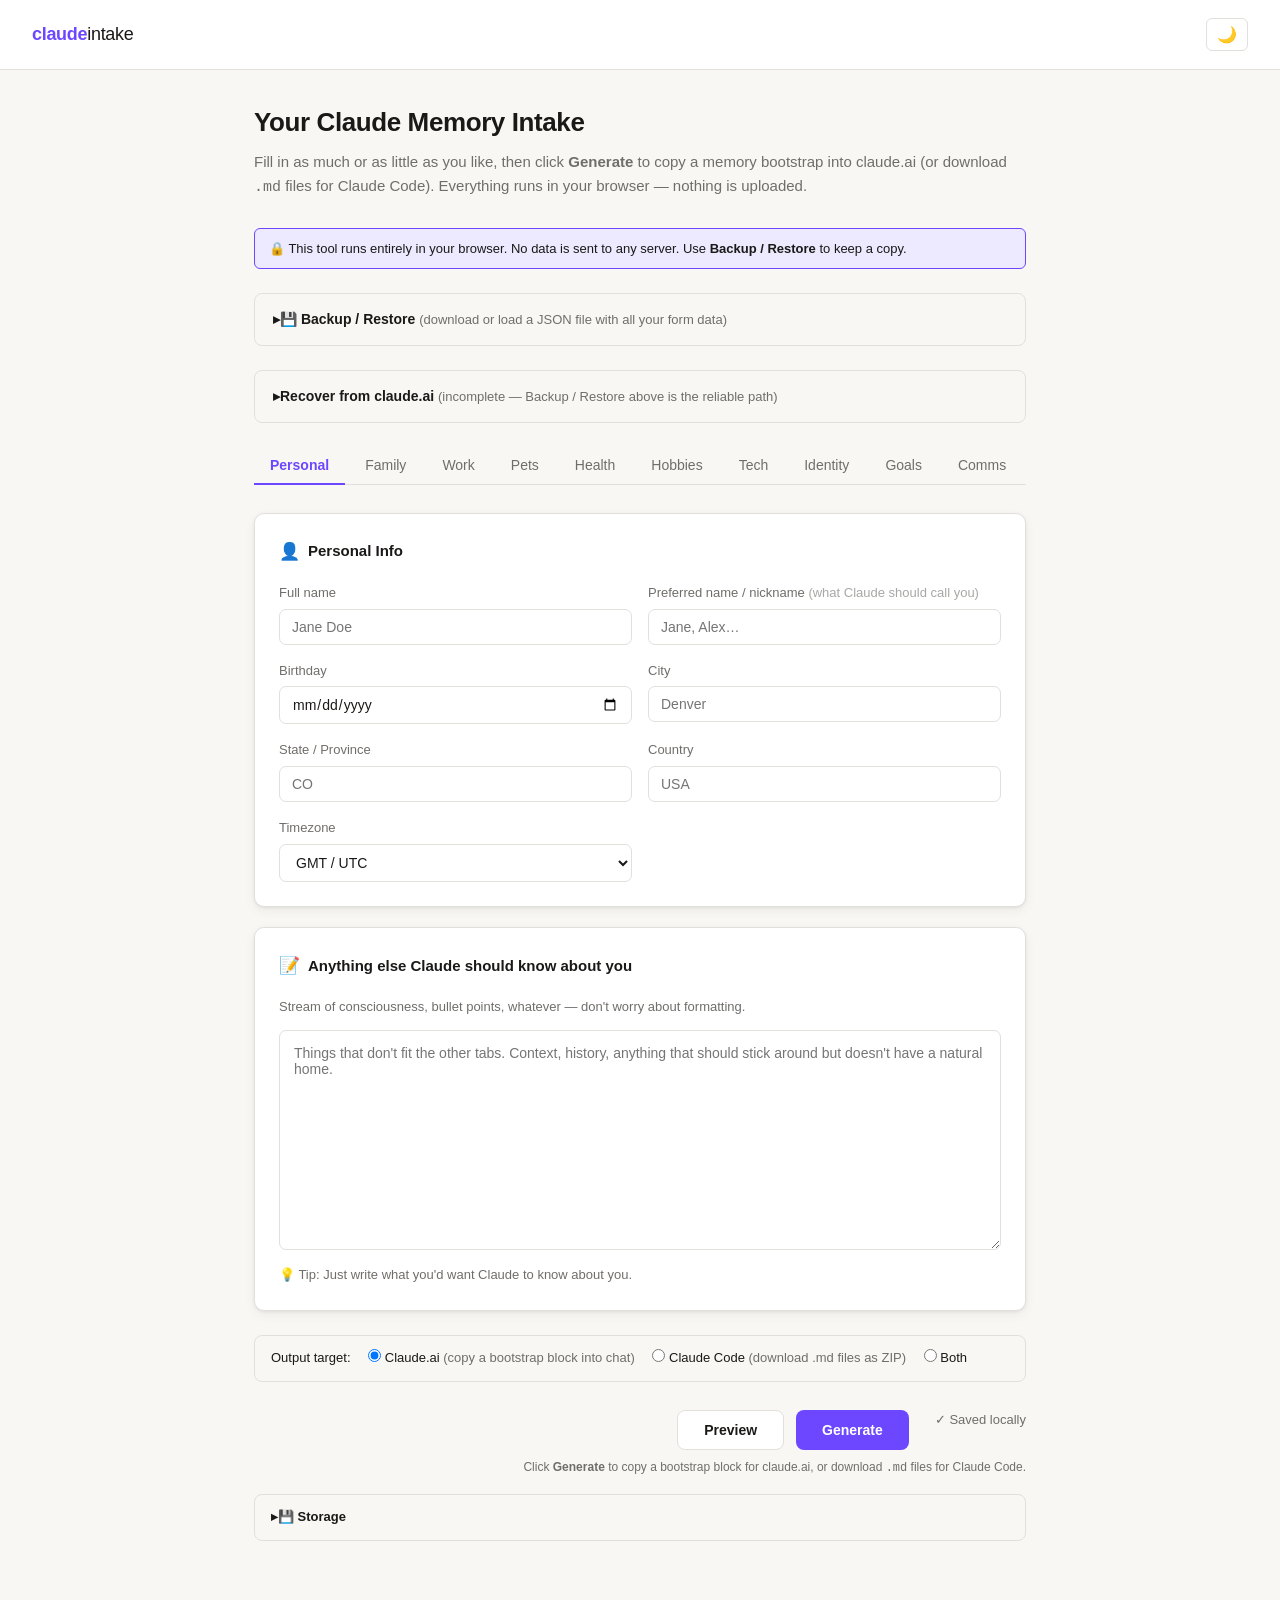
==== standalone.html @ 475a0efe "feat: timezone autodetect (Intl API) + IANA→option mapping Two behaviors in one commit, both address" ====
<!DOCTYPE html>
<html lang="en">
<head>
  <meta charset="UTF-8" />
  <meta name="viewport" content="width=device-width, initial-scale=1.0" />
  <title>Claude Intake — Standalone</title>
  <style>
:root {
  --bg: #f8f7f4;
  --surface: #ffffff;
  --border: #e2e0db;
  --accent: #6c47ff;
  --accent-light: #ede9ff;
  --text: #1a1917;
  --muted: #706e6a;
  --success: #1a8a4a;
  --success-bg: #e6f7ee;
  --radius: 10px;
  --shadow: 0 1px 3px rgba(0,0,0,0.07), 0 4px 12px rgba(0,0,0,0.05);
}

html[data-theme="dark"] {
  --bg: #0f0f11;
  --surface: #1a1a1f;
  --border: #2c2c35;
  --accent: #8b6fff;
  --accent-light: #1e1833;
  --text: #edecf0;
  --muted: #8a8899;
  --success: #4ade80;
  --success-bg: #0d2318;
  --shadow: 0 1px 3px rgba(0,0,0,0.3), 0 4px 12px rgba(0,0,0,0.2);
}

* { box-sizing: border-box; margin: 0; padding: 0; }

body {
  font-family: -apple-system, BlinkMacSystemFont, "Segoe UI", Roboto, sans-serif;
  background: var(--bg);
  color: var(--text);
  min-height: 100vh;
  font-size: 15px;
  line-height: 1.6;
}

header {
  background: var(--surface);
  border-bottom: 1px solid var(--border);
  padding: 18px 32px;
  display: flex;
  align-items: center;
  justify-content: space-between;
}

.logo { font-size: 18px; font-weight: 700; color: var(--accent); letter-spacing: -0.3px; }
.logo span { color: var(--text); font-weight: 400; }

.header-actions { display: flex; gap: 8px; align-items: center; }

.settings-toggle, .theme-toggle {
  background: none;
  border: 1px solid var(--border);
  border-radius: 6px;
  padding: 6px 14px;
  cursor: pointer;
  font-size: 13px;
  color: var(--muted);
  transition: all 0.15s;
}
.settings-toggle:hover, .theme-toggle:hover { border-color: var(--accent); color: var(--accent); }
.theme-toggle { padding: 6px 10px; font-size: 16px; }

.settings-panel {
  background: #faf9ff;
  border-bottom: 1px solid var(--border);
  padding: 0 32px;
  max-height: 0;
  overflow: hidden;
  transition: max-height 0.25s ease, padding 0.25s ease;
}
.settings-panel.open { max-height: 120px; padding: 18px 32px; }
.settings-panel label { font-size: 13px; color: var(--muted); display: block; margin-bottom: 6px; }
.settings-row { display: flex; gap: 10px; align-items: center; }
.settings-row input {
  flex: 1;
  border: 1px solid var(--border);
  border-radius: 6px;
  padding: 7px 12px;
  font-size: 13px;
  font-family: monospace;
  background: var(--surface);
}
.settings-row input:focus { outline: none; border-color: var(--accent); }
.btn-sm {
  padding: 7px 16px;
  background: var(--accent);
  color: #fff;
  border: none;
  border-radius: 6px;
  font-size: 13px;
  cursor: pointer;
  white-space: nowrap;
}
.btn-sm:hover { background: #5538e0; }

.container {
  max-width: 820px;
  margin: 0 auto;
  padding: 32px 24px 80px;
}

h1 { font-size: 26px; font-weight: 700; letter-spacing: -0.4px; margin-bottom: 6px; }
.subtitle { color: var(--muted); margin-bottom: 28px; }

/* Privacy reassurance shown at the top of the standalone build only.
   Injected by tools/build_standalone.py; not used in the Flask build. */
.privacy-banner {
  background: var(--accent-light);
  border: 1px solid var(--accent);
  border-radius: 6px;
  padding: 10px 14px;
  margin: 0 0 24px;
  font-size: 13px;
  color: var(--text);
  line-height: 1.5;
}

/* Import-decision log: shown after Recover-from-claude.ai populates the form */
.import-log-panel {
  background: var(--bg);
  border: 1px solid var(--border);
  border-radius: 8px;
  padding: 12px 16px;
  margin-bottom: 20px;
}
.import-log-panel summary {
  cursor: pointer;
  font-weight: 600;
  font-size: 14px;
  list-style: none;
  user-select: none;
}
.import-log-panel summary::-webkit-details-marker { display: none; }
.import-log-panel summary::before {
  content: '▸ ';
  display: inline-block;
  transition: transform 120ms ease;
}
.import-log-panel[open] summary::before { transform: rotate(90deg); }
.import-log-table {
  width: 100%;
  border-collapse: collapse;
  font-family: ui-monospace, SFMono-Regular, Menlo, monospace;
  font-size: 12px;
}
.import-log-table th,
.import-log-table td {
  padding: 4px 8px;
  border-bottom: 1px solid var(--border);
  text-align: left;
  vertical-align: top;
  word-break: break-word;
}
.import-log-table th {
  background: var(--bg);
  font-weight: 600;
  position: sticky;
  top: 0;
}
.import-log-table tbody tr:hover { background: var(--accent-light); }
.import-log-match-exact-text,
.import-log-match-exact-value,
.import-log-match-set,
.import-log-match-date-padded,
.import-log-match-number-extracted { color: #047857; }
.import-log-match-normalized,
.import-log-match-slash-segment,
.import-log-match-first-chunk\/exact-value,
.import-log-match-first-chunk\/exact-text,
.import-log-match-first-chunk\/normalized { color: #b45309; }
.import-log-match-unmatched,
.import-log-match-custom-chip,
.import-log-match-no-element { color: #b91c1c; font-weight: 600; }

/* Coverage banner shown after a recovery-from-claude.ai import */
.coverage-banner {
  position: relative;
  background: var(--accent-light);
  border: 1px solid var(--accent);
  border-radius: 8px;
  padding: 12px 36px 12px 16px;
  margin-bottom: 20px;
  font-size: 13px;
  color: var(--text);
  line-height: 1.55;
}
.coverage-banner .coverage-summary-headline {
  font-weight: 600;
  margin-bottom: 6px;
}
.coverage-banner ul {
  margin: 6px 0 0;
  padding-left: 20px;
}
.coverage-banner li { margin: 2px 0; }
.coverage-dismiss {
  position: absolute;
  top: 6px;
  right: 8px;
  background: none;
  border: none;
  font-size: 20px;
  cursor: pointer;
  color: var(--muted);
  padding: 0 6px;
  line-height: 1;
}
.coverage-dismiss:hover { color: var(--text); }

/* "Saved locally" indicator next to the action buttons */
.saved-indicator {
  display: inline-block;
  margin-left: 14px;
  font-size: 13px;
  color: var(--muted);
  opacity: 0;
  transition: opacity 200ms ease;
  vertical-align: middle;
}
.saved-indicator.visible { opacity: 1; }

/* Collapsible Storage panel under the Actions row */
.storage-panel {
  margin-top: 16px;
  background: var(--bg);
  border: 1px solid var(--border);
  border-radius: 8px;
  padding: 12px 16px;
}
.storage-panel summary {
  cursor: pointer;
  font-weight: 600;
  font-size: 13px;
  list-style: none;
  user-select: none;
}
.storage-panel summary::-webkit-details-marker { display: none; }
.storage-panel summary::before {
  content: '▸ ';
  display: inline-block;
  transition: transform 120ms ease;
}
.storage-panel[open] summary::before { transform: rotate(90deg); }
.storage-info {
  font-size: 12px;
  color: var(--muted);
  margin: 10px 0;
  line-height: 1.55;
}

/* Import panel (collapsible) */
.import-panel {
  background: var(--bg);
  border: 1px solid var(--border);
  border-radius: 8px;
  padding: 14px 18px;
  margin-bottom: 24px;
}
.import-panel summary {
  cursor: pointer;
  font-weight: 600;
  font-size: 14px;
  list-style: none;
  user-select: none;
}
.import-panel summary::-webkit-details-marker { display: none; }
.import-panel summary::before {
  content: '▸ ';
  display: inline-block;
  transition: transform 120ms ease;
}
.import-panel[open] summary::before { transform: rotate(90deg); }

/* Tabs */
.tabs {
  display: flex;
  gap: 4px;
  border-bottom: 1px solid var(--border);
  margin-bottom: 28px;
  flex-wrap: wrap;
}

.tab-btn {
  background: none;
  border: none;
  padding: 10px 16px;
  font-size: 14px;
  color: var(--muted);
  cursor: pointer;
  border-bottom: 2px solid transparent;
  margin-bottom: -1px;
  transition: all 0.15s;
  border-radius: 6px 6px 0 0;
}
.tab-btn:hover { color: var(--text); background: var(--accent-light); }
.tab-btn.active { color: var(--accent); border-bottom-color: var(--accent); font-weight: 600; }

.tab-panel { display: none; }
.tab-panel.active { display: block; }

/* Cards */
.card {
  background: var(--surface);
  border: 1px solid var(--border);
  border-radius: var(--radius);
  padding: 24px;
  margin-bottom: 20px;
  box-shadow: var(--shadow);
}

.card h2 {
  font-size: 15px;
  font-weight: 600;
  margin-bottom: 18px;
  color: var(--text);
  display: flex;
  align-items: center;
  gap: 8px;
}
.card h2 .icon { font-size: 17px; }

.grid-2 { display: grid; grid-template-columns: 1fr 1fr; gap: 16px; }
.grid-3 { display: grid; grid-template-columns: 1fr 1fr 1fr; gap: 16px; }

@media (max-width: 600px) {
  .grid-2, .grid-3 { grid-template-columns: 1fr; }
}

.field { display: flex; flex-direction: column; gap: 5px; }
.field label { font-size: 13px; font-weight: 500; color: var(--muted); }
.field input, .field select, .field textarea {
  border: 1px solid var(--border);
  border-radius: 7px;
  padding: 9px 12px;
  font-size: 14px;
  font-family: inherit;
  background: var(--surface);
  color: var(--text);
  transition: border-color 0.15s;
}
.field input:focus, .field select:focus, .field textarea:focus {
  outline: none;
  border-color: var(--accent);
  box-shadow: 0 0 0 3px rgba(108, 71, 255, 0.08);
}
.field textarea { resize: vertical; min-height: 90px; }

/* Pet / child repeatable rows */
.repeat-group { display: flex; flex-direction: column; gap: 12px; }
.repeat-row {
  display: flex;
  gap: 10px;
  align-items: flex-start;
  background: var(--bg);
  border: 1px solid var(--border);
  border-radius: 8px;
  padding: 12px;
}
.repeat-row .fields { flex: 1; display: grid; grid-template-columns: repeat(auto-fill, minmax(155px, 1fr)); gap: 12px; }
.repeat-row .fields .field { min-width: 0; }
.remove-btn {
  background: none;
  border: 1px solid var(--border);
  border-radius: 6px;
  padding: 6px 10px;
  cursor: pointer;
  color: var(--muted);
  font-size: 16px;
  line-height: 1;
  margin-top: 20px;
  transition: all 0.15s;
}
.remove-btn:hover { border-color: #e74c3c; color: #e74c3c; }
.add-btn {
  background: none;
  border: 1px dashed var(--border);
  border-radius: 7px;
  padding: 9px 16px;
  width: 100%;
  cursor: pointer;
  color: var(--muted);
  font-size: 13px;
  margin-top: 4px;
  transition: all 0.15s;
}
.add-btn:hover { border-color: var(--accent); color: var(--accent); background: var(--accent-light); }

/* Chips */
.chip-search {
  width: 100%;
  margin-top: 10px;
  margin-bottom: 6px;
  border: 1px solid var(--border);
  border-radius: 7px;
  padding: 8px 12px;
  font-size: 13px;
  font-family: inherit;
  background: var(--surface);
  color: var(--text);
}
.chip-search:focus { outline: none; border-color: var(--accent); box-shadow: 0 0 0 3px rgba(108,71,255,0.08); }

.chip-grid {
  display: flex;
  flex-wrap: wrap;
  gap: 8px;
  padding: 14px;
  background: var(--bg);
  border: 1px solid var(--border);
  border-radius: 8px;
  max-height: 360px;
  overflow-y: auto;
}
.chip-group-label {
  width: 100%;
  font-size: 11px;
  font-weight: 600;
  text-transform: uppercase;
  letter-spacing: 0.06em;
  color: var(--muted);
  margin-bottom: -2px;
}
.chip {
  padding: 5px 13px;
  border: 1px solid var(--border);
  border-radius: 20px;
  font-size: 13px;
  cursor: pointer;
  background: var(--surface);
  color: var(--text);
  user-select: none;
  transition: all 0.15s;
}
.chip:hover { border-color: var(--accent); color: var(--accent); }
.chip.selected {
  background: var(--accent);
  border-color: var(--accent);
  color: #fff;
}
.chip-add-row {
  display: flex;
  gap: 8px;
  margin-top: 10px;
}
.chip-add-row input {
  flex: 1;
  border: 1px solid var(--border);
  border-radius: 7px;
  padding: 7px 12px;
  font-size: 13px;
  font-family: inherit;
  background: var(--surface);
  color: var(--text);
}
.chip-add-row input:focus { outline: none; border-color: var(--accent); }

/* Freeform */
.freeform-area {
  width: 100%;
  min-height: 220px;
  border: 1px solid var(--border);
  border-radius: 7px;
  padding: 14px;
  font-size: 14px;
  font-family: inherit;
  resize: vertical;
  background: var(--surface);
  transition: border-color 0.15s;
}
.freeform-area:focus { outline: none; border-color: var(--accent); box-shadow: 0 0 0 3px rgba(108,71,255,0.08); }
.freeform-hint { font-size: 13px; color: var(--muted); margin-top: 8px; }

/* Actions */
.actions {
  display: flex;
  gap: 12px;
  margin-top: 28px;
  justify-content: flex-end;
}
.btn {
  padding: 11px 26px;
  border-radius: 8px;
  font-size: 14px;
  font-weight: 600;
  cursor: pointer;
  border: none;
  transition: all 0.15s;
}
.btn-outline {
  background: var(--surface);
  border: 1px solid var(--border);
  color: var(--text);
}
.btn-outline:hover { border-color: var(--accent); color: var(--accent); }
.btn-primary {
  background: var(--accent);
  color: #fff;
}
.btn-primary:hover { background: #5538e0; }
.btn:disabled { opacity: 0.5; cursor: not-allowed; }

/* Preview */
#preview-section {
  margin-top: 32px;
  display: none;
}
#preview-section.visible { display: block; }
.preview-header {
  font-size: 15px;
  font-weight: 600;
  margin-bottom: 14px;
  display: flex;
  align-items: center;
  gap: 8px;
}
.preview-item {
  background: var(--surface);
  border: 1px solid var(--border);
  border-radius: var(--radius);
  margin-bottom: 12px;
  overflow: hidden;
}
.preview-item-header {
  background: var(--accent-light);
  padding: 10px 16px;
  font-size: 13px;
  font-weight: 600;
  color: var(--accent);
  display: flex;
  justify-content: space-between;
}
.preview-item-body {
  padding: 14px 16px;
  font-family: "SF Mono", "Fira Code", monospace;
  font-size: 12.5px;
  white-space: pre-wrap;
  color: var(--text);
  line-height: 1.7;
}

/* Toast */
#toast {
  position: fixed;
  bottom: 28px;
  right: 28px;
  background: var(--success-bg);
  color: var(--success);
  border: 1px solid #a8e6c2;
  border-radius: 10px;
  padding: 14px 20px;
  font-size: 14px;
  font-weight: 500;
  box-shadow: var(--shadow);
  transform: translateY(80px);
  opacity: 0;
  transition: all 0.3s ease;
  z-index: 100;
  max-width: 360px;
}
#toast.show { transform: translateY(0); opacity: 1; }

.path-display {
  font-size: 12px;
  font-family: monospace;
  color: var(--muted);
  background: var(--bg);
  border: 1px solid var(--border);
  border-radius: 5px;
  padding: 4px 8px;
  display: inline-block;
  margin-top: 6px;
}

</style>
</head>
<body>

<header>
  <div class="logo">claude<span>intake</span></div>
  <div class="header-actions">
    <button class="theme-toggle" id="theme-toggle" onclick="toggleTheme()" title="Toggle dark mode">🌙</button>
    </div>
</header>

<div class="container">
  <h1>Your Claude Memory Intake</h1>
  <p class="subtitle">Fill in as much or as little as you like, then click <strong>Generate</strong> to copy a memory bootstrap into claude.ai (or download <code>.md</code> files for Claude Code). Everything runs in your browser — nothing is uploaded.</p>
  <div class="privacy-banner">
    🔒 This tool runs entirely in your browser. No data is sent to any server. Use <strong>Backup / Restore</strong> to keep a copy.
  </div>

  <!-- Backup / Restore -->
  <details class="import-panel">
    <summary>💾 Backup / Restore <span style="font-weight:400;color:var(--muted);font-size:13px">(download or load a JSON file with all your form data)</span></summary>
    <p style="font-size:13px;color:var(--text);margin:12px 0">
      The local-storage save in your browser is convenient but tied to this one browser on this one device. A downloaded backup is the durable copy — keep it in your usual place (Dropbox / iCloud Drive / Google Drive / wherever).
    </p>
    <div style="display:flex;gap:10px;align-items:center;flex-wrap:wrap">
      <button type="button" class="btn-sm" onclick="downloadBackup()">⬇ Download backup (JSON)</button>
      <label class="btn-sm" style="display:inline-block;cursor:pointer">
        ⬆ Restore from backup…
        <input type="file" accept="application/json,.json" onchange="restoreBackup(event)" style="display:none" />
      </label>
      <span id="backup-status" style="font-size:13px;color:var(--muted)"></span>
    </div>
    <p style="font-size:12px;color:var(--muted);margin-top:10px;line-height:1.5">
      The backup file is plain JSON you can read and edit. It includes a <code>schemaVersion</code> so future versions of this tool can migrate older backups forward.
    </p>
  </details>

  <!-- Recover from claude.ai (recovery path, not the primary maintenance loop) -->
  <details class="import-panel">
    <summary>Recover from claude.ai <span style="font-weight:400;color:var(--muted);font-size:13px">(incomplete — Backup / Restore above is the reliable path)</span></summary>

    <p style="font-size:13px;color:var(--text);margin:12px 0">
      If you don't have a backup file, you can ask claude.ai to dump what it remembers. <strong>This path is incomplete by design</strong>: claude.ai stores some details as prose that don't always map cleanly to form fields, and Claude's wording varies between sessions. Prefer the <strong>Backup / Restore</strong> panel above when you have a saved file.
    </p>

    <p style="font-size:13px;color:var(--text);margin:12px 0 6px;font-weight:600">
      To attempt recovery from your current claude.ai memory:
    </p>
    <ol style="font-size:13px;color:var(--text);margin:0 0 12px;padding-left:22px;line-height:1.7">
      <li>Click <strong>📋 Copy prompt to clipboard</strong> below.</li>
      <li>Open a <a href="https://claude.ai" target="_blank" rel="noopener" style="color:var(--accent)">claude.ai</a> chat and paste it. Send.</li>
      <li>Claude will reply with a fenced <code>claude-intake-export</code> block. Copy its entire reply.</li>
      <li>Paste that into the box below and click <strong>Load</strong>.</li>
    </ol>
    <p style="font-size:13px;color:var(--muted);margin:0 0 10px">
      Already have a <code>claude-ai-bootstrap.md</code> file from a previous intake? Skip steps 1–3 and paste its contents directly.
    </p>

    <details style="margin:0 0 12px;font-size:12px">
      <summary style="cursor:pointer;color:var(--muted);user-select:none">See the exact prompt that gets copied</summary>
      <pre id="export-prompt-preview" style="margin:8px 0 0;padding:10px;background:var(--bg);border:1px solid var(--border);border-radius:6px;font-family:ui-monospace,SFMono-Regular,Menlo,monospace;font-size:11.5px;white-space:pre-wrap;color:var(--text);max-height:240px;overflow:auto"></pre>
    </details>

    <textarea id="import-textarea" placeholder="Paste Claude's reply (or your saved bootstrap) here…" style="width:100%;min-height:120px;padding:10px;font-family:ui-monospace,SFMono-Regular,Menlo,monospace;font-size:12px;border:1px solid var(--border);border-radius:6px;background:var(--bg);color:var(--text);resize:vertical"></textarea>
    <div style="display:flex;gap:10px;margin-top:10px;align-items:center;flex-wrap:wrap">
      <button type="button" class="btn-sm" onclick="copyExportRequestPrompt()">📋 Copy prompt to clipboard</button>
      <button type="button" class="btn-sm" onclick="importBootstrap()">Load</button>
      <span id="import-status" style="font-size:13px;color:var(--muted)"></span>
    </div>
    <p style="font-size:12px;color:var(--muted);margin-top:10px;line-height:1.5">
      <strong>Notes:</strong> Pets aren't yet auto-restored — re-fill manually if your bootstrap has them. Family children and prior employers also stay manual; their flat fields (relationship status, job title, etc.) do hydrate. Chip values are matched tolerantly (case, parentheticals, hyphens) so close variations land on the right chip instead of becoming custom.
    </p>
  </details>

  <!-- Coverage banner: shown after Recover-from-claude.ai import to flag
       which expected fields didn't come through. Prevents silent loss
       on the next re-export. -->
  <div id="coverage-banner" class="coverage-banner" hidden>
    <button type="button" class="coverage-dismiss" onclick="dismissCoverage()" aria-label="Dismiss">×</button>
    <div id="coverage-summary"></div>
  </div>

  <!-- Import log: per-field decision trace for the most recent import.
       Hidden until an import populates it. Useful for debugging which
       match path each value took (exact, normalized, slash-segment,
       first-chunk, unmatched, custom-chip). -->
  <details id="import-log-panel" class="import-log-panel" hidden>
    <summary>🔍 Import log <span style="font-weight:400;color:var(--muted);font-size:13px">(per-field decision trace from the last import)</span></summary>
    <div style="display:flex;gap:10px;margin:10px 0;align-items:center;flex-wrap:wrap">
      <button type="button" class="btn-sm" onclick="downloadImportLog()">⬇ Download log (JSON)</button>
      <button type="button" class="btn-sm" onclick="copyImportLog()">📋 Copy log to clipboard</button>
      <span id="import-log-count" style="font-size:13px;color:var(--muted)"></span>
    </div>
    <div id="import-log-body"></div>
  </details>

  <!-- Tabs -->
  <div class="tabs">
    <button class="tab-btn active" onclick="showTab('personal', this)">Personal</button>
    <button class="tab-btn" onclick="showTab('family', this)">Family</button>
    <button class="tab-btn" onclick="showTab('work', this)">Work</button>
    <button class="tab-btn" onclick="showTab('pets', this)">Pets</button>
    <button class="tab-btn" onclick="showTab('health', this)">Health</button>
    <button class="tab-btn" onclick="showTab('hobbies', this)">Hobbies</button>
    <button class="tab-btn" onclick="showTab('tech', this)">Tech</button>
    <button class="tab-btn" onclick="showTab('identity', this)">Identity</button>
    <button class="tab-btn" onclick="showTab('goals', this)">Goals</button>
    <button class="tab-btn" onclick="showTab('comms', this)">Comms</button>

  </div>

  <form id="intake-form">

    <!-- PERSONAL -->
    <div class="tab-panel active" id="tab-personal">
      <div class="card">
        <h2><span class="icon">👤</span> Personal Info</h2>
        <div class="grid-2">
          <div class="field"><label>Full name</label><input type="text" name="personal.name" placeholder="Jane Doe" /></div>
          <div class="field"><label>Preferred name / nickname <span style="font-weight:400;opacity:0.6">(what Claude should call you)</span></label><input type="text" name="personal.preferred_name" placeholder="Jane, Alex…" /></div>
          <div class="field"><label>Birthday</label><input type="date" name="personal.birthday" /></div>
          <div class="field"><label>City</label><input type="text" name="personal.city" placeholder="Denver" /></div>
          <div class="field"><label>State / Province</label><input type="text" name="personal.state" placeholder="CO" /></div>
          <div class="field"><label>Country</label><input type="text" name="personal.country" placeholder="USA" /></div>
          <div class="field"><label>Timezone</label>
            <select name="personal.timezone">
              <option value="">Select…</option>
              <option>AEST (Australia East)</option>
              <option>Alaska (AKT)</option>
              <option>CET (Central European)</option>
              <option>Central (CT)</option>
              <option>Eastern (ET)</option>
              <option>GMT / UTC</option>
              <option>Hawaii (HST)</option>
              <option>IST (India)</option>
              <option>JST (Japan)</option>
              <option>Mountain (MT)</option>
              <option>Pacific (PT)</option>
              <option>Other</option>
            </select>
          </div>
        </div>
      </div>
      <div class="card">
        <h2><span class="icon">📝</span> Anything else Claude should know about you</h2>
        <p style="font-size:13px;color:var(--muted);margin-bottom:12px">Stream of consciousness, bullet points, whatever — don't worry about formatting.</p>
        <textarea class="freeform-area" name="freeform" placeholder="Things that don't fit the other tabs. Context, history, anything that should stick around but doesn't have a natural home."></textarea>
        <div class="freeform-hint">💡 Tip: Just write what you'd want Claude to know about you.</div>
      </div>
    </div>

    <!-- FAMILY -->
    <div class="tab-panel" id="tab-family">
      <div class="card">
        <h2><span class="icon">🏠</span> Relationship & Partner</h2>
        <div class="grid-2">
          <div class="field"><label>Relationship status</label>
            <select name="family.relationship_status">
              <option value="">Select…</option>
              <option>Divorced</option>
              <option>Domestic partnership</option>
              <option>Engaged</option>
              <option>In a relationship</option>
              <option>It's complicated</option>
              <option>Married</option>
              <option>Separated</option>
              <option>Single</option>
              <option>Widowed</option>
            </select>
          </div>
          <div class="field"><label>Partner's name</label><input type="text" name="family.partner_name" placeholder="Alex" /></div>
          <div class="field"><label>Partner's birthday</label><input type="date" name="family.partner_birthday" /></div>
        </div>
        <div class="field" style="margin-top:14px"><label>Former partner / co-parent <span style="font-weight:400;opacity:0.6">(optional — e.g., ex-spouse, co-parent of your kids)</span></label><input type="text" name="family.former_partner" placeholder="Sam (co-parent of our kids)" /></div>
      </div>

      <div class="card">
        <h2><span class="icon">👶</span> Children</h2>
        <div class="repeat-group" id="children-group"></div>
        <button type="button" class="add-btn" onclick="addChild()">+ Add a child</button>
      </div>

      <div class="card">
        <h2><span class="icon">👨‍👩‍👧</span> Extended Family</h2>
        <div class="grid-2">
          <div class="field"><label>Siblings (names / ages)</label><input type="text" name="family.siblings" placeholder="Brother Tom (34), Sister Ava (29)" /></div>
          <div class="field"><label>Parents (names / location)</label><input type="text" name="family.parents" placeholder="Mom in Dallas, Dad in Austin" /></div>
        </div>
        <div class="field" style="margin-top:14px"><label>Other family notes</label><textarea name="family.other" placeholder="Anything else worth remembering about your family…"></textarea></div>
      </div>
    </div>

    <!-- WORK -->
    <div class="tab-panel" id="tab-work">
      <div class="card">
        <h2><span class="icon">💼</span> Professional Background</h2>
        <div class="grid-2">
          <div class="field"><label>Job title</label><input type="text" name="work.title" placeholder="Senior Product Manager" /></div>
          <div class="field"><label>Company</label><input type="text" name="work.company" placeholder="Acme Inc." /></div>
          <div class="field"><label>Industry</label><input type="text" name="work.industry" list="industry-suggestions" placeholder="Start typing or pick a suggestion…" />
            <datalist id="industry-suggestions">
              <option value="Accounting / Finance">
              <option value="Aerospace / Defense">
              <option value="Agriculture">
              <option value="Architecture / Design">
              <option value="Automotive">
              <option value="Banking">
              <option value="Construction">
              <option value="Consulting">
              <option value="Cybersecurity">
              <option value="E-commerce">
              <option value="Education">
              <option value="Energy / Utilities">
              <option value="Fintech">
              <option value="Gaming">
              <option value="Government">
              <option value="Healthcare">
              <option value="Higher education">
              <option value="Hospitality">
              <option value="IT / Software">
              <option value="Insurance">
              <option value="Legal">
              <option value="Logistics / Transportation">
              <option value="Manufacturing">
              <option value="Marketing / Advertising">
              <option value="Media / Entertainment">
              <option value="Nonprofit">
              <option value="Oil & Gas">
              <option value="Pharmaceutical / Biotech">
              <option value="Real estate">
              <option value="Research / Academia">
              <option value="Retail">
              <option value="SaaS">
              <option value="Telecommunications">
            </datalist>
          </div>
          <div class="field"><label>Years of experience</label><input type="number" name="work.years_exp" min="0" max="60" placeholder="8" /></div>
          <div class="field"><label>Work style</label>
            <select name="work.work_style">
              <option value="">Select…</option>
              <option>Freelance / Self-employed</option>
              <option>Hybrid</option>
              <option>In-office</option>
              <option>Remote</option>
              <option>Retired</option>
              <option>Student</option>
            </select>
          </div>
        </div>
        <div class="field" style="margin-top:14px"><label>Work notes (projects, side gigs, anything relevant)</label><textarea name="work.notes" placeholder="Currently building a side project, transitioning to…"></textarea></div>
      </div>

      <div class="card">
        <h2><span class="icon">🗂️</span> Prior Employers <span style="font-size:13px;font-weight:400;color:var(--muted)">(optional)</span></h2>
        <div class="repeat-group" id="prior-employers-group"></div>
        <button type="button" class="add-btn" onclick="addPriorEmployer()">+ Add a prior employer</button>
      </div>

      <div class="card">
        <h2><span class="icon">🎖️</span> Military Service <span style="font-size:13px;font-weight:400;color:var(--muted)">(optional)</span></h2>
        <div class="grid-2">
          <div class="field"><label>Branch</label><input type="text" name="work.military_branch" placeholder="Army, Navy, Royal Marines, IDF…" /></div>
          <div class="field"><label>Country</label><input type="text" name="work.military_country" placeholder="USA, Canada, UK…" /></div>
          <div class="field"><label>Years served</label><input type="text" name="work.military_years" placeholder="2003–2008 or 5 years" /></div>
          <div class="field"><label>Field / specialty</label><input type="text" name="work.military_field" placeholder="Infantry, Engineer, Signal, Aviation, Medical…" /></div>
          <div class="field"><label>Rank <span style="font-weight:400;opacity:0.6">(at separation)</span></label><input type="text" name="work.military_rank" placeholder="E-5, Captain, Sergeant…" /></div>
        </div>
        <div class="field" style="margin-top:14px"><label>Highlights <span style="font-weight:400;opacity:0.6">(deployments, awards, anything worth remembering)</span></label><textarea name="work.military_highlights" placeholder="Two deployments to…, awarded…"></textarea></div>
      </div>
    </div>

    <!-- PETS -->
    <div class="tab-panel" id="tab-pets">
      <div class="card">
        <h2><span class="icon">🐾</span> Pets</h2>
        <div class="repeat-group" id="pets-group"></div>
        <button type="button" class="add-btn" onclick="addPet()">+ Add a pet</button>
      </div>
    </div>

    <!-- HEALTH -->
    <div class="tab-panel" id="tab-health">
      <div class="card">
        <h2><span class="icon">🥗</span> Diet & Allergies</h2>
        <div class="grid-2">
          <div class="field"><label>Dietary restrictions / preferences</label><input type="text" name="health.dietary" placeholder="Vegetarian, gluten-free, no dairy…" /></div>
          <div class="field"><label>Allergies</label><input type="text" name="health.allergies" placeholder="Peanuts, shellfish…" /></div>
        </div>
      </div>
      <div class="card">
        <h2><span class="icon">💪</span> Wellness</h2>

        <div class="field" style="margin-bottom:18px">
          <label>Health conditions <span style="font-weight:400;opacity:0.6">(select all that apply)</span></label>
          <input type="text" id="chip-search" class="chip-search" placeholder="Filter conditions…" oninput="filterChips()" />
          <div style="background:var(--bg);border:1px solid var(--border);border-radius:8px;padding:10px 14px;margin-bottom:12px;font-size:13px;color:var(--muted)">
            Only select conditions you've been formally diagnosed with. These are saved to a memory file Claude reads every session.
          </div>
          <div class="chip-grid" id="conditions-grid">

            <span class="chip-group-label" data-group="mental">Mental Health</span>
            <div class="chip" onclick="toggleChip(this)">ADHD</div>
            <div class="chip" onclick="toggleChip(this)">Anxiety (general)</div>
            <div class="chip" onclick="toggleChip(this)">Bipolar I</div>
            <div class="chip" onclick="toggleChip(this)">Bipolar II</div>
            <div class="chip" onclick="toggleChip(this)">Cyclothymia</div>
            <div class="chip" onclick="toggleChip(this)">Depression</div>
            <div class="chip" onclick="toggleChip(this)">Dysthymia</div>
            <div class="chip" onclick="toggleChip(this)">Seasonal affective disorder (SAD)</div>
            <div class="chip" onclick="toggleChip(this)">OCD</div>
            <div class="chip" onclick="toggleChip(this)">PTSD</div>
            <div class="chip" onclick="toggleChip(this)">Complex PTSD (C-PTSD)</div>
            <div class="chip" onclick="toggleChip(this)">Autism / ASD</div>
            <div class="chip" onclick="toggleChip(this)">BPD</div>
            <div class="chip" onclick="toggleChip(this)">Schizophrenia</div>
            <div class="chip" onclick="toggleChip(this)">Schizoaffective disorder</div>
            <div class="chip" onclick="toggleChip(this)">Panic disorder</div>
            <div class="chip" onclick="toggleChip(this)">Social anxiety disorder</div>
            <div class="chip" onclick="toggleChip(this)">Agoraphobia</div>
            <div class="chip" onclick="toggleChip(this)">Specific phobia</div>
            <div class="chip" onclick="toggleChip(this)">Health anxiety</div>
            <div class="chip" onclick="toggleChip(this)">Eating disorder (anorexia)</div>
            <div class="chip" onclick="toggleChip(this)">Eating disorder (bulimia)</div>
            <div class="chip" onclick="toggleChip(this)">Eating disorder (binge/BED)</div>
            <div class="chip" onclick="toggleChip(this)">Body dysmorphic disorder (BDD)</div>
            <div class="chip" onclick="toggleChip(this)">Dissociative identity disorder (DID)</div>
            <div class="chip" onclick="toggleChip(this)">Depersonalization disorder</div>
            <div class="chip" onclick="toggleChip(this)">Tourette syndrome</div>
            <div class="chip" onclick="toggleChip(this)">Trichotillomania</div>
            <div class="chip" onclick="toggleChip(this)">Hoarding disorder</div>
            <div class="chip" onclick="toggleChip(this)">Adjustment disorder</div>
            <div class="chip" onclick="toggleChip(this)">Reactive attachment disorder</div>
            <div class="chip" onclick="toggleChip(this)">Somatic symptom disorder</div>
            <div class="chip" onclick="toggleChip(this)">Premenstrual dysphoric disorder (PMDD)</div>
            <div class="chip" onclick="toggleChip(this)">Narcissistic personality disorder</div>
            <div class="chip" onclick="toggleChip(this)">Antisocial personality disorder</div>
            <div class="chip" onclick="toggleChip(this)">Avoidant personality disorder</div>
            <div class="chip" onclick="toggleChip(this)">Paranoid personality disorder</div>
            <div class="chip" onclick="toggleChip(this)">Intermittent explosive disorder</div>

            <span class="chip-group-label" data-group="substance">Substance Use & Behavioral</span>
            <div class="chip" onclick="toggleChip(this)">Alcohol use disorder</div>
            <div class="chip" onclick="toggleChip(this)">Substance use disorder</div>
            <div class="chip" onclick="toggleChip(this)">Opioid use disorder</div>
            <div class="chip" onclick="toggleChip(this)">Nicotine dependence</div>
            <div class="chip" onclick="toggleChip(this)">Gambling disorder</div>
            <div class="chip" onclick="toggleChip(this)">Gaming / internet addiction</div>

            <span class="chip-group-label" data-group="neuro">Neurological</span>
            <div class="chip" onclick="toggleChip(this)">Epilepsy</div>
            <div class="chip" onclick="toggleChip(this)">Migraine</div>
            <div class="chip" onclick="toggleChip(this)">Parkinson's disease</div>
            <div class="chip" onclick="toggleChip(this)">Alzheimer's disease</div>
            <div class="chip" onclick="toggleChip(this)">Dementia (other)</div>
            <div class="chip" onclick="toggleChip(this)">Traumatic brain injury (TBI)</div>
            <div class="chip" onclick="toggleChip(this)">Stroke (history of)</div>
            <div class="chip" onclick="toggleChip(this)">Transient ischemic attack (TIA)</div>
            <div class="chip" onclick="toggleChip(this)">Peripheral neuropathy</div>
            <div class="chip" onclick="toggleChip(this)">Multiple sclerosis</div>
            <div class="chip" onclick="toggleChip(this)">ALS (Lou Gehrig's disease)</div>
            <div class="chip" onclick="toggleChip(this)">Huntington's disease</div>
            <div class="chip" onclick="toggleChip(this)">Myasthenia gravis</div>
            <div class="chip" onclick="toggleChip(this)">Guillain-Barré syndrome</div>
            <div class="chip" onclick="toggleChip(this)">Cerebral palsy</div>
            <div class="chip" onclick="toggleChip(this)">Dystonia</div>
            <div class="chip" onclick="toggleChip(this)">Essential tremor</div>
            <div class="chip" onclick="toggleChip(this)">Narcolepsy</div>
            <div class="chip" onclick="toggleChip(this)">Restless leg syndrome (RLS)</div>
            <div class="chip" onclick="toggleChip(this)">Vertigo / Ménière's disease</div>
            <div class="chip" onclick="toggleChip(this)">Tinnitus</div>
            <div class="chip" onclick="toggleChip(this)">Trigeminal neuralgia</div>
            <div class="chip" onclick="toggleChip(this)">Bell's palsy</div>
            <div class="chip" onclick="toggleChip(this)">Chiari malformation</div>
            <div class="chip" onclick="toggleChip(this)">Hydrocephalus</div>

            <span class="chip-group-label" data-group="cardio">Cardiovascular</span>
            <div class="chip" onclick="toggleChip(this)">Hypertension</div>
            <div class="chip" onclick="toggleChip(this)">High cholesterol / Hyperlipidemia</div>
            <div class="chip" onclick="toggleChip(this)">Coronary artery disease</div>
            <div class="chip" onclick="toggleChip(this)">Heart failure</div>
            <div class="chip" onclick="toggleChip(this)">Atrial fibrillation (AFib)</div>
            <div class="chip" onclick="toggleChip(this)">Cardiomyopathy</div>
            <div class="chip" onclick="toggleChip(this)">Heart valve disease</div>
            <div class="chip" onclick="toggleChip(this)">Aortic aneurysm</div>
            <div class="chip" onclick="toggleChip(this)">Peripheral artery disease</div>
            <div class="chip" onclick="toggleChip(this)">Deep vein thrombosis (DVT)</div>
            <div class="chip" onclick="toggleChip(this)">Pulmonary embolism</div>
            <div class="chip" onclick="toggleChip(this)">POTS</div>
            <div class="chip" onclick="toggleChip(this)">Dysautonomia</div>
            <div class="chip" onclick="toggleChip(this)">Raynaud's disease</div>
            <div class="chip" onclick="toggleChip(this)">Vasculitis</div>
            <div class="chip" onclick="toggleChip(this)">Marfan syndrome</div>

            <span class="chip-group-label" data-group="respiratory">Respiratory</span>
            <div class="chip" onclick="toggleChip(this)">Asthma</div>
            <div class="chip" onclick="toggleChip(this)">COPD</div>
            <div class="chip" onclick="toggleChip(this)">Sleep apnea</div>
            <div class="chip" onclick="toggleChip(this)">Pulmonary fibrosis</div>
            <div class="chip" onclick="toggleChip(this)">Pulmonary hypertension</div>
            <div class="chip" onclick="toggleChip(this)">Chronic bronchitis</div>
            <div class="chip" onclick="toggleChip(this)">Cystic fibrosis</div>
            <div class="chip" onclick="toggleChip(this)">Bronchiectasis</div>
            <div class="chip" onclick="toggleChip(this)">Sarcoidosis</div>
            <div class="chip" onclick="toggleChip(this)">Alpha-1 antitrypsin deficiency</div>

            <span class="chip-group-label" data-group="gi">Gastrointestinal</span>
            <div class="chip" onclick="toggleChip(this)">GERD / Acid reflux</div>
            <div class="chip" onclick="toggleChip(this)">IBS</div>
            <div class="chip" onclick="toggleChip(this)">Crohn's disease</div>
            <div class="chip" onclick="toggleChip(this)">Ulcerative colitis</div>
            <div class="chip" onclick="toggleChip(this)">Celiac disease</div>
            <div class="chip" onclick="toggleChip(this)">Diverticulitis</div>
            <div class="chip" onclick="toggleChip(this)">Fatty liver / NAFLD</div>
            <div class="chip" onclick="toggleChip(this)">Gallbladder disease</div>
            <div class="chip" onclick="toggleChip(this)">Hepatitis B</div>
            <div class="chip" onclick="toggleChip(this)">Hepatitis C</div>
            <div class="chip" onclick="toggleChip(this)">Cirrhosis</div>
            <div class="chip" onclick="toggleChip(this)">Pancreatitis</div>
            <div class="chip" onclick="toggleChip(this)">Gastroparesis</div>
            <div class="chip" onclick="toggleChip(this)">Eosinophilic esophagitis</div>
            <div class="chip" onclick="toggleChip(this)">Peptic ulcer disease</div>
            <div class="chip" onclick="toggleChip(this)">Barrett's esophagus</div>

            <span class="chip-group-label" data-group="endo">Endocrine & Metabolic</span>
            <div class="chip" onclick="toggleChip(this)">Diabetes (Type 1)</div>
            <div class="chip" onclick="toggleChip(this)">Diabetes (Type 2)</div>
            <div class="chip" onclick="toggleChip(this)">Prediabetes</div>
            <div class="chip" onclick="toggleChip(this)">Metabolic syndrome</div>
            <div class="chip" onclick="toggleChip(this)">Hypothyroidism</div>
            <div class="chip" onclick="toggleChip(this)">Hyperthyroidism</div>
            <div class="chip" onclick="toggleChip(this)">Hashimoto's thyroiditis</div>
            <div class="chip" onclick="toggleChip(this)">Graves' disease</div>
            <div class="chip" onclick="toggleChip(this)">Addison's disease</div>
            <div class="chip" onclick="toggleChip(this)">Cushing's syndrome</div>
            <div class="chip" onclick="toggleChip(this)">Hypoglycemia</div>
            <div class="chip" onclick="toggleChip(this)">Hyperparathyroidism</div>
            <div class="chip" onclick="toggleChip(this)">Insulin resistance</div>
            <div class="chip" onclick="toggleChip(this)">Testosterone deficiency</div>
            <div class="chip" onclick="toggleChip(this)">Estrogen deficiency</div>
            <div class="chip" onclick="toggleChip(this)">Growth hormone deficiency</div>

            <span class="chip-group-label" data-group="msk">Musculoskeletal</span>
            <div class="chip" onclick="toggleChip(this)">Osteoarthritis</div>
            <div class="chip" onclick="toggleChip(this)">Rheumatoid arthritis</div>
            <div class="chip" onclick="toggleChip(this)">Psoriatic arthritis</div>
            <div class="chip" onclick="toggleChip(this)">Ankylosing spondylitis</div>
            <div class="chip" onclick="toggleChip(this)">Gout</div>
            <div class="chip" onclick="toggleChip(this)">Fibromyalgia</div>
            <div class="chip" onclick="toggleChip(this)">Osteoporosis</div>
            <div class="chip" onclick="toggleChip(this)">Osteopenia</div>
            <div class="chip" onclick="toggleChip(this)">Scoliosis</div>
            <div class="chip" onclick="toggleChip(this)">Herniated disc</div>
            <div class="chip" onclick="toggleChip(this)">Spinal stenosis</div>
            <div class="chip" onclick="toggleChip(this)">Ehlers-Danlos syndrome (EDS)</div>
            <div class="chip" onclick="toggleChip(this)">Bursitis</div>
            <div class="chip" onclick="toggleChip(this)">Tendinitis</div>
            <div class="chip" onclick="toggleChip(this)">Carpal tunnel syndrome</div>
            <div class="chip" onclick="toggleChip(this)">Plantar fasciitis</div>
            <div class="chip" onclick="toggleChip(this)">TMJ disorder</div>
            <div class="chip" onclick="toggleChip(this)">Muscular dystrophy</div>
            <div class="chip" onclick="toggleChip(this)">Polymyalgia rheumatica</div>
            <div class="chip" onclick="toggleChip(this)">Myositis</div>

            <span class="chip-group-label" data-group="autoimmune">Autoimmune & Inflammatory</span>
            <div class="chip" onclick="toggleChip(this)">Lupus</div>
            <div class="chip" onclick="toggleChip(this)">Sjögren's syndrome</div>
            <div class="chip" onclick="toggleChip(this)">Antiphospholipid syndrome</div>
            <div class="chip" onclick="toggleChip(this)">Behçet's disease</div>
            <div class="chip" onclick="toggleChip(this)">Giant cell arteritis</div>
            <div class="chip" onclick="toggleChip(this)">Mixed connective tissue disease</div>
            <div class="chip" onclick="toggleChip(this)">Scleroderma / Systemic sclerosis</div>
            <div class="chip" onclick="toggleChip(this)">Polymyositis / Dermatomyositis</div>

            <span class="chip-group-label" data-group="derm">Dermatological</span>
            <div class="chip" onclick="toggleChip(this)">Psoriasis</div>
            <div class="chip" onclick="toggleChip(this)">Eczema / Atopic dermatitis</div>
            <div class="chip" onclick="toggleChip(this)">Rosacea</div>
            <div class="chip" onclick="toggleChip(this)">Vitiligo</div>
            <div class="chip" onclick="toggleChip(this)">Alopecia areata</div>
            <div class="chip" onclick="toggleChip(this)">Hidradenitis suppurativa</div>
            <div class="chip" onclick="toggleChip(this)">Chronic urticaria (hives)</div>
            <div class="chip" onclick="toggleChip(this)">Pemphigus / Pemphigoid</div>
            <div class="chip" onclick="toggleChip(this)">Acne (severe / chronic)</div>

            <span class="chip-group-label" data-group="repro">Reproductive & Hormonal</span>
            <div class="chip" onclick="toggleChip(this)">PCOS</div>
            <div class="chip" onclick="toggleChip(this)">Endometriosis</div>
            <div class="chip" onclick="toggleChip(this)">Uterine fibroids</div>
            <div class="chip" onclick="toggleChip(this)">Premature ovarian insufficiency</div>
            <div class="chip" onclick="toggleChip(this)">Pelvic floor dysfunction</div>
            <div class="chip" onclick="toggleChip(this)">Infertility</div>

            <span class="chip-group-label" data-group="renal">Renal & Urological</span>
            <div class="chip" onclick="toggleChip(this)">Chronic kidney disease (CKD)</div>
            <div class="chip" onclick="toggleChip(this)">Kidney stones (recurrent)</div>
            <div class="chip" onclick="toggleChip(this)">Polycystic kidney disease</div>
            <div class="chip" onclick="toggleChip(this)">Overactive bladder</div>
            <div class="chip" onclick="toggleChip(this)">Interstitial cystitis</div>
            <div class="chip" onclick="toggleChip(this)">Urinary incontinence</div>
            <div class="chip" onclick="toggleChip(this)">Benign prostatic hyperplasia (BPH)</div>

            <span class="chip-group-label" data-group="blood">Blood & Hematological</span>
            <div class="chip" onclick="toggleChip(this)">Anemia (iron deficiency)</div>
            <div class="chip" onclick="toggleChip(this)">Anemia (B12 / pernicious)</div>
            <div class="chip" onclick="toggleChip(this)">Sickle cell disease</div>
            <div class="chip" onclick="toggleChip(this)">Thalassemia</div>
            <div class="chip" onclick="toggleChip(this)">Hemophilia</div>
            <div class="chip" onclick="toggleChip(this)">Von Willebrand disease</div>
            <div class="chip" onclick="toggleChip(this)">Thrombocytopenia</div>
            <div class="chip" onclick="toggleChip(this)">Polycythemia vera</div>

            <span class="chip-group-label" data-group="cancer">Cancer (history or active)</span>
            <div class="chip" onclick="toggleChip(this)">Breast cancer</div>
            <div class="chip" onclick="toggleChip(this)">Prostate cancer</div>
            <div class="chip" onclick="toggleChip(this)">Colorectal cancer</div>
            <div class="chip" onclick="toggleChip(this)">Lung cancer</div>
            <div class="chip" onclick="toggleChip(this)">Skin cancer / Melanoma</div>
            <div class="chip" onclick="toggleChip(this)">Thyroid cancer</div>
            <div class="chip" onclick="toggleChip(this)">Cervical cancer</div>
            <div class="chip" onclick="toggleChip(this)">Ovarian cancer</div>
            <div class="chip" onclick="toggleChip(this)">Bladder cancer</div>
            <div class="chip" onclick="toggleChip(this)">Pancreatic cancer</div>
            <div class="chip" onclick="toggleChip(this)">Leukemia</div>
            <div class="chip" onclick="toggleChip(this)">Lymphoma</div>
            <div class="chip" onclick="toggleChip(this)">Multiple myeloma</div>
            <div class="chip" onclick="toggleChip(this)">Brain tumor</div>
            <div class="chip" onclick="toggleChip(this)">Kidney cancer</div>
            <div class="chip" onclick="toggleChip(this)">Uterine / Endometrial cancer</div>

            <span class="chip-group-label" data-group="sensory">Sensory</span>
            <div class="chip" onclick="toggleChip(this)">Hearing loss</div>
            <div class="chip" onclick="toggleChip(this)">Glaucoma</div>
            <div class="chip" onclick="toggleChip(this)">Macular degeneration</div>
            <div class="chip" onclick="toggleChip(this)">Cataracts</div>
            <div class="chip" onclick="toggleChip(this)">Retinitis pigmentosa</div>
            <div class="chip" onclick="toggleChip(this)">Legal blindness / Low vision</div>
            <div class="chip" onclick="toggleChip(this)">Color blindness</div>

            <span class="chip-group-label" data-group="infectious">Infectious & Immune</span>
            <div class="chip" onclick="toggleChip(this)">HIV / AIDS</div>
            <div class="chip" onclick="toggleChip(this)">Long COVID</div>
            <div class="chip" onclick="toggleChip(this)">Chronic Lyme disease</div>
            <div class="chip" onclick="toggleChip(this)">Chronic EBV / Mono</div>
            <div class="chip" onclick="toggleChip(this)">Primary immunodeficiency</div>

            <span class="chip-group-label" data-group="other">Other / Systemic</span>
            <div class="chip" onclick="toggleChip(this)">Chronic fatigue syndrome (ME/CFS)</div>
            <div class="chip" onclick="toggleChip(this)">Mast cell activation syndrome (MCAS)</div>
            <div class="chip" onclick="toggleChip(this)">Chronic pain</div>
            <div class="chip" onclick="toggleChip(this)">Hypermobility syndrome</div>
            <div class="chip" onclick="toggleChip(this)">Obesity / Metabolic obesity</div>
            <div class="chip" onclick="toggleChip(this)">Lymphedema</div>
            <div class="chip" onclick="toggleChip(this)">Amyloidosis</div>
            <div class="chip" onclick="toggleChip(this)">Rare / undiagnosed condition</div>

          </div>
          <div class="chip-add-row">
            <input type="text" id="custom-condition-input" placeholder="Add a condition not listed…" onkeydown="if(event.key==='Enter'){event.preventDefault();addCustomChip()}" />
            <button type="button" class="btn-sm" onclick="addCustomChip()">Add</button>
          </div>
          <input type="hidden" name="health.conditions" id="conditions-value" />
        </div>

        <div class="field">
          <label>Exercise habits</label>
          <input type="text" name="health.exercise" placeholder="Run 3x/week, yoga…" />
        </div>
        <div class="field" style="margin-top:14px"><label>Health notes</label><textarea name="health.notes" placeholder="Anything else Claude should know about your health…"></textarea></div>
      </div>
    </div>

    <!-- HOBBIES -->
    <div class="tab-panel" id="tab-hobbies">
      <div class="card">
        <h2><span class="icon">🎯</span> Interests & Hobbies <span style="font-size:13px;font-weight:400;color:var(--muted)">(select all that apply)</span></h2>
        <input type="text" id="hobbies-search" class="chip-search" placeholder="Filter hobbies…" oninput="filterChipGrid('hobbies-grid','hobbies-search')" />
        <div class="chip-grid" id="hobbies-grid">

          <span class="chip-group-label">Sports & Fitness</span>
          <div class="chip" onclick="toggleHobby(this)">Running</div>
          <div class="chip" onclick="toggleHobby(this)">Cycling</div>
          <div class="chip" onclick="toggleHobby(this)">Swimming</div>
          <div class="chip" onclick="toggleHobby(this)">Yoga</div>
          <div class="chip" onclick="toggleHobby(this)">Weightlifting</div>
          <div class="chip" onclick="toggleHobby(this)">CrossFit</div>
          <div class="chip" onclick="toggleHobby(this)">Hiking</div>
          <div class="chip" onclick="toggleHobby(this)">Rock climbing</div>
          <div class="chip" onclick="toggleHobby(this)">Tennis</div>
          <div class="chip" onclick="toggleHobby(this)">Pickleball</div>
          <div class="chip" onclick="toggleHobby(this)">Golf</div>
          <div class="chip" onclick="toggleHobby(this)">Basketball</div>
          <div class="chip" onclick="toggleHobby(this)">Soccer</div>
          <div class="chip" onclick="toggleHobby(this)">Baseball / Softball</div>
          <div class="chip" onclick="toggleHobby(this)">Football</div>
          <div class="chip" onclick="toggleHobby(this)">Volleyball</div>
          <div class="chip" onclick="toggleHobby(this)">Martial arts</div>
          <div class="chip" onclick="toggleHobby(this)">Boxing / Kickboxing</div>
          <div class="chip" onclick="toggleHobby(this)">Dance</div>
          <div class="chip" onclick="toggleHobby(this)">Pilates</div>
          <div class="chip" onclick="toggleHobby(this)">Skiing / Snowboarding</div>
          <div class="chip" onclick="toggleHobby(this)">Surfing</div>
          <div class="chip" onclick="toggleHobby(this)">Skateboarding</div>
          <div class="chip" onclick="toggleHobby(this)">Kayaking / Canoeing</div>
          <div class="chip" onclick="toggleHobby(this)">Rowing</div>
          <div class="chip" onclick="toggleHobby(this)">Triathlon</div>
          <div class="chip" onclick="toggleHobby(this)">Ice skating / Hockey</div>
          <div class="chip" onclick="toggleHobby(this)">Archery</div>
          <div class="chip" onclick="toggleHobby(this)">Bowling</div>
          <div class="chip" onclick="toggleHobby(this)">Gymnastics</div>
          <div class="chip" onclick="toggleHobby(this)">Racquetball / Squash</div>
          <div class="chip" onclick="toggleHobby(this)">Parkour</div>
          <div class="chip" onclick="toggleHobby(this)">Mountain biking</div>
          <div class="chip" onclick="toggleHobby(this)">Horseback riding</div>
          <div class="chip" onclick="toggleHobby(this)">Shooting / Range</div>
          <div class="chip" onclick="toggleHobby(this)">Fencing</div>
          <div class="chip" onclick="toggleHobby(this)">Wrestling / BJJ</div>

          <span class="chip-group-label">Outdoors & Nature</span>
          <div class="chip" onclick="toggleHobby(this)">Camping</div>
          <div class="chip" onclick="toggleHobby(this)">Backpacking</div>
          <div class="chip" onclick="toggleHobby(this)">Fishing</div>
          <div class="chip" onclick="toggleHobby(this)">Hunting</div>
          <div class="chip" onclick="toggleHobby(this)">Birdwatching</div>
          <div class="chip" onclick="toggleHobby(this)">Gardening</div>
          <div class="chip" onclick="toggleHobby(this)">Stargazing / Astronomy</div>
          <div class="chip" onclick="toggleHobby(this)">Mushroom foraging</div>
          <div class="chip" onclick="toggleHobby(this)">Rock / mineral collecting</div>
          <div class="chip" onclick="toggleHobby(this)">Wildlife photography</div>
          <div class="chip" onclick="toggleHobby(this)">Beekeeping</div>
          <div class="chip" onclick="toggleHobby(this)">Off-roading / 4x4</div>
          <div class="chip" onclick="toggleHobby(this)">National park visits</div>
          <div class="chip" onclick="toggleHobby(this)">Scuba diving / Snorkeling</div>

          <span class="chip-group-label">Creative Arts</span>
          <div class="chip" onclick="toggleHobby(this)">Painting</div>
          <div class="chip" onclick="toggleHobby(this)">Drawing / Sketching</div>
          <div class="chip" onclick="toggleHobby(this)">Sculpture / Ceramics</div>
          <div class="chip" onclick="toggleHobby(this)">Photography</div>
          <div class="chip" onclick="toggleHobby(this)">Videography / Filmmaking</div>
          <div class="chip" onclick="toggleHobby(this)">Graphic design</div>
          <div class="chip" onclick="toggleHobby(this)">Illustration</div>
          <div class="chip" onclick="toggleHobby(this)">Woodworking</div>
          <div class="chip" onclick="toggleHobby(this)">Metalworking / Welding</div>
          <div class="chip" onclick="toggleHobby(this)">Jewelry making</div>
          <div class="chip" onclick="toggleHobby(this)">Knitting / Crocheting</div>
          <div class="chip" onclick="toggleHobby(this)">Sewing / Quilting</div>
          <div class="chip" onclick="toggleHobby(this)">Calligraphy / Lettering</div>
          <div class="chip" onclick="toggleHobby(this)">Origami</div>
          <div class="chip" onclick="toggleHobby(this)">Scrapbooking</div>
          <div class="chip" onclick="toggleHobby(this)">DIY / Home projects</div>
          <div class="chip" onclick="toggleHobby(this)">Candle / Soap making</div>
          <div class="chip" onclick="toggleHobby(this)">3D modeling / Rendering</div>
          <div class="chip" onclick="toggleHobby(this)">Cosplay</div>
          <div class="chip" onclick="toggleHobby(this)">Animation</div>
          <div class="chip" onclick="toggleHobby(this)">Interior design</div>

          <span class="chip-group-label">Music</span>
          <div class="chip" onclick="toggleHobby(this)">Guitar</div>
          <div class="chip" onclick="toggleHobby(this)">Piano / Keyboard</div>
          <div class="chip" onclick="toggleHobby(this)">Drums / Percussion</div>
          <div class="chip" onclick="toggleHobby(this)">Bass guitar</div>
          <div class="chip" onclick="toggleHobby(this)">Violin / Strings</div>
          <div class="chip" onclick="toggleHobby(this)">Cello</div>
          <div class="chip" onclick="toggleHobby(this)">Trumpet / Brass</div>
          <div class="chip" onclick="toggleHobby(this)">Saxophone / Woodwinds</div>
          <div class="chip" onclick="toggleHobby(this)">Flute</div>
          <div class="chip" onclick="toggleHobby(this)">Ukulele</div>
          <div class="chip" onclick="toggleHobby(this)">Banjo / Mandolin</div>
          <div class="chip" onclick="toggleHobby(this)">Singing / Vocals</div>
          <div class="chip" onclick="toggleHobby(this)">Choir / Chorus</div>
          <div class="chip" onclick="toggleHobby(this)">DJing</div>
          <div class="chip" onclick="toggleHobby(this)">Music production / Beatmaking</div>
          <div class="chip" onclick="toggleHobby(this)">Songwriting</div>
          <div class="chip" onclick="toggleHobby(this)">Concert / Live music going</div>
          <div class="chip" onclick="toggleHobby(this)">Vinyl record collecting</div>

          <span class="chip-group-label">Games & Tinkering</span>
          <div class="chip" onclick="toggleHobby(this)">Tabletop / Board games</div>
          <div class="chip" onclick="toggleHobby(this)">Dungeons & Dragons / TTRPGs</div>
          <div class="chip" onclick="toggleHobby(this)">Chess</div>
          <div class="chip" onclick="toggleHobby(this)">Puzzles</div>
          <div class="chip" onclick="toggleHobby(this)">Programming / Coding</div>
          <div class="chip" onclick="toggleHobby(this)">Home lab / Self-hosting</div>
          <div class="chip" onclick="toggleHobby(this)">Home automation / Smart home</div>
          <div class="chip" onclick="toggleHobby(this)">3D printing</div>
          <div class="chip" onclick="toggleHobby(this)">Electronics / Arduino</div>
          <div class="chip" onclick="toggleHobby(this)">Robotics</div>
          <div class="chip" onclick="toggleHobby(this)">Amateur radio (Ham)</div>
          <div class="chip" onclick="toggleHobby(this)">Streaming / Content creation</div>
          <div class="chip" onclick="toggleHobby(this)">Podcasting</div>
          <div class="chip" onclick="toggleHobby(this)">Drone flying / FPV</div>

          <span class="chip-group-label">Food & Drink</span>
          <div class="chip" onclick="toggleHobby(this)">Cooking</div>
          <div class="chip" onclick="toggleHobby(this)">Baking</div>
          <div class="chip" onclick="toggleHobby(this)">Grilling / BBQ / Smoking</div>
          <div class="chip" onclick="toggleHobby(this)">Wine tasting</div>
          <div class="chip" onclick="toggleHobby(this)">Craft beer / Brewing</div>
          <div class="chip" onclick="toggleHobby(this)">Cocktails / Mixology</div>
          <div class="chip" onclick="toggleHobby(this)">Coffee / Espresso</div>
          <div class="chip" onclick="toggleHobby(this)">Tea</div>
          <div class="chip" onclick="toggleHobby(this)">Sourdough / Bread baking</div>
          <div class="chip" onclick="toggleHobby(this)">Fermentation / Kombucha</div>
          <div class="chip" onclick="toggleHobby(this)">Restaurant / Food exploring</div>
          <div class="chip" onclick="toggleHobby(this)">Food photography</div>
          <div class="chip" onclick="toggleHobby(this)">Meal prepping</div>
          <div class="chip" onclick="toggleHobby(this)">Foraging</div>
          <div class="chip" onclick="toggleHobby(this)">Cheesemaking</div>

          <span class="chip-group-label">Reading & Learning</span>
          <div class="chip" onclick="toggleHobby(this)">Fiction reading</div>
          <div class="chip" onclick="toggleHobby(this)">Non-fiction reading</div>
          <div class="chip" onclick="toggleHobby(this)">Audiobooks</div>
          <div class="chip" onclick="toggleHobby(this)">History</div>
          <div class="chip" onclick="toggleHobby(this)">Philosophy</div>
          <div class="chip" onclick="toggleHobby(this)">Science</div>
          <div class="chip" onclick="toggleHobby(this)">True crime</div>
          <div class="chip" onclick="toggleHobby(this)">Biographies / Memoirs</div>
          <div class="chip" onclick="toggleHobby(this)">Comic books / Manga</div>
          <div class="chip" onclick="toggleHobby(this)">Language learning</div>
          <div class="chip" onclick="toggleHobby(this)">Online courses / MOOCs</div>
          <div class="chip" onclick="toggleHobby(this)">Writing / Journaling</div>
          <div class="chip" onclick="toggleHobby(this)">Poetry</div>
          <div class="chip" onclick="toggleHobby(this)">Screenwriting</div>

          <span class="chip-group-label">Travel & Culture</span>
          <div class="chip" onclick="toggleHobby(this)">Travel</div>
          <div class="chip" onclick="toggleHobby(this)">Road trips</div>
          <div class="chip" onclick="toggleHobby(this)">Backpacking travel</div>
          <div class="chip" onclick="toggleHobby(this)">Museum visits</div>
          <div class="chip" onclick="toggleHobby(this)">Theater / Opera</div>
          <div class="chip" onclick="toggleHobby(this)">Film / Cinema</div>
          <div class="chip" onclick="toggleHobby(this)">Antiquing</div>
          <div class="chip" onclick="toggleHobby(this)">Cultural events / Festivals</div>

          <span class="chip-group-label">Collecting</span>
          <div class="chip" onclick="toggleHobby(this)">Vinyl records</div>
          <div class="chip" onclick="toggleHobby(this)">Books</div>
          <div class="chip" onclick="toggleHobby(this)">Comics / Graphic novels</div>
          <div class="chip" onclick="toggleHobby(this)">Trading cards</div>
          <div class="chip" onclick="toggleHobby(this)">Coins / Stamps</div>
          <div class="chip" onclick="toggleHobby(this)">Sports memorabilia</div>
          <div class="chip" onclick="toggleHobby(this)">Sneakers</div>
          <div class="chip" onclick="toggleHobby(this)">Watches</div>
          <div class="chip" onclick="toggleHobby(this)">Art</div>
          <div class="chip" onclick="toggleHobby(this)">Antiques / Vintage</div>
          <div class="chip" onclick="toggleHobby(this)">Action figures / Funko</div>
          <div class="chip" onclick="toggleHobby(this)">Wine</div>
          <div class="chip" onclick="toggleHobby(this)">Whiskey / Spirits</div>

          <span class="chip-group-label">Social & Community</span>
          <div class="chip" onclick="toggleHobby(this)">Volunteering</div>
          <div class="chip" onclick="toggleHobby(this)">Mentoring</div>
          <div class="chip" onclick="toggleHobby(this)">Community organizing</div>
          <div class="chip" onclick="toggleHobby(this)">Religious / Spiritual practice</div>
          <div class="chip" onclick="toggleHobby(this)">Book clubs</div>
          <div class="chip" onclick="toggleHobby(this)">Game nights</div>
          <div class="chip" onclick="toggleHobby(this)">Trivia nights</div>
          <div class="chip" onclick="toggleHobby(this)">Hosting / Entertaining</div>
          <div class="chip" onclick="toggleHobby(this)">Improv / Stand-up comedy</div>
          <div class="chip" onclick="toggleHobby(this)">Meditation / Mindfulness</div>

        </div>
        <div class="chip-add-row">
          <input type="text" id="custom-hobby-input" placeholder="Add a hobby not listed…" onkeydown="if(event.key==='Enter'){event.preventDefault();addCustomHobby()}" />
          <button type="button" class="btn-sm" onclick="addCustomHobby()">Add</button>
        </div>
        <input type="hidden" name="hobbies.interests" id="hobbies-value" />
        <div class="field" style="margin-top:16px">
          <label>Anything else <span style="font-weight:400;opacity:0.6">(passions, niche interests, context)</span></label>
          <textarea name="hobbies.other" placeholder="I'm really into competitive BBQ, I've been restoring a '68 Mustang for 3 years…"></textarea>
        </div>
      </div>
    </div>

    <!-- TECH -->
    <div class="tab-panel" id="tab-tech">
      <div class="card">
        <h2><span class="icon">💻</span> Computer <span style="font-size:13px;font-weight:400;color:var(--muted)">(select all that apply)</span></h2>
        <div class="chip-grid" id="tech-os-grid">
          <div class="chip" onclick="toggleChipInGrid(this)">macOS</div>
          <div class="chip" onclick="toggleChipInGrid(this)">Windows</div>
          <div class="chip" onclick="toggleChipInGrid(this)">Linux</div>
          <div class="chip" onclick="toggleChipInGrid(this)">ChromeOS</div>
          <div class="chip" onclick="toggleChipInGrid(this)">BSD</div>
          <div class="chip" onclick="toggleChipInGrid(this)">Other</div>
        </div>
        <input type="hidden" name="tech.os" id="tech-os-value" />
        <div class="field" style="margin-top:14px">
          <label>Distro / version / details <span style="font-weight:400;opacity:0.6">(Arch, Ubuntu 24.04, FreeBSD 14, NixOS…)</span></label>
          <input type="text" name="tech.os_details" placeholder="Arch btw" />
        </div>
      </div>

      <div class="card">
        <h2><span class="icon">⌨️</span> Shell & Editor <span style="font-size:13px;font-weight:400;color:var(--muted)">(select all that apply)</span></h2>
        <label style="display:block;margin-bottom:8px;font-size:13px;font-weight:500">Shell <span style="font-weight:400;opacity:0.6">what Claude should target for command suggestions</span></label>
        <div class="chip-grid" id="tech-shell-grid">
          <div class="chip" onclick="toggleChipInGrid(this)">zsh</div>
          <div class="chip" onclick="toggleChipInGrid(this)">bash</div>
          <div class="chip" onclick="toggleChipInGrid(this)">PowerShell</div>
          <div class="chip" onclick="toggleChipInGrid(this)">fish</div>
          <div class="chip" onclick="toggleChipInGrid(this)">Nushell</div>
          <div class="chip" onclick="toggleChipInGrid(this)">cmd</div>
        </div>
        <input type="hidden" name="tech.shell" id="tech-shell-value" />

        <label style="display:block;margin:18px 0 8px;font-size:13px;font-weight:500">Code editor / IDE</label>
        <div class="chip-grid" id="tech-editor-grid">
          <div class="chip" onclick="toggleChipInGrid(this)">VS Code</div>
          <div class="chip" onclick="toggleChipInGrid(this)">Cursor</div>
          <div class="chip" onclick="toggleChipInGrid(this)">Zed</div>
          <div class="chip" onclick="toggleChipInGrid(this)">Neovim</div>
          <div class="chip" onclick="toggleChipInGrid(this)">Vim</div>
          <div class="chip" onclick="toggleChipInGrid(this)">JetBrains (any)</div>
          <div class="chip" onclick="toggleChipInGrid(this)">Xcode</div>
          <div class="chip" onclick="toggleChipInGrid(this)">Sublime Text</div>
          <div class="chip" onclick="toggleChipInGrid(this)">Emacs</div>
          <div class="chip" onclick="toggleChipInGrid(this)">Notepad++</div>
        </div>
        <input type="hidden" name="tech.editor" id="tech-editor-value" />
      </div>

      <div class="card">
        <h2><span class="icon">📱</span> Phone</h2>
        <div class="chip-grid" id="tech-phone-grid">
          <div class="chip" onclick="toggleChipInGrid(this)">iOS</div>
          <div class="chip" onclick="toggleChipInGrid(this)">Android</div>
          <div class="chip" onclick="toggleChipInGrid(this)">Other</div>
        </div>
        <input type="hidden" name="tech.phone" id="tech-phone-value" />
      </div>

      <div class="card">
        <h2><span class="icon">🏠</span> Smart home ecosystem <span style="font-size:13px;font-weight:400;color:var(--muted)">(select all that apply)</span></h2>
        <div class="chip-grid" id="tech-smart-home-grid">
          <div class="chip" onclick="toggleChipInGrid(this)">HomeKit / Apple Home</div>
          <div class="chip" onclick="toggleChipInGrid(this)">Alexa / Echo</div>
          <div class="chip" onclick="toggleChipInGrid(this)">Google Home</div>
          <div class="chip" onclick="toggleChipInGrid(this)">SmartThings</div>
          <div class="chip" onclick="toggleChipInGrid(this)">Home Assistant</div>
          <div class="chip" onclick="toggleChipInGrid(this)">Hubitat</div>
          <div class="chip" onclick="toggleChipInGrid(this)">None</div>
        </div>
        <input type="hidden" name="tech.smart_home" id="tech-smart-home-value" />
      </div>

      <div class="card">
        <h2><span class="icon">🎮</span> Gaming platforms <span style="font-size:13px;font-weight:400;color:var(--muted)">(select all that apply)</span></h2>
        <div class="chip-grid" id="tech-gaming-grid">
          <div class="chip" onclick="toggleChipInGrid(this)">PC gaming</div>
          <div class="chip" onclick="toggleChipInGrid(this)">PlayStation</div>
          <div class="chip" onclick="toggleChipInGrid(this)">Xbox</div>
          <div class="chip" onclick="toggleChipInGrid(this)">Nintendo Switch</div>
          <div class="chip" onclick="toggleChipInGrid(this)">Steam Deck / Handheld</div>
          <div class="chip" onclick="toggleChipInGrid(this)">VR / Headset gaming</div>
          <div class="chip" onclick="toggleChipInGrid(this)">Mobile gaming</div>
          <div class="chip" onclick="toggleChipInGrid(this)">Retro gaming</div>
          <div class="chip" onclick="toggleChipInGrid(this)">Sim racing</div>
          <div class="chip" onclick="toggleChipInGrid(this)">Cloud gaming</div>
        </div>
        <input type="hidden" name="tech.gaming" id="tech-gaming-value" />
      </div>

      <div class="card">
        <h2><span class="icon">📝</span> Other tech notes</h2>
        <div class="field">
          <label>Anything else about your setup <span style="font-weight:400;opacity:0.6">(window manager, dotfiles, work-issued machine quirks, hardware…)</span></label>
          <textarea name="tech.notes" placeholder="Daily-driver MBP for work, custom-built Linux box at home with an RX 7900 XTX. dotfiles on GitHub."></textarea>
        </div>
      </div>
    </div>

    <!-- IDENTITY -->
    <div class="tab-panel" id="tab-identity">
      <div style="background:var(--accent-light);border:1px solid var(--accent);border-radius:8px;padding:12px 16px;margin-bottom:20px;font-size:13px;color:var(--accent)">
        🔒 <strong>Privacy note:</strong> This tab collects sensitive personal information. It's saved only to your local machine and never transmitted anywhere. Be mindful about sharing your <code>user-identity.md</code> memory file.
      </div>
      <div class="card">
        <h2><span class="icon">🗳️</span> Politics <span style="font-size:13px;font-weight:400;color:var(--muted)">(select all that apply)</span></h2>
        <label style="display:block;margin-bottom:8px;font-size:13px;font-weight:500">Political Identity <span style="font-weight:400;opacity:0.6">how you identify yourself</span></label>
        <div class="chip-grid" id="ideology-grid">
          <div class="chip" onclick="toggleChipInGrid(this)">Anarchist</div>
          <div class="chip" onclick="toggleChipInGrid(this)">Apolitical</div>
          <div class="chip" onclick="toggleChipInGrid(this)">Centrist</div>
          <div class="chip" onclick="toggleChipInGrid(this)">Classical Liberal</div>
          <div class="chip" onclick="toggleChipInGrid(this)">Conservative</div>
          <div class="chip" onclick="toggleChipInGrid(this)">Democratic Socialist</div>
          <div class="chip" onclick="toggleChipInGrid(this)">Fiscal Conservative</div>
          <div class="chip" onclick="toggleChipInGrid(this)">Liberal</div>
          <div class="chip" onclick="toggleChipInGrid(this)">Libertarian</div>
          <div class="chip" onclick="toggleChipInGrid(this)">Nationalist</div>
          <div class="chip" onclick="toggleChipInGrid(this)">Neoconservative</div>
          <div class="chip" onclick="toggleChipInGrid(this)">Neoliberal</div>
          <div class="chip" onclick="toggleChipInGrid(this)">Populist</div>
          <div class="chip" onclick="toggleChipInGrid(this)">Progressive</div>
          <div class="chip" onclick="toggleChipInGrid(this)">Social Democrat</div>
          <div class="chip" onclick="toggleChipInGrid(this)">Socialist</div>
          <div class="chip" onclick="toggleChipInGrid(this)">Socially Liberal</div>
          <div class="chip" onclick="toggleChipInGrid(this)">Prefer not to say</div>
        </div>
        <input type="hidden" name="identity.ideology" id="ideology-value" />
        <label style="display:block;margin:16px 0 8px;font-size:13px;font-weight:500">Party / Affiliation</label>
        <div class="chip-grid" id="political-grid">
          <div class="chip" onclick="toggleChipInGrid(this)">Constitution Party</div>
          <div class="chip" onclick="toggleChipInGrid(this)">Democrat</div>
          <div class="chip" onclick="toggleChipInGrid(this)">Green Party</div>
          <div class="chip" onclick="toggleChipInGrid(this)">Independent</div>
          <div class="chip" onclick="toggleChipInGrid(this)">Libertarian Party</div>
          <div class="chip" onclick="toggleChipInGrid(this)">Non-partisan</div>
          <div class="chip" onclick="toggleChipInGrid(this)">Reform Party</div>
          <div class="chip" onclick="toggleChipInGrid(this)">Republican</div>
          <div class="chip" onclick="toggleChipInGrid(this)">Working Families Party</div>
          <div class="chip" onclick="toggleChipInGrid(this)">Prefer not to say</div>
        </div>
        <input type="hidden" name="identity.political" id="political-value" />
        <label style="display:block;margin:16px 0 8px;font-size:13px;font-weight:500">Leaning <span style="font-weight:400;opacity:0.6">(select one)</span></label>
        <div class="chip-grid" id="leaning-grid" data-single-select="true">
          <div class="chip" onclick="toggleChipInGrid(this)">Far left</div>
          <div class="chip" onclick="toggleChipInGrid(this)">Left</div>
          <div class="chip" onclick="toggleChipInGrid(this)">Center-left</div>
          <div class="chip" onclick="toggleChipInGrid(this)">Centrist</div>
          <div class="chip" onclick="toggleChipInGrid(this)">Center-right</div>
          <div class="chip" onclick="toggleChipInGrid(this)">Right</div>
          <div class="chip" onclick="toggleChipInGrid(this)">Far right</div>
        </div>
        <input type="hidden" name="identity.leaning" id="leaning-value" />
      </div>

      <div class="card">
        <h2><span class="icon">🏳️‍🌈</span> Sexuality &amp; Orientation <span style="font-size:13px;font-weight:400;color:var(--muted)">(select all that apply)</span></h2>
        <div class="chip-grid" id="sexuality-grid">
          <div class="chip" onclick="toggleChipInGrid(this)">Aromantic</div>
          <div class="chip" onclick="toggleChipInGrid(this)">Asexual</div>
          <div class="chip" onclick="toggleChipInGrid(this)">Bisexual</div>
          <div class="chip" onclick="toggleChipInGrid(this)">Demisexual</div>
          <div class="chip" onclick="toggleChipInGrid(this)">Fluid</div>
          <div class="chip" onclick="toggleChipInGrid(this)">Gay</div>
          <div class="chip" onclick="toggleChipInGrid(this)">Lesbian</div>
          <div class="chip" onclick="toggleChipInGrid(this)">Pansexual</div>
          <div class="chip" onclick="toggleChipInGrid(this)">Queer</div>
          <div class="chip" onclick="toggleChipInGrid(this)">Questioning</div>
          <div class="chip" onclick="toggleChipInGrid(this)">Straight / Heterosexual</div>
          <div class="chip" onclick="toggleChipInGrid(this)">Prefer not to say</div>
        </div>
        <input type="hidden" name="identity.sexuality" id="sexuality-value" />
      </div>

      <div class="card">
        <h2><span class="icon">⚧️</span> Gender Identity <span style="font-size:13px;font-weight:400;color:var(--muted)">(select all that apply)</span></h2>
        <div class="chip-grid" id="gender-grid">
          <div class="chip" onclick="toggleChipInGrid(this)">Agender</div>
          <div class="chip" onclick="toggleChipInGrid(this)">Bigender</div>
          <div class="chip" onclick="toggleChipInGrid(this)">Cisgender</div>
          <div class="chip" onclick="toggleChipInGrid(this)">Genderfluid</div>
          <div class="chip" onclick="toggleChipInGrid(this)">Genderqueer</div>
          <div class="chip" onclick="toggleChipInGrid(this)">Intersex</div>
          <div class="chip" onclick="toggleChipInGrid(this)">Man</div>
          <div class="chip" onclick="toggleChipInGrid(this)">Non-binary</div>
          <div class="chip" onclick="toggleChipInGrid(this)">Transgender</div>
          <div class="chip" onclick="toggleChipInGrid(this)">Two-spirit</div>
          <div class="chip" onclick="toggleChipInGrid(this)">Woman</div>
          <div class="chip" onclick="toggleChipInGrid(this)">Prefer not to say</div>
        </div>
        <input type="hidden" name="identity.gender" id="gender-value" />
      </div>

      <div class="card">
        <h2><span class="icon">🕊️</span> Religion &amp; Spirituality <span style="font-size:13px;font-weight:400;color:var(--muted)">(select all that apply)</span></h2>
        <div class="chip-grid" id="religion-grid">
          <span class="chip-group-label">Christian</span>
          <div class="chip" onclick="toggleChipInGrid(this)">Baptist</div>
          <div class="chip" onclick="toggleChipInGrid(this)">Catholic</div>
          <div class="chip" onclick="toggleChipInGrid(this)">Christian (general)</div>
          <div class="chip" onclick="toggleChipInGrid(this)">Eastern Orthodox</div>
          <div class="chip" onclick="toggleChipInGrid(this)">Episcopal / Anglican</div>
          <div class="chip" onclick="toggleChipInGrid(this)">Evangelical / Born-again</div>
          <div class="chip" onclick="toggleChipInGrid(this)">Jehovah's Witness</div>
          <div class="chip" onclick="toggleChipInGrid(this)">Latter-day Saint (LDS)</div>
          <div class="chip" onclick="toggleChipInGrid(this)">Lutheran</div>
          <div class="chip" onclick="toggleChipInGrid(this)">Methodist</div>
          <div class="chip" onclick="toggleChipInGrid(this)">Non-denominational Christian</div>
          <div class="chip" onclick="toggleChipInGrid(this)">Pentecostal</div>
          <div class="chip" onclick="toggleChipInGrid(this)">Protestant</div>

          <span class="chip-group-label">Jewish</span>
          <div class="chip" onclick="toggleChipInGrid(this)">Jewish (Conservative)</div>
          <div class="chip" onclick="toggleChipInGrid(this)">Jewish (Orthodox)</div>
          <div class="chip" onclick="toggleChipInGrid(this)">Jewish (Reconstructionist)</div>
          <div class="chip" onclick="toggleChipInGrid(this)">Jewish (Reform)</div>

          <span class="chip-group-label">Muslim</span>
          <div class="chip" onclick="toggleChipInGrid(this)">Muslim (Shia)</div>
          <div class="chip" onclick="toggleChipInGrid(this)">Muslim (Sufi)</div>
          <div class="chip" onclick="toggleChipInGrid(this)">Muslim (Sunni)</div>

          <span class="chip-group-label">Eastern</span>
          <div class="chip" onclick="toggleChipInGrid(this)">Baha'i</div>
          <div class="chip" onclick="toggleChipInGrid(this)">Buddhist (Mahayana)</div>
          <div class="chip" onclick="toggleChipInGrid(this)">Buddhist (Theravada)</div>
          <div class="chip" onclick="toggleChipInGrid(this)">Buddhist (Zen)</div>
          <div class="chip" onclick="toggleChipInGrid(this)">Hindu</div>
          <div class="chip" onclick="toggleChipInGrid(this)">Jain</div>
          <div class="chip" onclick="toggleChipInGrid(this)">Shinto</div>
          <div class="chip" onclick="toggleChipInGrid(this)">Sikh</div>
          <div class="chip" onclick="toggleChipInGrid(this)">Taoist</div>
          <div class="chip" onclick="toggleChipInGrid(this)">Zoroastrian</div>

          <span class="chip-group-label">Pagan &amp; Alternative</span>
          <div class="chip" onclick="toggleChipInGrid(this)">Druid</div>
          <div class="chip" onclick="toggleChipInGrid(this)">New Age / Spiritual</div>
          <div class="chip" onclick="toggleChipInGrid(this)">Norse / Heathen</div>
          <div class="chip" onclick="toggleChipInGrid(this)">Pagan</div>
          <div class="chip" onclick="toggleChipInGrid(this)">Wiccan</div>

          <span class="chip-group-label">Non-religious</span>
          <div class="chip" onclick="toggleChipInGrid(this)">Agnostic</div>
          <div class="chip" onclick="toggleChipInGrid(this)">Atheist</div>
          <div class="chip" onclick="toggleChipInGrid(this)">Non-religious</div>
          <div class="chip" onclick="toggleChipInGrid(this)">Secular Humanist</div>
          <div class="chip" onclick="toggleChipInGrid(this)">Spiritual but not religious</div>
          <div class="chip" onclick="toggleChipInGrid(this)">Prefer not to say</div>
        </div>
        <input type="hidden" name="identity.religion" id="religion-value" />
      </div>

      <div class="card">
        <h2><span class="icon">✊</span> Causes &amp; Issues <span style="font-size:13px;font-weight:400;color:var(--muted)">(select all that apply)</span></h2>
        <input type="text" id="causes-search" class="chip-search" placeholder="Filter causes…" oninput="filterChipGrid('causes-grid','causes-search')" />
        <div class="chip-grid" id="causes-grid">

          <span class="chip-group-label">Social Justice</span>
          <div class="chip" onclick="toggleChipInGrid(this)">Affordable housing</div>
          <div class="chip" onclick="toggleChipInGrid(this)">Anti-racism</div>
          <div class="chip" onclick="toggleChipInGrid(this)">Criminal justice reform</div>
          <div class="chip" onclick="toggleChipInGrid(this)">Disability rights</div>
          <div class="chip" onclick="toggleChipInGrid(this)">Gender equality</div>
          <div class="chip" onclick="toggleChipInGrid(this)">Immigration reform</div>
          <div class="chip" onclick="toggleChipInGrid(this)">Indigenous rights</div>
          <div class="chip" onclick="toggleChipInGrid(this)">LGBTQ+ rights</div>
          <div class="chip" onclick="toggleChipInGrid(this)">Police reform</div>
          <div class="chip" onclick="toggleChipInGrid(this)">Racial justice</div>
          <div class="chip" onclick="toggleChipInGrid(this)">Voting rights</div>

          <span class="chip-group-label">Environment &amp; Animals</span>
          <div class="chip" onclick="toggleChipInGrid(this)">Animal rights</div>
          <div class="chip" onclick="toggleChipInGrid(this)">Animal welfare</div>
          <div class="chip" onclick="toggleChipInGrid(this)">Anti-factory farming</div>
          <div class="chip" onclick="toggleChipInGrid(this)">Climate change action</div>
          <div class="chip" onclick="toggleChipInGrid(this)">Environmental conservation</div>
          <div class="chip" onclick="toggleChipInGrid(this)">Ocean conservation</div>
          <div class="chip" onclick="toggleChipInGrid(this)">Plastic pollution reduction</div>
          <div class="chip" onclick="toggleChipInGrid(this)">Renewable energy</div>
          <div class="chip" onclick="toggleChipInGrid(this)">Veganism / plant-based living</div>
          <div class="chip" onclick="toggleChipInGrid(this)">Wildlife protection</div>

          <span class="chip-group-label">Health &amp; Social Welfare</span>
          <div class="chip" onclick="toggleChipInGrid(this)">Abortion access</div>
          <div class="chip" onclick="toggleChipInGrid(this)">Affordable healthcare</div>
          <div class="chip" onclick="toggleChipInGrid(this)">Children's welfare</div>
          <div class="chip" onclick="toggleChipInGrid(this)">Drug policy reform</div>
          <div class="chip" onclick="toggleChipInGrid(this)">Elder care</div>
          <div class="chip" onclick="toggleChipInGrid(this)">End homelessness</div>
          <div class="chip" onclick="toggleChipInGrid(this)">Food security / Hunger</div>
          <div class="chip" onclick="toggleChipInGrid(this)">Harm reduction</div>
          <div class="chip" onclick="toggleChipInGrid(this)">Maternal &amp; child health</div>
          <div class="chip" onclick="toggleChipInGrid(this)">Mental health advocacy</div>
          <div class="chip" onclick="toggleChipInGrid(this)">Reproductive rights</div>
          <div class="chip" onclick="toggleChipInGrid(this)">Universal healthcare</div>

          <span class="chip-group-label">Economic</span>
          <div class="chip" onclick="toggleChipInGrid(this)">Affordable education</div>
          <div class="chip" onclick="toggleChipInGrid(this)">Anti-corporate power</div>
          <div class="chip" onclick="toggleChipInGrid(this)">Free market / Deregulation</div>
          <div class="chip" onclick="toggleChipInGrid(this)">Labor rights / Unions</div>
          <div class="chip" onclick="toggleChipInGrid(this)">Living wage</div>
          <div class="chip" onclick="toggleChipInGrid(this)">Small business support</div>
          <div class="chip" onclick="toggleChipInGrid(this)">Student debt relief</div>
          <div class="chip" onclick="toggleChipInGrid(this)">Tax reform</div>
          <div class="chip" onclick="toggleChipInGrid(this)">Universal basic income</div>
          <div class="chip" onclick="toggleChipInGrid(this)">Wealth inequality</div>

          <span class="chip-group-label">Civil Liberties &amp; Governance</span>
          <div class="chip" onclick="toggleChipInGrid(this)">Anti-corruption</div>
          <div class="chip" onclick="toggleChipInGrid(this)">Campaign finance reform</div>
          <div class="chip" onclick="toggleChipInGrid(this)">Civil liberties</div>
          <div class="chip" onclick="toggleChipInGrid(this)">Free speech</div>
          <div class="chip" onclick="toggleChipInGrid(this)">Government transparency</div>
          <div class="chip" onclick="toggleChipInGrid(this)">Gun control</div>
          <div class="chip" onclick="toggleChipInGrid(this)">Gun rights / 2nd Amendment</div>
          <div class="chip" onclick="toggleChipInGrid(this)">Privacy / Anti-surveillance</div>
          <div class="chip" onclick="toggleChipInGrid(this)">Term limits</div>

          <span class="chip-group-label">Global &amp; Humanitarian</span>
          <div class="chip" onclick="toggleChipInGrid(this)">Foreign aid</div>
          <div class="chip" onclick="toggleChipInGrid(this)">Global health</div>
          <div class="chip" onclick="toggleChipInGrid(this)">Human rights</div>
          <div class="chip" onclick="toggleChipInGrid(this)">International development</div>
          <div class="chip" onclick="toggleChipInGrid(this)">Nuclear disarmament</div>
          <div class="chip" onclick="toggleChipInGrid(this)">Peace / Anti-war</div>
          <div class="chip" onclick="toggleChipInGrid(this)">Refugee &amp; asylum support</div>

          <span class="chip-group-label">Technology &amp; Future</span>
          <div class="chip" onclick="toggleChipInGrid(this)">AI ethics / Safety</div>
          <div class="chip" onclick="toggleChipInGrid(this)">Digital privacy</div>
          <div class="chip" onclick="toggleChipInGrid(this)">Net neutrality</div>
          <div class="chip" onclick="toggleChipInGrid(this)">Open source / Open internet</div>
          <div class="chip" onclick="toggleChipInGrid(this)">Tech regulation</div>

        </div>
        <div class="chip-add-row">
          <input type="text" id="custom-cause-input" placeholder="Add a cause not listed…" onkeydown="if(event.key==='Enter'){event.preventDefault();addCustomChipToGrid('custom-cause-input','causes-grid','causes-value')}" />
          <button type="button" class="btn-sm" onclick="addCustomChipToGrid('custom-cause-input','causes-grid','causes-value')">Add</button>
        </div>
        <input type="hidden" name="identity.causes" id="causes-value" />
      </div>

      <div class="card">
        <h2><span class="icon">📝</span> Identity Notes</h2>
        <div class="field">
          <label>Anything else about your identity, values, or worldview</label>
          <textarea name="identity.notes" placeholder="My faith is very important to me but I keep it private. I'm politically active but moderate on most issues…"></textarea>
        </div>
      </div>
    </div>

    <!-- GOALS -->
    <div class="tab-panel" id="tab-goals">
      <div class="card">
        <h2><span class="icon">🚀</span> Goals & Projects</h2>
        <div class="field"><label>Current projects</label><textarea name="goals.current_projects" placeholder="What are you actively working on right now?"></textarea></div>
        <div class="grid-2" style="margin-top:14px">
          <div class="field"><label>Short-term goals (next 3–6 months)</label><textarea name="goals.short_term" placeholder="Launch MVP, get promoted, learn Spanish…"></textarea></div>
          <div class="field"><label>Long-term goals (1–5 years)</label><textarea name="goals.long_term" placeholder="Start a company, buy a house, travel to Japan…"></textarea></div>
        </div>
        <div class="field" style="margin-top:14px"><label>Currently learning</label><input type="text" name="goals.learning" placeholder="Python, piano, woodworking…" /></div>
      </div>
    </div>

    <!-- COMMUNICATION PREFERENCES -->
    <div class="tab-panel" id="tab-comms">
      <div class="card">
        <h2><span class="icon">💬</span> Response Style</h2>
        <div class="grid-2">
          <div class="field"><label>Tone preference</label>
            <select name="comms.tone">
              <option value="">Select…</option>
              <option>Direct and blunt</option>
              <option>Direct but warm</option>
              <option>Conversational and casual</option>
              <option>Formal and professional</option>
              <option>Adapt to context</option>
            </select>
          </div>
          <div class="field"><label>Response length</label>
            <select name="comms.length">
              <option value="">Select…</option>
              <option>As concise as possible</option>
              <option>Short unless depth is needed</option>
              <option>Thorough by default</option>
              <option>Match the complexity of the question</option>
            </select>
          </div>
          <div class="field"><label>Formatting preference</label>
            <select name="comms.formatting">
              <option value="">Select…</option>
              <option>Bullet points and headers</option>
              <option>Minimal formatting, plain text</option>
              <option>No strong preference</option>
              <option>Prose over bullet points</option>
            </select>
          </div>
          <div class="field"><label>Feedback style</label>
            <select name="comms.feedback">
              <option value="">Select…</option>
              <option>Diplomatic but honest</option>
              <option>Just give me the facts</option>
              <option>Tell me when I'm wrong, directly</option>
              <option>Validate first, then critique</option>
            </select>
          </div>
        </div>
      </div>

      <div class="card">
        <h2><span class="icon">😏</span> Humor & Personality <span style="font-size:13px;font-weight:400;color:var(--muted)">(select all that apply)</span></h2>
        <label style="display:block;margin-bottom:8px;font-size:13px;font-weight:500">Humor style <span style="font-weight:400;opacity:0.6">how Claude should joke around (or not)</span></label>
        <div class="chip-grid" id="humor-grid">
          <div class="chip" onclick="toggleChipInGrid(this)">Absurdist</div>
          <div class="chip" onclick="toggleChipInGrid(this)">Dry / deadpan</div>
          <div class="chip" onclick="toggleChipInGrid(this)">Keep it serious</div>
          <div class="chip" onclick="toggleChipInGrid(this)">Observational</div>
          <div class="chip" onclick="toggleChipInGrid(this)">Playful</div>
          <div class="chip" onclick="toggleChipInGrid(this)">Sarcastic</div>
          <div class="chip" onclick="toggleChipInGrid(this)">Self-deprecating</div>
          <div class="chip" onclick="toggleChipInGrid(this)">Witty / wordplay</div>
        </div>
        <input type="hidden" name="comms.humor" id="humor-value" />

        <label style="display:block;margin:18px 0 8px;font-size:13px;font-weight:500">Personality vibes <span style="font-weight:400;opacity:0.6">adjectives that describe how Claude should feel</span></label>
        <div class="chip-grid" id="vibes-grid">
          <div class="chip" onclick="toggleChipInGrid(this)">Confident</div>
          <div class="chip" onclick="toggleChipInGrid(this)">Curious</div>
          <div class="chip" onclick="toggleChipInGrid(this)">Hedged / nuanced</div>
          <div class="chip" onclick="toggleChipInGrid(this)">Nerdy</div>
          <div class="chip" onclick="toggleChipInGrid(this)">Opinionated</div>
          <div class="chip" onclick="toggleChipInGrid(this)">Patient explainer</div>
          <div class="chip" onclick="toggleChipInGrid(this)">Plainspoken</div>
          <div class="chip" onclick="toggleChipInGrid(this)">Pushback-friendly</div>
          <div class="chip" onclick="toggleChipInGrid(this)">Skeptical</div>
          <div class="chip" onclick="toggleChipInGrid(this)">Storyteller</div>
        </div>
        <input type="hidden" name="comms.personality_vibes" id="vibes-value" />
      </div>

      <div class="card">
        <h2><span class="icon">🚫</span> Things Claude Should Never Do</h2>
        <div class="field">
          <label>Behaviors you dislike (e.g. "don't placate me", "skip the preamble", "no excessive caveats")</label>
          <textarea name="comms.never_do" placeholder="Don't start responses with 'Great question!', don't add unnecessary disclaimers, don't repeat what I just said back to me…"></textarea>
        </div>
      </div>

      <div class="card">
        <h2><span class="icon">✅</span> Things Claude Should Always Do</h2>
        <div class="field">
          <label>Behaviors you want consistently (e.g. "always give me options", "push back if you disagree", "ask before assuming")</label>
          <textarea name="comms.always_do" placeholder="Always tell me if you think I'm approaching something the wrong way. Always ask clarifying questions before diving in on big tasks…"></textarea>
        </div>
      </div>

      <div class="card">
        <h2><span class="icon">🧠</span> How You Think & Work</h2>
        <div class="grid-2">
          <div class="field"><label>Your working style</label>
            <select name="comms.working_style">
              <option value="">Select…</option>
              <option>I come in with a clear plan</option>
              <option>I like to explore before deciding</option>
              <option>I prefer async / written over verbal</option>
              <option>I think out loud — help me structure</option>
              <option>I work in short focused bursts</option>
            </select>
          </div>
          <div class="field"><label>When you're stuck, you want Claude to…</label>
            <select name="comms.when_stuck">
              <option value="">Select…</option>
              <option>Ask what I've already tried</option>
              <option>Give me options and let me choose</option>
              <option>Just solve it</option>
              <option>Walk me through it step by step</option>
            </select>
          </div>
        </div>
        <div class="field" style="margin-top:14px">
          <label>Anything else about how you like to collaborate</label>
          <textarea name="comms.other" placeholder="I get frustrated when… I work best when… The thing that helps me most is…"></textarea>
        </div>
      </div>
    </div>


  </form><!-- /form -->

  <!-- Output target -->
  <div class="target-toggle" style="margin-top:24px;padding:12px 16px;background:var(--bg);border:1px solid var(--border);border-radius:8px;font-size:13px">
    <label style="font-weight:500;margin-right:14px">Output target:</label>
    <label style="margin-right:14px;font-weight:400"><input type="radio" name="target" value="claude-ai" checked /> Claude.ai <span style="color:var(--muted)">(copy a bootstrap block into chat)</span></label>
    <label style="margin-right:14px;font-weight:400"><input type="radio" name="target" value="claude-code" /> Claude Code <span style="color:var(--muted)">(download .md files as ZIP)</span></label>
    <label style="font-weight:400"><input type="radio" name="target" value="both" /> Both</label>
  </div>

  <!-- Actions -->
  <div class="actions">
    <button class="btn btn-outline" onclick="previewMemories()">Preview</button>
    <button class="btn btn-primary" onclick="submitForm()">Generate</button>
    <span id="saved-indicator" class="saved-indicator" aria-live="polite"></span>
  </div>
  <p style="text-align:right;font-size:12px;color:var(--muted);margin-top:8px">
    Click <strong>Generate</strong> to copy a bootstrap block for claude.ai, or download <code>.md</code> files for Claude Code.
  </p>

  <details class="storage-panel">
    <summary>💾 Storage</summary>
    <p class="storage-info">
      Form data is auto-saved to your browser's local storage (this device only — nothing is transmitted). The next time you open the standalone in this browser, your form will be pre-filled with what you had.
    </p>
    <button type="button" class="btn-sm" onclick="clearLocalStorage()">Clear local data</button>
  </details>

  <!-- Preview section -->
  <div id="preview-section">
    <div class="preview-header">📋 Preview — what will be saved</div>
    <div id="preview-list"></div>
    <div id="memory-path-display"></div>
  </div>

</div><!-- /container -->

<script id="initial-data" type="application/json">{}</script>

<div id="toast"></div>

<script>
// ── Dark mode ───────────────────────────────────────────────────
(function () {
  const saved = localStorage.getItem('theme') || 'light';
  document.documentElement.setAttribute('data-theme', saved);
  document.addEventListener('DOMContentLoaded', () => syncThemeIcon(saved));
})();

function toggleTheme() {
  const current = document.documentElement.getAttribute('data-theme');
  const next = current === 'dark' ? 'light' : 'dark';
  document.documentElement.setAttribute('data-theme', next);
  localStorage.setItem('theme', next);
  syncThemeIcon(next);
}

function syncThemeIcon(theme) {
  const btn = document.getElementById('theme-toggle');
  if (btn) btn.textContent = theme === 'dark' ? '☀️' : '🌙';
}

// ── Tab navigation ──────────────────────────────────────────────
function showTab(name, btn) {
  document.querySelectorAll('.tab-panel').forEach(p => p.classList.remove('active'));
  document.querySelectorAll('.tab-btn').forEach(b => b.classList.remove('active'));
  document.getElementById('tab-' + name).classList.add('active');
  btn.classList.add('active');
}

// ── Settings ────────────────────────────────────────────────────
function toggleSettings() {
  document.getElementById('settings-panel').classList.toggle('open');
}

async function saveConfig() {
  const path = document.getElementById('memory-path-input').value.trim();
  const res = await fetch('/save-config', {
    method: 'POST',
    headers: { 'Content-Type': 'application/json' },
    body: JSON.stringify({ memory_path: path }),
  });
  const data = await res.json();
  if (data.success) showToast('Memory path saved!');
}

// ── Repeatable rows ─────────────────────────────────────────────
function addPriorEmployer() {
  const group = document.getElementById('prior-employers-group');
  const idx = group.children.length;
  const row = document.createElement('div');
  row.className = 'repeat-row';
  row.innerHTML = `
    <div class="fields">
      <div class="field"><label>Company</label><input type="text" name="work.prior_employers[${idx}].company" placeholder="Acme Inc." /></div>
      <div class="field"><label>Title / role</label><input type="text" name="work.prior_employers[${idx}].title" placeholder="Senior Engineer" /></div>
      <div class="field"><label>Years</label><input type="text" name="work.prior_employers[${idx}].years" placeholder="2015–2020 or 5 years" /></div>
      <div class="field"><label>Notes <span style="font-weight:400;opacity:0.6">(optional)</span></label><input type="text" name="work.prior_employers[${idx}].notes" placeholder="What you built, why you left…" /></div>
    </div>
    <button type="button" class="remove-btn" onclick="removeRepeatRow(this)">✕</button>`;
  group.appendChild(row);
  scheduleSave();
}

function addChild() {
  const group = document.getElementById('children-group');
  const idx = group.children.length;
  const row = document.createElement('div');
  row.className = 'repeat-row';
  row.innerHTML = `
    <div class="fields">
      <div class="field"><label>Name</label><input type="text" name="family.children[${idx}].name" placeholder="Emma" /></div>
      <div class="field"><label>Birthday (month/year)</label><input type="month" name="family.children[${idx}].birthday" min="1900-01" max="2099-12" /></div>
      <div class="field"><label>Status</label>
        <select name="family.children[${idx}].status" onchange="togglePassedDate(this,'child-passed-${idx}')">
          <option value="">Select…</option>
          <option value="Living">Living</option>
          <option value="Passed away">Passed away</option>
        </select>
      </div>
      <div class="field" id="child-passed-${idx}" style="display:none"><label>Date passed (month/year)</label><input type="month" name="family.children[${idx}].date_passed" min="1900-01" max="2099-12" /></div>
    </div>
    <button type="button" class="remove-btn" onclick="removeRepeatRow(this)">✕</button>`;
  group.appendChild(row);
  scheduleSave();
}

function addPet() {
  const group = document.getElementById('pets-group');
  const idx = group.children.length;
  const row = document.createElement('div');
  row.className = 'repeat-row';
  row.innerHTML = `
    <div class="fields">
      <div class="field"><label>Name</label><input type="text" name="pets[${idx}].name" placeholder="Toby" /></div>
      <div class="field"><label>Species</label>
        <select name="pets[${idx}].species" onchange="updateBreedHints(this,${idx})">
          <option value="">Select…</option>
          <optgroup label="Common">
            <option>Bird</option><option>Cat</option><option>Dog</option><option>Fish</option>
            <option>Gerbil</option><option>Guinea pig</option><option>Hamster</option>
            <option>Mouse</option><option>Rabbit</option><option>Rat</option>
          </optgroup>
          <optgroup label="Reptiles & Amphibians">
            <option>Axolotl</option><option>Bearded dragon</option><option>Chameleon</option>
            <option>Frog / Toad</option><option>Gecko</option><option>Lizard</option>
            <option>Snake</option><option>Turtle / Tortoise</option>
          </optgroup>
          <optgroup label="Birds (specific)">
            <option>Canary</option><option>Cockatiel</option><option>Cockatoo</option>
            <option>Conure</option><option>Finch</option><option>Macaw</option>
            <option>Parakeet / Budgie</option><option>Parrot</option>
          </optgroup>
          <optgroup label="Larger Animals">
            <option>Alpaca / Llama</option><option>Chicken</option><option>Donkey</option>
            <option>Duck</option><option>Goat</option><option>Horse</option>
            <option>Pig / Potbelly pig</option><option>Pony</option><option>Sheep</option>
          </optgroup>
          <optgroup label="Other">
            <option>Chinchilla</option><option>Degu</option><option>Ferret</option>
            <option>Hedgehog</option><option>Sugar glider</option><option>Other</option>
          </optgroup>
        </select>
      </div>
      <div class="field"><label>Breed <span style="font-size:11px;opacity:0.6" id="breed-hint-${idx}"></span></label><input type="text" name="pets[${idx}].breed" placeholder="Breed" id="breed-input-${idx}" list="breed-list-${idx}" autocomplete="off" /><datalist id="breed-list-${idx}"></datalist></div>
      <div class="field"><label>Birthday (month/year)</label><input type="month" name="pets[${idx}].birthday" min="1900-01" max="2099-12" /></div>
      <div class="field"><label>Status</label>
        <select name="pets[${idx}].status" onchange="togglePassedDate(this,'pet-passed-${idx}')">
          <option value="">Select…</option>
          <option value="Still with us">Still with us</option>
          <option value="Passed away">Passed away</option>
        </select>
      </div>
      <div class="field" id="pet-passed-${idx}" style="display:none"><label>Date passed (month/year)</label><input type="month" name="pets[${idx}].date_passed" min="1900-01" max="2099-12" /></div>
    </div>
    <button type="button" class="remove-btn" onclick="removeRepeatRow(this)">✕</button>`;
  group.appendChild(row);
  scheduleSave();
}

const BREED_OPTIONS = {
  'Dog': ['Akita','Alaskan Malamute','Australian Shepherd','Basset Hound','Beagle','Bernese Mountain Dog','Bichon Frise','Bloodhound','Border Collie','Boston Terrier','Boxer','Bull Terrier','Bulldog','Cardigan Welsh Corgi','Cavalier King Charles Spaniel','Chihuahua','Chow Chow','Cocker Spaniel','Dachshund','Dalmatian','Doberman Pinscher','English Springer Spaniel','French Bulldog','German Shepherd','Golden Retriever','Great Dane','Greyhound','Irish Setter','Jack Russell Terrier','Labrador Retriever','Maltese','Miniature Schnauzer','Pembroke Welsh Corgi','Pit Bull','Pomeranian','Poodle','Rottweiler','Samoyed','Scottish Terrier','Shetland Sheepdog','Shih Tzu','Siberian Husky','Staffordshire Bull Terrier','Vizsla','Weimaraner','West Highland White Terrier','Whippet','Yorkshire Terrier','Mixed / Mutt'],
  'Cat': ['Abyssinian','American Shorthair','Bengal','Birman','British Shorthair','Burmese','Cornish Rex','Devon Rex','Domestic Longhair','Domestic Shorthair','Exotic Shorthair','Himalayan','Maine Coon','Manx','Munchkin','Norwegian Forest Cat','Oriental Shorthair','Persian','Ragdoll','Russian Blue','Savannah','Scottish Fold','Siamese','Sphynx','Tabby','Tonkinese','Turkish Angora','Mixed'],
  'Rabbit': ['American','Californian','Dutch','English Angora','Flemish Giant','Himalayan','Holland Lop','Lionhead','Mini Lop','Mini Rex','Netherland Dwarf','New Zealand','Polish','Rex','Mixed'],
  'Guinea pig': ['Abyssinian','American','Baldwin','Crested','Peruvian','Rex','Silkie / Sheltie','Skinny pig','Teddy','Texel','Mixed'],
  'Hamster': ['Chinese','Dwarf Campbell','Dwarf Winter White','Roborovski','Syrian','Mixed'],
  'Rat': ['Dumbo','Hairless','Rex','Standard','Mixed'],
  'Gerbil': ['Fat-tailed','Mongolian','Mixed'],
  'Horse': ['Andalusian','Appaloosa','Arabian','Clydesdale','Friesian','Lipizzaner','Morgan','Mustang','Paint Horse','Percheron','Quarter Horse','Shetland Pony','Tennessee Walking Horse','Thoroughbred','Warmblood','Mixed'],
  'Pony': ['Connemara','Dartmoor','Haflinger','New Forest','Shetland','Welsh','Mixed'],
  'Bird': ['Budgie / Parakeet','Canary','Cockatiel','Finch','Lovebird','Mixed'],
  'Parakeet / Budgie': ['American Budgie','English Budgie'],
  'Parrot': ['African Grey','Amazon (Blue-fronted)','Amazon (Yellow-naped)','Caique','Eclectus','Green Cheek Conure','Jenday Conure','Lorikeet','Nanday Conure','Pionus','Senegal','Sun Conure','Mixed'],
  'Cockatiel': ['Cinnamon','Lutino','Normal Grey','Pearl','Pied','Whiteface','Mixed'],
  'Macaw': ['Blue-and-Gold','Green-winged','Hyacinth','Military','Scarlet','Mixed'],
  'Cockatoo': ["Goffin's","Moluccan","Rose-breasted / Galah","Sulphur-crested","Umbrella","Mixed"],
  'Conure': ['Dusky','Green Cheek','Jenday','Nanday','Patagonian','Sun','Mixed'],
  'Snake': ['Ball Python','Blood Python','Boa Constrictor','Carpet Python','Corn Snake','Garter Snake','King Snake','Milk Snake','Western Hognose Snake','Mixed'],
  'Lizard': ['Bearded Dragon','Blue-tongued Skink','Crested Gecko','Green Iguana','Leopard Gecko','Monitor Lizard','Tegu','Uromastyx','Mixed'],
  'Gecko': ['Crested Gecko','Day Gecko','Fat-tailed Gecko','Gargoyle Gecko','Leopard Gecko','Tokay Gecko','Mixed'],
  'Bearded dragon': ['Citrus','German Giant','Inland / Central','Leatherback','Silkback','Mixed'],
  'Chameleon': ["Jackson's",'Panther','Veiled','Mixed'],
  'Turtle / Tortoise': ['Aquatic Turtle','Box Turtle','Greek Tortoise',"Hermann's Tortoise",'Map Turtle','Painted Turtle','Red-eared Slider','Russian Tortoise','Sulcata / African Spurred','Mixed'],
  'Fish': ['Angelfish','Betta','Cichlid','Clownfish','Corydora','Discus','Goldfish','Guppy','Koi','Molly','Platy','Pleco','Swordtail','Tang','Tetra','Mixed'],
};
const BREED_HINTS = {
  'Dog': 'e.g. Labrador, Poodle, Schnauzer…',
  'Cat': 'e.g. Tabby, Siamese, Maine Coon…',
  'Bird': 'e.g. Budgie, Cockatiel…',
  'Parrot': 'e.g. African Grey, Amazon…',
  'Rabbit': 'e.g. Holland Lop, Rex…',
  'Horse': 'e.g. Quarter Horse, Thoroughbred…',
  'Snake': 'e.g. Ball Python, Corn Snake…',
  'Lizard': 'e.g. Bearded Dragon, Leopard Gecko…',
};
function updateBreedHints(select, idx) {
  const hint = document.getElementById(`breed-hint-${idx}`);
  const input = document.getElementById(`breed-input-${idx}`);
  const datalist = document.getElementById(`breed-list-${idx}`);
  const breeds = BREED_OPTIONS[select.value] || [];
  const h = BREED_HINTS[select.value] || '';
  if (hint) hint.textContent = h ? `(${h})` : '';
  if (input) input.placeholder = breeds.length ? 'Type or choose a breed…' : 'Breed';
  if (datalist) datalist.innerHTML = breeds.map(b => `<option value="${b}"></option>`).join('');
}

function togglePassedDate(select, fieldId) {
  const el = document.getElementById(fieldId);
  if (el) el.style.display = select.value === 'Passed away' ? 'flex' : 'none';
}

// ── Chip filter (generic) ───────────────────────────────────────
function filterChipGrid(gridId, searchId) {
  const q = document.getElementById(searchId).value.toLowerCase();
  const grid = document.getElementById(gridId);
  grid.querySelectorAll('.chip').forEach(chip => {
    chip.style.display = (!q || chip.textContent.toLowerCase().includes(q)) ? '' : 'none';
  });
  grid.querySelectorAll('.chip-group-label').forEach(label => {
    let next = label.nextElementSibling;
    let visible = false;
    while (next && !next.classList.contains('chip-group-label')) {
      if (next.classList.contains('chip') && next.style.display !== 'none') visible = true;
      next = next.nextElementSibling;
    }
    label.style.display = visible ? '' : 'none';
  });
}
// Legacy alias for health conditions grid
function filterChips() { filterChipGrid('conditions-grid', 'chip-search'); }

// ── Health condition chips ──────────────────────────────────────
function toggleChip(chip) {
  chip.classList.toggle('selected');
  syncConditionsValue();
}

function addCustomChip() {
  const input = document.getElementById('custom-condition-input');
  const val = input.value.trim();
  if (!val) return;
  const grid = document.getElementById('conditions-grid');
  const chip = document.createElement('div');
  chip.className = 'chip selected';
  chip.textContent = val;
  chip.onclick = () => { toggleChip(chip); };
  grid.appendChild(chip);
  input.value = '';
  syncConditionsValue();
}

function syncConditionsValue() {
  const selected = [...document.querySelectorAll('#conditions-grid .chip.selected')]
    .map(c => c.textContent.trim());
  document.getElementById('conditions-value').value = selected.join(', ');
  scheduleSave();
}

// ── Hobby chips ─────────────────────────────────────────────────
function toggleHobby(chip) {
  chip.classList.toggle('selected');
  syncHobbiesValue();
}

function addCustomHobby() {
  const input = document.getElementById('custom-hobby-input');
  const val = input.value.trim();
  if (!val) return;
  const grid = document.getElementById('hobbies-grid');
  const chip = document.createElement('div');
  chip.className = 'chip selected';
  chip.textContent = val;
  chip.onclick = () => { toggleHobby(chip); };
  grid.appendChild(chip);
  input.value = '';
  syncHobbiesValue();
}

function syncHobbiesValue() {
  const selected = [...document.querySelectorAll('#hobbies-grid .chip.selected')]
    .map(c => c.textContent.trim());
  document.getElementById('hobbies-value').value = selected.join(', ');
  scheduleSave();
}

// ── Collect form data ───────────────────────────────────────────
function collectData() {
  const form = document.getElementById('intake-form');
  const elements = form.querySelectorAll('input, select, textarea');
  const data = { personal: {}, family: { children: [] }, work: { prior_employers: [] }, pets: [], health: {}, hobbies: {}, tech: {}, identity: {}, goals: {}, comms: {}, freeform: '' };

  elements.forEach(el => {
    const name = el.name;
    const value = el.value.trim();
    if (!name || !value) return;

    if (name === 'freeform') { data.freeform = value; return; }

    // pets[0].name
    const petMatch = name.match(/^pets\[(\d+)\]\.(\w+)$/);
    if (petMatch) {
      const [, i, key] = petMatch;
      if (!data.pets[+i]) data.pets[+i] = {};
      data.pets[+i][key] = value;
      return;
    }

    // section.subarray[0].key  — e.g., family.children[0].name, work.prior_employers[0].company
    const nestedArrMatch = name.match(/^(\w+)\.(\w+)\[(\d+)\]\.(\w+)$/);
    if (nestedArrMatch) {
      const [, section, arr, i, key] = nestedArrMatch;
      if (!data[section]) data[section] = {};
      if (!data[section][arr]) data[section][arr] = [];
      if (!data[section][arr][+i]) data[section][arr][+i] = {};
      data[section][arr][+i][key] = value;
      return;
    }

    // section.key
    const dotMatch = name.match(/^(\w+)\.(\w+)$/);
    if (dotMatch) {
      const [, section, key] = dotMatch;
      if (data[section] !== undefined) data[section][key] = value;
    }
  });

  // Clean up sparse arrays
  data.pets = data.pets.filter(Boolean);
  data.family.children = data.family.children.filter(Boolean);
  data.work.prior_employers = (data.work.prior_employers || []).filter(Boolean);

  const targetEl = document.querySelector('input[name="target"]:checked');
  data.target = targetEl ? targetEl.value : 'claude-code';
  return data;
}

// ── Preview ─────────────────────────────────────────────────────
async function previewMemories() {
  const data = collectData();
  const res = await fetch('/preview', {
    method: 'POST',
    headers: { 'Content-Type': 'application/json' },
    body: JSON.stringify(data),
  });
  const result = await res.json();
  renderPreview(result.memories, result.bootstrap, result.target || 'claude-code');
}

function renderPreview(memories, bootstrap, target) {
  const section = document.getElementById('preview-section');
  const list = document.getElementById('preview-list');
  const pathEl = document.getElementById('memory-path-display');

  const cards = [];

  if (target === 'claude-code' || target === 'both') {
    if (memories.length) {
      cards.push(...memories.map(m => `
        <div class="preview-item">
          <div class="preview-item-header">
            <span>${m.slug}.md</span>
            <span style="display:flex;gap:10px;align-items:center;font-weight:400;opacity:0.7">${m.description}<button type="button" class="btn-sm" onclick="copyCardBody(this)">📋 Copy</button></span>
          </div>
          <div class="preview-item-body">${escapeHtml(m.content)}</div>
        </div>`));
    }
  }

  if ((target === 'claude-ai' || target === 'both') && bootstrap) {
    cards.push(`
      <div class="preview-item">
        <div class="preview-item-header">
          <span>claude-ai-bootstrap.md</span>
          <span style="display:flex;gap:10px;align-items:center;font-weight:400;opacity:0.7">Paste into a claude.ai conversation<button type="button" class="btn-sm" onclick="copyCardBody(this)">📋 Copy all</button></span>
        </div>
        <div class="preview-item-body">${escapeHtml(bootstrap)}</div>
      </div>`);
  }

  if (!cards.length) {
    list.innerHTML = '<p style="color:var(--muted);font-size:14px">Nothing to preview yet — fill in some fields first.</p>';
  } else {
    list.innerHTML = cards.join('');
  }

  const memPath = document.getElementById('memory-path-input').value;
  pathEl.innerHTML = `<div style="margin-top:12px;font-size:13px;color:var(--muted)">Files will be saved to: <span class="path-display">${escapeHtml(memPath)}</span></div>`;
  section.classList.add('visible');
  section.scrollIntoView({ behavior: 'smooth', block: 'start' });
}

// ── Submit ──────────────────────────────────────────────────────
async function submitForm() {
  const data = collectData();
  const res = await fetch('/submit', {
    method: 'POST',
    headers: { 'Content-Type': 'application/json' },
    body: JSON.stringify(data),
  });
  const result = await res.json();
  if (result.success) {
    showToast(`✓ Saved ${result.saved.length} memory file${result.saved.length !== 1 ? 's' : ''}!`);
    // Also update the preview
    previewMemories();
  }
}

// ── Toast ────────────────────────────────────────────────────────
function showToast(msg) {
  const toast = document.getElementById('toast');
  toast.textContent = msg;
  toast.classList.add('show');
  setTimeout(() => toast.classList.remove('show'), 3500);
}

async function copyCardBody(btn) {
  const card = btn.closest('.preview-item');
  if (!card) return;
  const body = card.querySelector('.preview-item-body');
  if (!body) return;
  try {
    await navigator.clipboard.writeText(body.textContent);
    showToast('✓ Copied to clipboard');
  } catch (err) {
    showToast('Copy failed — select and copy manually');
  }
}

function escapeHtml(str) {
  return str.replace(/&/g,'&amp;').replace(/</g,'&lt;').replace(/>/g,'&gt;');
}

// ── Identity / generic chip grid ────────────────────────────────
function toggleChipInGrid(chip) {
  const grid = chip.closest('.chip-grid');
  const singleSelect = grid.dataset.singleSelect === 'true';
  if (singleSelect) {
    if (chip.classList.contains('selected')) {
      chip.classList.remove('selected');
    } else {
      grid.querySelectorAll('.chip').forEach(c => c.classList.remove('selected'));
      chip.classList.add('selected');
    }
  } else {
    chip.classList.toggle('selected');
  }
  const valueId = grid.id.replace('-grid', '-value');
  const hiddenEl = document.getElementById(valueId);
  if (hiddenEl) {
    hiddenEl.value = [...grid.querySelectorAll('.chip.selected')].map(c => c.textContent.trim()).join(', ');
  }
  scheduleSave();
}

// ── Bootstrap import (JS mirror of app.py parsers) ──────────────
// Lets users paste a claude-ai-bootstrap.md and pre-fill the form.
// Source of truth: _parse_kv_lines + _parse_bootstrap_file in app.py.

const BOOTSTRAP_TOPIC_TAGS = {
  'user-personal': 'Personal',
  'user-family': 'Family',
  'user-work': 'Work',
  'user-pets': 'Pets',
  'user-health': 'Health',
  'user-hobbies': 'Hobbies',
  'user-tech': 'Tech',
  'user-identity': 'Identity',
  'user-goals': 'Goals',
  'user-communication': 'Communication',
};

const SLUG_TO_SECTION = {
  'user-personal': 'personal', 'user-family': 'family', 'user-work': 'work',
  'user-pets': 'pets', 'user-health': 'health', 'user-hobbies': 'hobbies',
  'user-tech': 'tech', 'user-identity': 'identity', 'user-goals': 'goals',
  'user-communication': 'comms',
};

// Flat-key labels per slug. user-family and user-work also have row-format
// sub-sections (Child N:, Prior employer N:, Military service:) that we strip
// before parseKvLines — see stripRowFormatLines / SLUGS_NEEDING_ROW_STRIP.
// user-pets is entirely row-format with no flat-kv fields, so it stays in
// IMPORT_SKIPPED_SLUGS.
const LABEL_TO_KEY = {
  'user-personal': {
    'Name': 'name', 'Preferred name': 'preferred_name', 'Birthday': 'birthday',
    'City': 'city', 'State/Province': 'state', 'Country': 'country', 'Timezone': 'timezone',
  },
  'user-family': {
    'Relationship status': 'relationship_status',
    'Partner name': 'partner_name', 'Partner birthday': 'partner_birthday',
    'Former partner / co-parent': 'former_partner',
    'Siblings': 'siblings', 'Parents': 'parents',
    'Other family notes': 'other',
  },
  'user-work': {
    'Job title': 'title', 'Company': 'company', 'Industry': 'industry',
    'Years of experience': 'years_exp', 'Work style': 'work_style',
    'Work notes': 'notes', 'Military highlights': 'military_highlights',
  },
  'user-health': {
    'Dietary restrictions': 'dietary', 'Allergies': 'allergies',
    'Health conditions': 'conditions', 'Exercise habits': 'exercise',
    'Health notes': 'notes',
  },
  'user-hobbies': {
    'Interests & hobbies': 'interests', 'Additional notes': 'other',
  },
  'user-tech': {
    'Computer OS': 'os', 'Distro / other OS details': 'os_details',
    'Shell': 'shell', 'Code editor / IDE': 'editor',
    'Phone OS': 'phone', 'Smart home ecosystem': 'smart_home',
    'Gaming platforms': 'gaming', 'Tech notes': 'notes',
  },
  'user-identity': {
    'Political identity': 'ideology', 'Party / affiliation': 'political',
    'Political leaning': 'leaning', 'Sexuality / orientation': 'sexuality',
    'Gender identity': 'gender', 'Religion / spirituality': 'religion',
    'Causes & issues': 'causes', 'Identity notes': 'notes',
  },
  'user-goals': {
    'Current projects': 'current_projects', 'Short-term goals': 'short_term',
    'Long-term goals': 'long_term', 'Currently learning': 'learning',
  },
  'user-communication': {
    'Tone preference': 'tone', 'Response length': 'length',
    'Formatting preference': 'formatting', 'Feedback style': 'feedback',
    'Humor style': 'humor', 'Personality vibes': 'personality_vibes',
    'Working style': 'working_style', 'When stuck, wants Claude to': 'when_stuck',
    'Never do': 'never_do', 'Always do': 'always_do',
    'Collaboration notes': 'other',
  },
};

const IMPORT_SKIPPED_SLUGS = new Set(['user-pets']);
const SLUGS_NEEDING_ROW_STRIP = new Set(['user-family', 'user-work']);

// Lines matching these patterns are sub-section rows the JS port doesn't yet
// parse. Stripping them before parseKvLines prevents the loose-line continuation
// behavior from contaminating the previous label's value with row content.
const ROW_LINE_PATTERNS = [
  /^Child \d+:/,
  /^Pet \d+:/,
  /^Prior employer \d+:/,
  /^Military service:/,
];

function stripRowFormatLines(body) {
  return body.split('\n')
    .filter(line => !ROW_LINE_PATTERNS.some(re => re.test(line.trim())))
    .join('\n');
}

// Pre-Tech-tab bootstraps stored gaming platforms in hobbies.interests. After
// the Tech tab landed, these belong in tech.gaming. Move them at import time
// so old bootstraps migrate cleanly. Case-insensitive match on the source
// value; the mapped value is the canonical current chip label (one rename:
// "VR gaming" → "VR / Headset gaming"). "Console gaming" has no single-chip
// equivalent in the new grid, so it lands in tech.gaming as a custom chip
// where the user is likeliest to update it.
const TECH_GAMING_MIGRATIONS_MAP = {
  'pc gaming': 'PC gaming',
  'console gaming': 'Console gaming',
  'mobile gaming': 'Mobile gaming',
  'retro gaming': 'Retro gaming',
  'vr gaming': 'VR / Headset gaming',
  'sim racing': 'Sim racing',
};

function applyTechMigrationShim(data) {
  const raw = (data.hobbies && data.hobbies.interests) || '';
  if (!raw) return;
  const items = splitCsvRespectingParens(raw);
  const stays = [], moves = [];
  for (const item of items) {
    const mapped = TECH_GAMING_MIGRATIONS_MAP[item.toLowerCase()];
    if (mapped) moves.push(mapped); else stays.push(item);
  }
  if (!moves.length) return;
  data.hobbies.interests = stays.join(', ');
  if (!data.tech) data.tech = {};
  const existing = splitCsvRespectingParens(data.tech.gaming || '');
  // De-dupe while preserving order: existing first, then new moves.
  const seen = new Set();
  const merged = [];
  for (const v of [...existing, ...moves]) {
    if (!seen.has(v)) { seen.add(v); merged.push(v); }
  }
  data.tech.gaming = merged.join(', ');
}

// Normalize a chip label for tolerant matching: lowercases, strips
// parentheticals, normalizes hyphens-to-spaces and runs of whitespace.
// "Catholic (converted 2007)" → "catholic". "Far-left" → "far left".
// Conservative — does NOT stem or strip non-parenthetical content, so
// "PC gaming" and "PC games" still won't collide.
function normalizeChipLabel(s) {
  return s.toLowerCase()
    .replace(/\s*\([^)]*\)/g, '')
    .replace(/[-_]+/g, ' ')
    .replace(/\s+/g, ' ')
    .trim();
}

// Like csv.split(',') but respects balanced parens/brackets, so a chip
// value like "Catholic (converted 2007, formerly involved with Opus Dei)"
// stays as one entry instead of splitting on the inner comma.
function splitCsvRespectingParens(csv) {
  const result = [];
  let current = '';
  let depth = 0;
  for (const ch of String(csv)) {
    if (ch === '(' || ch === '[') depth++;
    else if (ch === ')' || ch === ']') depth = Math.max(0, depth - 1);
    if (ch === ',' && depth === 0) {
      const t = current.trim();
      if (t) result.push(t);
      current = '';
    } else {
      current += ch;
    }
  }
  const tail = current.trim();
  if (tail) result.push(tail);
  return result;
}

function escapeRegex(s) { return s.replace(/[.*+?^${}()|[\]\\]/g, '\\$&'); }

function parseKvLines(body, labelMap) {
  const result = {};
  let currentKey = null;
  let currentLines = [];
  const flush = () => {
    if (currentKey !== null) {
      result[currentKey] = currentLines.join('\n').trim();
    }
    currentKey = null;
    currentLines = [];
  };
  for (const rawLine of body.split('\n')) {
    const stripped = rawLine.replace(/\s+$/, '');
    if (!stripped.trim()) {
      if (currentKey !== null) currentLines.push('');
      continue;
    }
    let matched = false;
    for (const [label, key] of Object.entries(labelMap)) {
      const prefix = `${label}: `;
      const bare = `${label}:`;
      if (stripped.startsWith(prefix) || stripped === bare) {
        flush();
        currentKey = key;
        const value = stripped.slice(bare.length).replace(/^\s+/, '');
        currentLines = value ? [value] : [];
        matched = true;
        break;
      }
    }
    if (!matched && currentKey !== null) {
      currentLines.push(stripped.trim());
    }
  }
  flush();
  return result;
}

// Decoration lines stripped before parsing so the same payload arrives
// identical whether it's bare, sentinel-wrapped, or wrapped in a
// ```claude-intake-export ... ``` fence.
const SENTINEL_REGEX = /^\s*###\s+(?:beginning|end)\s+of\s+form\s+###\s*$/gim;
const FENCE_REGEX = /^\s*```(?:claude-intake-export)?\s*$/gm;

function parseBootstrapFile(text) {
  text = text.replace(SENTINEL_REGEX, '').replace(FENCE_REGEX, '');
  // "Notes" is a parse-side alias for the top-level freeform textarea.
  // build_bootstrap emits user-notes-{date} slugs as "Notes: ..." entries,
  // and claude.ai sometimes invents a "Notes" topic to hold overflow even
  // when the schema doesn't list it. Either way it ends up routed to the
  // synthetic user-freeform slug, which dataFromBootstrap lifts into
  // data.freeform.
  const topics = Object.values(BOOTSTRAP_TOPIC_TAGS).concat(['Notes']);
  const pattern = new RegExp(
    '\\b\\d+\\.\\s+(' + topics.map(escapeRegex).join('|') +
    ')(?:\\s*\\(\\d+/\\d+\\))?\\s*:\\s*',
    'g'
  );
  const matches = [];
  let m;
  while ((m = pattern.exec(text)) !== null) {
    matches.push({ topic: m[1], start: m.index, end: m.index + m[0].length });
  }
  if (!matches.length) return {};

  const byTopic = {};
  for (let i = 0; i < matches.length; i++) {
    const topic = matches[i].topic;
    const start = matches[i].end;
    const end = i + 1 < matches.length ? matches[i + 1].start : text.length;
    const content = text.slice(start, end).trim();
    if (content) {
      (byTopic[topic] = byTopic[topic] || []).push(content);
    }
  }

  const topicToSlug = {};
  for (const [slug, topic] of Object.entries(BOOTSTRAP_TOPIC_TAGS)) topicToSlug[topic] = slug;
  topicToSlug['Notes'] = 'user-freeform';

  const result = {};
  for (const [topic, chunks] of Object.entries(byTopic)) {
    const slug = topicToSlug[topic];
    if (!slug) continue;
    const joined = chunks.join('; ');
    const lines = joined.split('; ').map(s => s.trim()).filter(Boolean);
    result[slug] = lines.join('\n');
  }
  return result;
}

function emptyFormData() {
  return {
    personal: {}, family: { children: [] },
    work: { prior_employers: [] }, pets: [],
    health: {}, hobbies: {}, tech: {}, identity: {},
    goals: {}, comms: {}, freeform: '',
  };
}

// Section keys → display names, used by both the JSON and text parsers
// when reporting what got restored.
const _SECTION_DISPLAY = {
  personal: 'Personal', family: 'Family', work: 'Work',
  pets: 'Pets', health: 'Health', hobbies: 'Hobbies',
  tech: 'Tech', identity: 'Identity', goals: 'Goals',
  comms: 'Communication',
};

function dataFromBootstrap(text) {
  // Try JSON first — claude.ai produces this format when prompted, and
  // it's also the shape of the standalone's own backup file (so you can
  // paste a backup directly here). Strip sentinel + fence decoration
  // before attempting JSON.parse so a fenced ```claude-intake-export
  // {...} ``` block parses cleanly. On any failure, fall back to the
  // text parser path, which keeps older bootstraps working.
  const stripped = String(text || '').replace(SENTINEL_REGEX, '').replace(FENCE_REGEX, '').trim();
  if (stripped.startsWith('{')) {
    try {
      const parsed = JSON.parse(stripped);
      if (parsed && typeof parsed === 'object' && parsed.data && typeof parsed.data === 'object') {
        return dataFromJsonPayload(parsed.data);
      }
    } catch (e) { /* fall through */ }
  }

  // Text parser path
  const sections = parseBootstrapFile(text);
  const data = emptyFormData();
  const restored = [];
  const skipped = [];
  for (const [slug, body] of Object.entries(sections)) {
    if (slug === 'user-freeform') {
      // "Notes" topic → top-level freeform textarea.
      if (body) data.freeform = body;
      restored.push('Notes');
      continue;
    }
    if (IMPORT_SKIPPED_SLUGS.has(slug)) {
      skipped.push(BOOTSTRAP_TOPIC_TAGS[slug] || slug);
      continue;
    }
    const section = SLUG_TO_SECTION[slug];
    const labelMap = LABEL_TO_KEY[slug];
    if (!section || !labelMap || !body) continue;
    const cleanBody = SLUGS_NEEDING_ROW_STRIP.has(slug)
      ? stripRowFormatLines(body)
      : body;
    const parsed = parseKvLines(cleanBody, labelMap);
    // Preserve sub-arrays (children, prior_employers) that emptyFormData seeded.
    for (const [k, v] of Object.entries(parsed)) {
      data[section][k] = v;
    }
    restored.push(BOOTSTRAP_TOPIC_TAGS[slug] || slug);
  }
  applyTechMigrationShim(data);
  return { data, restored, skipped };
}

function dataFromJsonPayload(payload) {
  const data = emptyFormData();
  const restored = [];
  const skipped = [];

  for (const [section, sectionData] of Object.entries(payload)) {
    // Top-level freeform string lands in the textarea directly.
    if (section === 'freeform') {
      if (typeof sectionData === 'string' && sectionData.trim()) {
        data.freeform = sectionData;
        restored.push('Notes');
      }
      continue;
    }
    // Pets stays out of import (no flat fields). Surface presence via skipped.
    if (section === 'pets') {
      if (Array.isArray(sectionData) && sectionData.length) skipped.push('Pets');
      continue;
    }
    if (!Object.prototype.hasOwnProperty.call(data, section)) continue;
    if (sectionData === null || typeof sectionData !== 'object') continue;

    let populated = false;
    for (const [key, val] of Object.entries(sectionData)) {
      if (val === null || val === undefined) continue;
      // Sub-arrays of objects (family.children, work.prior_employers) need
      // the row-format handling that isn't ported to JS yet. Skip silently.
      if ((section === 'family' && key === 'children') ||
          (section === 'work' && key === 'prior_employers')) {
        continue;
      }
      let stringVal;
      if (Array.isArray(val)) {
        const parts = val.map(v => String(v).trim()).filter(Boolean);
        if (!parts.length) continue;
        stringVal = parts.join(', ');
      } else if (typeof val === 'object') {
        continue;
      } else {
        stringVal = String(val);
        if (!stringVal.trim()) continue;
      }
      data[section][key] = stringVal;
      populated = true;
    }
    if (populated) {
      restored.push(_SECTION_DISPLAY[section] || section);
    }
  }

  applyTechMigrationShim(data);
  return { data, restored, skipped };
}

function clearForm() {
  document.querySelectorAll(
    '#intake-form input[type="text"], #intake-form input[type="date"], ' +
    '#intake-form input[type="month"], #intake-form textarea'
  ).forEach(el => { el.value = ''; });
  document.querySelectorAll('#intake-form select').forEach(el => { el.selectedIndex = 0; });
  document.querySelectorAll('#intake-form .chip.selected')
    .forEach(c => c.classList.remove('selected'));
  document.querySelectorAll('#intake-form input[type="hidden"][id$="-value"]')
    .forEach(el => { el.value = ''; });
  ['children-group', 'pets-group', 'prior-employers-group'].forEach(id => {
    const g = document.getElementById(id);
    if (g) g.innerHTML = '';
  });
}

// Topic display names paired with the data-section keys, used by the
// coverage indicator to show familiar labels to users.
const SECTION_DISPLAY = {
  personal: 'Personal', family: 'Family', work: 'Work',
  health: 'Health', hobbies: 'Hobbies', tech: 'Tech',
  identity: 'Identity', goals: 'Goals', comms: 'Communication',
};

function computeImportCoverage(parsedData) {
  // Returns { totalFilled, tabsTouched, emptyBySection: {tabName: [labels]} }.
  // Only enumerates "empty" labels within sections that had at least one
  // populated field — if a whole section is absent, we assume the user just
  // doesn't have that data in claude.ai and don't dump the full schema at them.
  let totalFilled = 0;
  let tabsTouched = 0;
  const emptyBySection = {};
  for (const [slug, labelMap] of Object.entries(LABEL_TO_KEY)) {
    const section = SLUG_TO_SECTION[slug];
    if (!section || !parsedData[section]) continue;
    const sectionData = parsedData[section];
    const filledKeys = Object.keys(sectionData).filter(k => {
      const v = sectionData[k];
      return v !== undefined && v !== null && String(v).trim() !== '';
    });
    if (!filledKeys.length) continue;
    tabsTouched += 1;
    totalFilled += filledKeys.length;
    const expectedKeys = Object.values(labelMap);
    const emptyKeys = expectedKeys.filter(k => !filledKeys.includes(k));
    if (emptyKeys.length) {
      const keyToLabel = {};
      for (const [label, key] of Object.entries(labelMap)) keyToLabel[key] = label;
      emptyBySection[SECTION_DISPLAY[section] || section] = emptyKeys.map(k => keyToLabel[k]);
    }
  }
  return { totalFilled, tabsTouched, emptyBySection };
}

function renderCoverageBanner(parsedData, unmatchedSelects) {
  const banner = document.getElementById('coverage-banner');
  const body = document.getElementById('coverage-summary');
  if (!banner || !body) return;
  const cov = computeImportCoverage(parsedData);
  const unmatched = unmatchedSelects || [];
  if (!cov.tabsTouched && !unmatched.length) {
    banner.hidden = true;
    return;
  }
  const tabWord = cov.tabsTouched === 1 ? 'tab' : 'tabs';
  const fieldWord = cov.totalFilled === 1 ? 'field' : 'fields';
  let html = `<div class="coverage-summary-headline">Imported ${cov.totalFilled} ${fieldWord} across ${cov.tabsTouched} ${tabWord}.</div>`;
  const emptySections = Object.keys(cov.emptyBySection);
  if (emptySections.length) {
    html += `<div>These fields came in empty — fill them in before re-exporting or you'll lose them:</div>`;
    html += '<ul>';
    for (const tabName of emptySections) {
      const labels = cov.emptyBySection[tabName];
      html += `<li><strong>${tabName}:</strong> ${labels.join(', ')}</li>`;
    }
    html += '</ul>';
  } else if (cov.tabsTouched) {
    html += `<div>All expected fields in the touched tabs came through.</div>`;
  }
  if (unmatched.length) {
    html += '<div style="margin-top:8px">These dropdown values didn\'t match any option — pick one manually before re-exporting:</div>';
    html += '<ul>';
    for (const { field, value } of unmatched) {
      html += `<li><code>${escapeHtml(field)}</code> = ${escapeHtml(String(value))}</li>`;
    }
    html += '</ul>';
  }
  body.innerHTML = html;
  banner.hidden = false;
}

function dismissCoverage() {
  const banner = document.getElementById('coverage-banner');
  if (banner) banner.hidden = true;
}

function renderImportLog(log) {
  const panel = document.getElementById('import-log-panel');
  const body = document.getElementById('import-log-body');
  const count = document.getElementById('import-log-count');
  if (!panel || !body) return;
  if (!log || !log.length) {
    panel.hidden = true;
    return;
  }
  // Counts by match outcome — useful at-a-glance summary
  const tally = {};
  for (const e of log) tally[e.match] = (tally[e.match] || 0) + 1;
  const tallyParts = Object.entries(tally)
    .sort((a, b) => b[1] - a[1])
    .map(([k, n]) => `${k}: ${n}`);
  if (count) count.textContent = `${log.length} entries  •  ${tallyParts.join(', ')}`;

  let html = '<div style="max-height:420px;overflow:auto;border:1px solid var(--border);border-radius:6px">';
  html += '<table class="import-log-table"><thead><tr>';
  html += '<th>kind</th><th>target</th><th>input</th><th>output</th><th>match</th>';
  html += '</tr></thead><tbody>';
  for (const e of log) {
    const target = e.field || e.grid || '';
    const matchClass = 'import-log-match-' + String(e.match).replace(/[^a-z0-9-]/gi, '-');
    html += '<tr>';
    html += `<td>${escapeHtml(e.kind || '')}</td>`;
    html += `<td>${escapeHtml(target)}</td>`;
    html += `<td>${escapeHtml(String(e.input ?? ''))}</td>`;
    html += `<td>${escapeHtml(String(e.output ?? ''))}</td>`;
    html += `<td class="${matchClass}">${escapeHtml(String(e.match || ''))}</td>`;
    html += '</tr>';
  }
  html += '</tbody></table></div>';
  body.innerHTML = html;
  panel.hidden = false;
}

let _lastImportLog = [];

function _buildImportLogPayload() {
  return {
    schemaVersion: SCHEMA_VERSION,
    capturedAt: new Date().toISOString(),
    log: _lastImportLog,
  };
}

function downloadImportLog() {
  if (!_lastImportLog.length) return;
  const json = JSON.stringify(_buildImportLogPayload(), null, 2);
  const blob = new Blob([json], { type: 'application/json' });
  const url = URL.createObjectURL(blob);
  const a = document.createElement('a');
  a.href = url;
  const today = new Date().toISOString().slice(0, 10);
  a.download = `claude-intake-import-log-${today}.json`;
  document.body.appendChild(a);
  a.click();
  document.body.removeChild(a);
  setTimeout(() => URL.revokeObjectURL(url), 0);
}

async function copyImportLog() {
  const countEl = document.getElementById('import-log-count');
  if (!_lastImportLog.length) {
    if (countEl) countEl.textContent = 'No log to copy yet — run an import first.';
    return;
  }
  const json = JSON.stringify(_buildImportLogPayload(), null, 2);
  try {
    await navigator.clipboard.writeText(json);
    if (countEl) countEl.textContent = `✓ Log copied to clipboard (${_lastImportLog.length} entries, ${json.length.toLocaleString()} chars)`;
  } catch (e) {
    if (countEl) countEl.textContent = `Copy failed (${e.message}). Use Download instead.`;
  }
}

function importBootstrap() {
  const ta = document.getElementById('import-textarea');
  const status = document.getElementById('import-status');
  const text = (ta?.value || '').trim();
  if (!text) {
    if (status) status.textContent = 'Paste a bootstrap first.';
    return;
  }
  let parsed;
  try { parsed = dataFromBootstrap(text); }
  catch (e) {
    if (status) status.textContent = `Parse error: ${e.message}`;
    return;
  }
  if (!parsed.restored.length && !parsed.skipped.length) {
    if (status) status.textContent = 'No fields recovered from that paste. Check that the response includes a fenced `claude-intake-export` block (or numbered "Topic: Label: value" lines) and try again.';
    return;
  }

  // Stuff into #initial-data and re-run the existing hydration path.
  const dataEl = document.getElementById('initial-data');
  if (dataEl) dataEl.textContent = JSON.stringify(parsed.data);
  clearForm();
  if (typeof hydrateFormFromInitial === 'function') hydrateFormFromInitial();
  // Persist the imported state so the next load doesn't drop back to
  // whatever was in localStorage before.
  scheduleSave();
  // Surface coverage so the user can see what's missing before they
  // edit and re-export — guards against silent loss on the next round-trip.
  // _unmatchedSelects was just populated by hydrateFormFromInitial via
  // setVal; capture and clear so a later non-import hydration doesn't
  // leak stale entries. Same for _importLog: capture it, render the
  // per-field trace panel, also expose on window so headless drivers
  // and console-debugging users can inspect it.
  const unmatched = _unmatchedSelects.slice();
  _unmatchedSelects.length = 0;
  _lastImportLog = _importLog.slice();
  _importLog.length = 0;
  if (typeof window !== 'undefined') window._importLog = _lastImportLog;
  renderCoverageBanner(parsed.data, unmatched);
  renderImportLog(_lastImportLog);

  const parts = [];
  if (parsed.restored.length) parts.push(`Loaded: ${parsed.restored.join(', ')}.`);
  if (parsed.skipped.length) parts.push(`Skipped (not yet auto-restored): ${parsed.skipped.join(', ')}.`);
  if (status) status.textContent = '✓ ' + parts.join(' ');
}

const EXPORT_REQUEST_PROMPT = (
  "Look at your memories of me and translate them into the JSON schema\n" +
  "below. You are mapping freeform memory entries onto a fixed shape, not\n" +
  "reciting them verbatim — claude.ai's automatic memory generator stores\n" +
  "memories in prose, but this tool needs them grouped into structured fields.\n" +
  "\n" +
  "Schema (top-level keys are tabs in a form; sub-keys are field names):\n" +
  "\n" +
  "    {\n" +
  "      \"schemaVersion\": \"1\",\n" +
  "      \"data\": {\n" +
  "        \"personal\":  {\"name\": \"...\", \"preferred_name\": \"...\",\n" +
  "                      \"birthday\": \"YYYY-MM-DD or YYYY-MM\",\n" +
  "                      \"city\": \"...\", \"state\": \"...\", \"country\": \"...\",\n" +
  "                      \"timezone\": <ENUM, pick one verbatim>},\n" +
  "        \"family\":    {\"relationship_status\": <ENUM, pick one verbatim>,\n" +
  "                      \"partner_name\": \"...\", \"partner_birthday\": \"...\",\n" +
  "                      \"siblings\": \"...\", \"parents\": \"...\"},\n" +
  "        \"work\":      {\"title\": \"...\", \"company\": \"...\", \"industry\": \"...\",\n" +
  "                      \"years_exp\": \"...\",\n" +
  "                      \"work_style\": <ENUM, pick one verbatim>},\n" +
  "        \"health\":    {\"dietary\": \"...\", \"allergies\": \"...\",\n" +
  "                      \"conditions\": \"...\", \"exercise\": \"...\",\n" +
  "                      \"notes\": \"...\"},\n" +
  "        \"hobbies\":   {\"interests\": \"...\", \"other\": \"...\"},\n" +
  "        \"tech\":      {\"os\": [\"...\"], \"os_details\": \"...\",\n" +
  "                      \"shell\": [\"...\"], \"editor\": [\"...\"],\n" +
  "                      \"phone\": [\"...\"], \"smart_home\": [\"...\"],\n" +
  "                      \"gaming\": [\"...\"], \"notes\": \"...\"},\n" +
  "        \"identity\":  {\"ideology\": [\"...\"], \"political\": [\"...\"],\n" +
  "                      \"leaning\": \"...\", \"sexuality\": [\"...\"],\n" +
  "                      \"gender\": [\"...\"], \"religion\": [\"...\"],\n" +
  "                      \"causes\": [\"...\"], \"notes\": \"...\"},\n" +
  "        \"goals\":     {\"current_projects\": \"...\", \"short_term\": \"...\",\n" +
  "                      \"long_term\": \"...\", \"learning\": \"...\"},\n" +
  "        \"comms\":     {\"tone\":          <ENUM, pick one verbatim>,\n" +
  "                      \"length\":        <ENUM, pick one verbatim>,\n" +
  "                      \"formatting\":    <ENUM, pick one verbatim>,\n" +
  "                      \"feedback\":      <ENUM, pick one verbatim>,\n" +
  "                      \"working_style\": <ENUM, pick one verbatim>,\n" +
  "                      \"when_stuck\":    <ENUM, pick one verbatim>,\n" +
  "                      \"never_do\":      \"...\",\n" +
  "                      \"always_do\":     \"...\"},\n" +
  "        \"freeform\":  \"...\"\n" +
  "      }\n" +
  "    }\n" +
  "\n" +
  "ENUM values — for any field marked <ENUM, pick one verbatim> above,\n" +
  "your output must be exactly one of these strings, character-for-character.\n" +
  "Don't paraphrase, don't combine, don't add qualifiers. If none fit, omit\n" +
  "the field entirely. (You can always put descriptive context in the\n" +
  "adjacent free-text field — `never_do`, `always_do`, `freeform`, or the\n" +
  "section's `notes` — instead of cramming it into the enum.)\n" +
  "\n" +
  "    personal.timezone:\n" +
  "      \"AEST (Australia East)\" | \"Alaska (AKT)\" | \"CET (Central European)\" |\n" +
  "      \"Central (CT)\" | \"Eastern (ET)\" | \"GMT / UTC\" | \"Hawaii (HST)\" |\n" +
  "      \"IST (India)\" | \"JST (Japan)\" | \"Mountain (MT)\" | \"Pacific (PT)\" |\n" +
  "      \"Other\"\n" +
  "\n" +
  "    family.relationship_status:\n" +
  "      \"Divorced\" | \"Domestic partnership\" | \"Engaged\" | \"In a relationship\" |\n" +
  "      \"It's complicated\" | \"Married\" | \"Separated\" | \"Single\" | \"Widowed\"\n" +
  "\n" +
  "    work.work_style:\n" +
  "      \"Freelance / Self-employed\" | \"Hybrid\" | \"In-office\" | \"Remote\" |\n" +
  "      \"Retired\" | \"Student\"\n" +
  "\n" +
  "    comms.tone:\n" +
  "      \"Direct and blunt\" | \"Direct but warm\" | \"Conversational and casual\" |\n" +
  "      \"Formal and professional\" | \"Adapt to context\"\n" +
  "\n" +
  "    comms.length:\n" +
  "      \"As concise as possible\" | \"Short unless depth is needed\" |\n" +
  "      \"Thorough by default\" | \"Match the complexity of the question\"\n" +
  "\n" +
  "    comms.formatting:\n" +
  "      \"Bullet points and headers\" | \"Minimal formatting, plain text\" |\n" +
  "      \"No strong preference\" | \"Prose over bullet points\"\n" +
  "\n" +
  "    comms.feedback:\n" +
  "      \"Diplomatic but honest\" | \"Just give me the facts\" |\n" +
  "      \"Tell me when I'm wrong, directly\" | \"Validate first, then critique\"\n" +
  "\n" +
  "    comms.working_style:\n" +
  "      \"I come in with a clear plan\" | \"I like to explore before deciding\" |\n" +
  "      \"I prefer async / written over verbal\" |\n" +
  "      \"I think out loud — help me structure\" |\n" +
  "      \"I work in short focused bursts\"\n" +
  "\n" +
  "    comms.when_stuck:\n" +
  "      \"Ask what I've already tried\" | \"Give me options and let me choose\" |\n" +
  "      \"Just solve it\" | \"Walk me through it step by step\"\n" +
  "\n" +
  "Output a single fenced code block labeled `claude-intake-export`\n" +
  "containing only the JSON. No commentary outside the fence.\n" +
  "\n" +
  "Rules:\n" +
  "- Only include keys where you actually have data; omit any tab or field\n" +
  "  you have nothing for. Don't include empty strings or empty arrays.\n" +
  "- Don't invent values. If you'd be guessing, omit the field.\n" +
  "- Don't invent tab names. Use only the keys shown above.\n" +
  "- Fields shown with [\"...\"] are arrays; use multiple entries when the\n" +
  "  user has multiple values (multiple OSes, multiple causes, etc.).\n" +
  "  Strings with embedded commas (\"Catholic (converted 2007, ...)\") are\n" +
  "  fine — they're inside JSON strings, no special handling needed.\n" +
  "- Dates: prefer YYYY-MM-DD; YYYY-MM is also accepted.\n" +
  "\n" +
  "If you have no relevant memories, return:\n" +
  "\n" +
  "    ```claude-intake-export\n" +
  "    {\"schemaVersion\": \"1\", \"data\": {}}\n" +
  "    ```"
);

async function copyExportRequestPrompt() {
  const status = document.getElementById('import-status');
  try {
    // .trim() defensively — guarantees no trailing whitespace on the clipboard
    // even if the prompt constant ever picks one up.
    await navigator.clipboard.writeText(EXPORT_REQUEST_PROMPT.trim());
    if (status) status.textContent = '✓ Prompt copied — paste it into a claude.ai chat.';
  } catch (e) {
    if (status) status.textContent = 'Copy failed — open the "See the exact prompt" panel and copy it manually.';
  }
}

// Populate the "See the exact prompt" preview from the same constant the
// Copy button uses, so the displayed and copied text can't drift apart.
document.addEventListener('DOMContentLoaded', () => {
  const preview = document.getElementById('export-prompt-preview');
  if (preview) preview.textContent = EXPORT_REQUEST_PROMPT.trim();
});

// ── Schema version ──────────────────────────────────────────────
// Bump when the form's data shape changes in a way that would break
// old backup files. Mirrored in app.py as SCHEMA_VERSION; the
// JS-port parity test (test_schema_version_parity) enforces equality.
const SCHEMA_VERSION = '1';

// Migration registry. Keys are 'fromVersion-to-toVersion'; values are
// pure (data) → data transforms. Empty in v1; the pattern exists so
// future schema changes plug in without touching restoreBackup.
const MIGRATIONS = {};

function migrateBackup(data, fromVersion, toVersion) {
  if (fromVersion === toVersion) return data;
  const key = `${fromVersion}-to-${toVersion}`;
  const transform = MIGRATIONS[key];
  if (!transform) {
    throw new Error(`No migration registered from ${fromVersion} to ${toVersion}`);
  }
  return transform(data);
}

// ── JSON backup / restore ───────────────────────────────────────
function downloadBackup() {
  const status = document.getElementById('backup-status');
  try {
    const data = collectData();
    delete data.target;
    const payload = {
      schemaVersion: SCHEMA_VERSION,
      exportedAt: new Date().toISOString(),
      data: data,
    };
    const json = JSON.stringify(payload, null, 2);
    const blob = new Blob([json], { type: 'application/json' });
    const url = URL.createObjectURL(blob);
    const a = document.createElement('a');
    a.href = url;
    const today = new Date().toISOString().slice(0, 10);
    a.download = `claude-intake-backup-${today}.json`;
    document.body.appendChild(a);
    a.click();
    document.body.removeChild(a);
    setTimeout(() => URL.revokeObjectURL(url), 0);
    if (status) status.textContent = `✓ Downloaded ${a.download}`;
  } catch (e) {
    if (status) status.textContent = `Download failed: ${e.message}`;
  }
}

async function restoreBackup(event) {
  const status = document.getElementById('backup-status');
  const file = event.target && event.target.files && event.target.files[0];
  if (!file) return;
  try {
    const text = await file.text();
    let payload;
    try { payload = JSON.parse(text); }
    catch (e) {
      if (status) status.textContent = `Invalid JSON in ${file.name}`;
      return;
    }
    if (!payload || typeof payload !== 'object' || !payload.schemaVersion) {
      if (status) status.textContent = `${file.name} doesn't look like a Claude Intake backup (no schemaVersion field)`;
      return;
    }
    let data = payload.data;
    if (!data || typeof data !== 'object') {
      if (status) status.textContent = `${file.name} is missing the data field`;
      return;
    }
    try {
      data = migrateBackup(data, payload.schemaVersion, SCHEMA_VERSION);
    } catch (e) {
      if (status) status.textContent = `Can't load this backup: ${e.message}`;
      return;
    }
    const dataEl = document.getElementById('initial-data');
    if (dataEl) dataEl.textContent = JSON.stringify(data);
    clearForm();
    hydrateFormFromInitial();
    scheduleSave();
    if (status) status.textContent = `✓ Restored from ${file.name}`;
  } finally {
    // Reset the picker so picking the same file again still fires onchange.
    if (event.target) event.target.value = '';
  }
}

// ── Timezone autodetect + IANA mapping ─────────────────────────
// The personal.timezone <select> uses display-name options like
// "Central (CT)", but the browser's Intl API and claude.ai's prose
// both tend to return IANA names like "America/Chicago". This map
// covers the common cases used by both. Anything not in the map
// returns null — caller decides whether to leave empty or fall back.
const IANA_TO_TIMEZONE_OPTION = {
  'America/Chicago': 'Central (CT)',
  'America/Indianapolis': 'Eastern (ET)',
  'America/Indiana/Indianapolis': 'Eastern (ET)',
  'America/New_York': 'Eastern (ET)',
  'America/Detroit': 'Eastern (ET)',
  'America/Toronto': 'Eastern (ET)',
  'America/Denver': 'Mountain (MT)',
  'America/Phoenix': 'Mountain (MT)',
  'America/Boise': 'Mountain (MT)',
  'America/Los_Angeles': 'Pacific (PT)',
  'America/Vancouver': 'Pacific (PT)',
  'America/Tijuana': 'Pacific (PT)',
  'America/Anchorage': 'Alaska (AKT)',
  'America/Juneau': 'Alaska (AKT)',
  'America/Nome': 'Alaska (AKT)',
  'Pacific/Honolulu': 'Hawaii (HST)',
  'UTC': 'GMT / UTC', 'Etc/UTC': 'GMT / UTC',
  'GMT': 'GMT / UTC', 'Etc/GMT': 'GMT / UTC',
  'Europe/London': 'GMT / UTC',
  'Europe/Berlin': 'CET (Central European)',
  'Europe/Paris': 'CET (Central European)',
  'Europe/Madrid': 'CET (Central European)',
  'Europe/Rome': 'CET (Central European)',
  'Europe/Amsterdam': 'CET (Central European)',
  'Europe/Brussels': 'CET (Central European)',
  'Europe/Vienna': 'CET (Central European)',
  'Europe/Zurich': 'CET (Central European)',
  'Europe/Stockholm': 'CET (Central European)',
  'Asia/Tokyo': 'JST (Japan)',
  'Asia/Kolkata': 'IST (India)',
  'Asia/Calcutta': 'IST (India)',
  'Australia/Sydney': 'AEST (Australia East)',
  'Australia/Melbourne': 'AEST (Australia East)',
  'Australia/Brisbane': 'AEST (Australia East)',
};

function mapTimezoneValue(v) {
  // If v matches an IANA name we know, return the display-name option.
  // Otherwise return v unchanged — let the regular select-matching
  // layers (exact/normalized/first-chunk) take a shot.
  if (typeof v !== 'string') return v;
  return IANA_TO_TIMEZONE_OPTION[v.trim()] || v;
}

function autoDetectTimezone() {
  try {
    const iana = Intl.DateTimeFormat().resolvedOptions().timeZone;
    return IANA_TO_TIMEZONE_OPTION[iana] || null;
  } catch (e) {
    return null;
  }
}

function maybeAutoFillTimezone() {
  // Run after hydration. Only fills if the timezone select is empty
  // (no value from localStorage, no value from #initial-data, no value
  // from a recent import). User's explicit choice always wins.
  const el = document.querySelector('[name="personal.timezone"]');
  if (!el || el.value) return;
  const detected = autoDetectTimezone();
  if (!detected) return;
  const opt = Array.from(el.options).find(o => o.value === detected);
  if (opt) {
    el.value = opt.value;
    scheduleSave();
  }
}

// ── localStorage persistence ────────────────────────────────────
// Auto-saves the form state to the browser as the user types. On the
// next page load, the saved state wins over the server-supplied
// #initial-data so the user's in-progress work survives reloads.
// Harmless in the Flask version: Flask hydrates from disk on the
// server side and ships it via #initial-data, but localStorage will
// still override with the user's latest unsaved edits — which is
// usually what the user expects.
const STORAGE_KEY = 'claude-intake:v1:formData';
const SAVE_DEBOUNCE_MS = 300;
let _saveTimer = null;

function scheduleSave() {
  if (_saveTimer) clearTimeout(_saveTimer);
  _saveTimer = setTimeout(() => {
    _saveTimer = null;
    try {
      const data = collectData();
      // Drop session-only fields that shouldn't restore on next load.
      delete data.target;
      localStorage.setItem(STORAGE_KEY, JSON.stringify(data));
      flashSavedIndicator();
    } catch (e) {
      // Quota exceeded, disabled, private mode — fail silently. The
      // form still works; persistence just won't be available.
      console.warn('claude-intake: localStorage write failed', e);
    }
  }, SAVE_DEBOUNCE_MS);
}

function loadFromLocalStorage() {
  try {
    const raw = localStorage.getItem(STORAGE_KEY);
    if (!raw) return null;
    const parsed = JSON.parse(raw);
    return (parsed && typeof parsed === 'object') ? parsed : null;
  } catch (e) {
    return null;
  }
}

function clearLocalStorage() {
  if (!confirm('Clear all locally saved form data? This wipes everything in your browser. Cannot be undone.')) return;
  try { localStorage.removeItem(STORAGE_KEY); } catch (e) {}
  clearForm();
  flashSavedIndicator('✓ Local data cleared');
}

function flashSavedIndicator(text) {
  const el = document.getElementById('saved-indicator');
  if (!el) return;
  el.textContent = text || '✓ Saved locally';
  el.classList.add('visible');
  clearTimeout(el._fadeTimer);
  el._fadeTimer = setTimeout(() => el.classList.remove('visible'), 1500);
}

function attachAutoSave() {
  const form = document.getElementById('intake-form');
  if (!form) return;
  // The 'input' event fires on user keystrokes in text/textarea fields;
  // 'change' fires on selects + checkboxes. Programmatic mutations from
  // chip handlers, add-row helpers, and importBootstrap call
  // scheduleSave() directly because those don't dispatch DOM events.
  form.addEventListener('input', scheduleSave);
  form.addEventListener('change', scheduleSave);
}

// Wrapper for the repeatable-row remove buttons so removal also persists.
function removeRepeatRow(btn) {
  const row = btn && btn.parentElement;
  if (row) row.remove();
  scheduleSave();
}

// Module-level state for the coverage indicator: select fields whose
// incoming value didn't match any option, populated by setVal during
// hydration and consumed by importBootstrap → renderCoverageBanner.
// Reset at the top of every hydrateFormFromInitial call so page-load
// hydration doesn't leak into import-flow reporting.
let _unmatchedSelects = [];

// Module-level import-decision trace. Each hydration call resets it,
// then setVal and the chip loop push entries describing what landed and
// via which match path. importBootstrap captures it after hydration and
// hands it to renderImportLog for the user-visible panel. Also exposed
// on window._importLog for headless debugging.
let _importLog = [];

function logImport(entry) {
  _importLog.push(entry);
}

// ── Hydration: populate form from initial_data on page load ─────
function hydrateFormFromInitial() {
  _unmatchedSelects = [];
  _importLog = [];
  const dataEl = document.getElementById('initial-data');
  if (!dataEl) return;
  let data;
  try { data = JSON.parse(dataEl.textContent); } catch (e) { return; }
  if (!data || typeof data !== 'object') return;

  const setVal = (name, value) => {
    if (value === undefined || value === null || value === '') return;
    const el = document.querySelector(`[name="${name}"]`);
    if (!el) {
      logImport({ kind: 'field', field: name, input: value, output: null, match: 'no-element' });
      return;
    }
    let v = value;
    let datePadded = false, numberExtracted = false;
    // Date inputs require YYYY-MM-DD. Tolerate YYYY-MM by defaulting to day 01.
    if (el.type === 'date' && /^\d{4}-\d{2}$/.test(v)) {
      v = v + '-01';
      datePadded = true;
    }
    // Number inputs silently reject non-numeric values. Extract the leading
    // number so things like "20+" or "around 8" land on the closest integer
    // instead of vanishing.
    if (el.type === 'number' && !/^-?\d+(?:\.\d+)?$/.test(String(v).trim())) {
      const m = String(v).match(/-?\d+(?:\.\d+)?/);
      if (m) { v = m[0]; numberExtracted = true; }
      else {
        logImport({ kind: 'number', field: name, input: value, output: null, match: 'unmatched' });
        return;
      }
    }
    // For <select>: layered matching, exact wins.
    //   1. exact value-attribute match
    //   2. exact textContent match
    //   3. normalized match (case-fold, strip parens, hyphens-to-space) —
    //      "Central" matches option "Central (CT)"
    //   4. first comma-chunk of input vs each option (claude.ai loves to
    //      concatenate: "Direct but warm, diplomatic but honest" → first
    //      chunk "Direct but warm" matches an option exactly)
    // Anything still unmatched is recorded for renderCoverageBanner so the
    // user sees the silent misses before re-exporting.
    if (el.tagName === 'SELECT') {
      const opts = Array.from(el.options).filter(o => o.value);
      // Translate IANA timezone names to the form's display-name options
      // before matching, so claude.ai's "America/Chicago" lands as
      // "Central (CT)" via exact-value rather than needing a fallback.
      if (name === 'personal.timezone') v = mapTimezoneValue(v);
      const target = String(v).trim();
      let matchPath = null, matched = null;
      const tryMatch = (needle, prefix) => {
        if (!needle) return null;
        let m = opts.find(o => o.value === needle);
        if (m) { matchPath = prefix + 'exact-value'; return m; }
        m = opts.find(o => o.textContent.trim() === needle);
        if (m) { matchPath = prefix + 'exact-text'; return m; }
        const norm = normalizeChipLabel(needle);
        if (!norm) return null;
        m = opts.find(o => normalizeChipLabel(o.textContent) === norm) || null;
        if (m) matchPath = prefix + 'normalized';
        return m;
      };
      matched = tryMatch(target, '');
      if (!matched) {
        const firstChunk = target.split(',')[0].trim();
        if (firstChunk && firstChunk !== target) matched = tryMatch(firstChunk, 'first-chunk/');
      }
      if (!matched) {
        // Period-split fallback. claude.ai often writes select values as
        // sentence-separated descriptions ("Direct but warm. Diplomatic
        // but honest.") — the first period-chunk frequently matches an
        // option exactly. Same shape as first-chunk but split on `. `.
        const firstSentence = target.split(/\.\s/)[0].replace(/\.$/, '').trim();
        if (firstSentence && firstSentence !== target) {
          matched = tryMatch(firstSentence, 'first-sentence/');
        }
      }
      if (matched) {
        el.value = matched.value;
        logImport({ kind: 'select', field: name, input: value, output: matched.value, match: matchPath });
      } else {
        _unmatchedSelects.push({ field: name, value: v });
        logImport({ kind: 'select', field: name, input: value, output: null, match: 'unmatched' });
      }
      return;
    }
    el.value = v;
    const path = datePadded ? 'date-padded' : numberExtracted ? 'number-extracted' : 'set';
    logImport({ kind: el.tagName === 'TEXTAREA' ? 'textarea' : 'field', field: name, input: value, output: v, match: path });
  };

  // Plain field sections
  for (const section of ['personal', 'family', 'work', 'health', 'hobbies', 'tech', 'identity', 'goals', 'comms']) {
    const obj = data[section];
    if (!obj || typeof obj !== 'object') continue;
    for (const [k, v] of Object.entries(obj)) {
      if (Array.isArray(v) || (v && typeof v === 'object')) continue;
      setVal(`${section}.${k}`, v);
    }
  }
  if (data.freeform) setVal('freeform', data.freeform);

  // Chip grids
  const chipGrids = {
    'conditions-grid':     'health.conditions',
    'hobbies-grid':        'hobbies.interests',
    'tech-os-grid':        'tech.os',
    'tech-shell-grid':     'tech.shell',
    'tech-editor-grid':    'tech.editor',
    'tech-phone-grid':     'tech.phone',
    'tech-smart-home-grid':'tech.smart_home',
    'tech-gaming-grid':    'tech.gaming',
    'ideology-grid':       'identity.ideology',
    'political-grid':      'identity.political',
    'leaning-grid':        'identity.leaning',
    'sexuality-grid':      'identity.sexuality',
    'gender-grid':         'identity.gender',
    'religion-grid':       'identity.religion',
    'causes-grid':         'identity.causes',
    'humor-grid':          'comms.humor',
    'vibes-grid':          'comms.personality_vibes',
  };
  for (const [gridId, hiddenName] of Object.entries(chipGrids)) {
    const [section, key] = hiddenName.split('.');
    const csv = data[section] && data[section][key];
    if (!csv) continue;
    const wanted = splitCsvRespectingParens(csv);
    const grid = document.getElementById(gridId);
    if (!grid) continue;

    // Build two lookup maps so we can prefer exact matches but fall back to
    // tolerant ones (case-insensitive, parentheticals stripped, hyphens
    // normalized — see normalizeChipLabel). Slash-separated chip labels
    // ("Autism / ASD", "VR / Headset gaming", "HomeKit / Apple Home") also
    // get indexed by each side so "Autism" → "Autism / ASD" works.
    const chipByText = new Map();
    const chipByNormalized = new Map();
    grid.querySelectorAll('.chip').forEach(chip => {
      const text = chip.textContent.trim();
      chipByText.set(text, chip);
      chipByNormalized.set(normalizeChipLabel(text), chip);
      if (text.includes('/')) {
        for (const part of text.split('/').map(s => s.trim()).filter(Boolean)) {
          const key = normalizeChipLabel(part);
          if (key && !chipByNormalized.has(key)) chipByNormalized.set(key, chip);
        }
      }
    });

    const unmatched = [];
    for (const want of wanted) {
      let chip = chipByText.get(want);
      let matchPath = 'exact-text';
      if (!chip) {
        chip = chipByNormalized.get(normalizeChipLabel(want));
        if (chip) {
          // Tell apart full-text-normalized match from slash-segment match
          // by checking whether the chip's full text (normalized) equals want's.
          const fullNorm = normalizeChipLabel(chip.textContent.trim());
          matchPath = fullNorm === normalizeChipLabel(want) ? 'normalized' : 'slash-segment';
        }
      }
      if (chip) {
        chip.classList.add('selected');
        logImport({ kind: 'chip', grid: gridId, input: want, output: chip.textContent.trim(), match: matchPath });
      } else {
        unmatched.push(want);
      }
    }
    // Anything left over: user-added custom chips that aren't in the default list
    unmatched.forEach(custom => {
      const chip = document.createElement('div');
      chip.className = 'chip selected';
      chip.textContent = custom;
      chip.onclick = () => toggleChipInGrid(chip);
      grid.appendChild(chip);
      logImport({ kind: 'chip', grid: gridId, input: custom, output: custom, match: 'custom-chip' });
    });
    const hiddenEl = document.getElementById(gridId.replace('-grid', '-value'));
    if (hiddenEl) {
      hiddenEl.value = [...grid.querySelectorAll('.chip.selected')]
        .map(c => c.textContent.trim()).join(', ');
    }
  }

  // Children
  if (data.family && Array.isArray(data.family.children)) {
    data.family.children.forEach((child, i) => {
      addChild();
      setVal(`family.children[${i}].name`, child.name);
      setVal(`family.children[${i}].birthday`, child.birthday);
      setVal(`family.children[${i}].status`, child.status);
      setVal(`family.children[${i}].date_passed`, child.date_passed);
      const statusEl = document.querySelector(`[name="family.children[${i}].status"]`);
      if (statusEl && statusEl.value) statusEl.dispatchEvent(new Event('change'));
    });
  }

  // Pets
  if (Array.isArray(data.pets)) {
    data.pets.forEach((pet, i) => {
      addPet();
      setVal(`pets[${i}].name`, pet.name);
      setVal(`pets[${i}].species`, pet.species);
      setVal(`pets[${i}].breed`, pet.breed);
      setVal(`pets[${i}].birthday`, pet.birthday);
      setVal(`pets[${i}].status`, pet.status);
      setVal(`pets[${i}].date_passed`, pet.date_passed);
      const speciesEl = document.querySelector(`[name="pets[${i}].species"]`);
      if (speciesEl && speciesEl.value) speciesEl.dispatchEvent(new Event('change'));
      const statusEl = document.querySelector(`[name="pets[${i}].status"]`);
      if (statusEl && statusEl.value) statusEl.dispatchEvent(new Event('change'));
    });
  }

  // Prior employers
  if (data.work && Array.isArray(data.work.prior_employers)) {
    data.work.prior_employers.forEach((emp, i) => {
      addPriorEmployer();
      setVal(`work.prior_employers[${i}].company`, emp.company);
      setVal(`work.prior_employers[${i}].title`, emp.title);
      setVal(`work.prior_employers[${i}].years`, emp.years);
      setVal(`work.prior_employers[${i}].notes`, emp.notes);
    });
  }
}

document.addEventListener('DOMContentLoaded', () => {
  // localStorage wins over the server-supplied #initial-data when both
  // are present — the user's most recent in-browser edits are the
  // freshest source of truth.
  const local = loadFromLocalStorage();
  if (local) {
    const dataEl = document.getElementById('initial-data');
    if (dataEl) dataEl.textContent = JSON.stringify(local);
  }
  hydrateFormFromInitial();
  // After all hydration has settled, fill timezone from the browser's
  // OS setting if it's still empty. Explicit user / import / localStorage
  // values always win — this only fires on a truly blank field.
  maybeAutoFillTimezone();
  attachAutoSave();
});

function addCustomChipToGrid(inputId, gridId, valueId) {
  const input = document.getElementById(inputId);
  const val = input.value.trim();
  if (!val) return;
  const grid = document.getElementById(gridId);
  const chip = document.createElement('div');
  chip.className = 'chip selected';
  chip.textContent = val;
  chip.onclick = () => toggleChipInGrid(chip);
  grid.appendChild(chip);
  input.value = '';
  const hiddenEl = document.getElementById(valueId);
  if (hiddenEl) {
    hiddenEl.value = [...grid.querySelectorAll('.chip.selected')].map(c => c.textContent.trim()).join(', ');
  }
  scheduleSave();
}

// ─────────────────────────────────────────────────────────────────
// STANDALONE OVERRIDES — appended by tools/build_standalone.py
//
// Replaces the Flask-backed functions above (previewMemories,
// submitForm, saveConfig) with pure-browser implementations.
// The port of build_memories / build_bootstrap below must stay in
// sync with app.py — that file is the source of truth.
// ─────────────────────────────────────────────────────────────────

const BOOTSTRAP_MAX_ENTRY_LEN = 500;
const BOOTSTRAP_MAX_ENTRIES = 25;
// BOOTSTRAP_TOPIC_TAGS is defined in the template JS (used by the import
// parser); reused here so it stays the single source of truth on the page.
const BOOTSTRAP_PRIORITY = [
  'user-communication', 'user-personal', 'user-identity', 'user-tech',
  'user-work', 'user-family', 'user-health', 'user-hobbies', 'user-goals',
  'user-pets',
];

const MONTH_NAMES = ['January','February','March','April','May','June',
                     'July','August','September','October','November','December'];

function fmtMonth(value) {
  if (!value) return '';
  const m = /^(\d{4,})-(\d{2})$/.exec(value);
  if (!m) return value;
  const year = m[1].slice(0, 4);
  const month = parseInt(m[2], 10);
  if (month < 1 || month > 12) return value;
  return `${MONTH_NAMES[month - 1]} ${year}`;
}

function nb(obj, key) {
  if (!obj) return '';
  const v = obj[key];
  if (v == null) return '';
  return String(v).trim();
}

function topicFor(slug) {
  if (slug.startsWith('user-notes-')) return 'Notes';
  if (BOOTSTRAP_TOPIC_TAGS[slug]) return BOOTSTRAP_TOPIC_TAGS[slug];
  return slug.replace(/^user-/, '').replace(/-/g, ' ')
    .replace(/\b\w/g, c => c.toUpperCase());
}

function splitBodyIntoChunks(body, budget) {
  if (body.length <= budget) return [body];
  const chunks = [];
  let current = [], currentLen = 0;
  for (const piece of body.split('; ')) {
    const sepLen = current.length ? 2 : 0;
    if (current.length && currentLen + sepLen + piece.length > budget) {
      chunks.push(current.join('; '));
      current = [piece];
      currentLen = piece.length;
    } else {
      current.push(piece);
      currentLen += sepLen + piece.length;
    }
  }
  if (current.length) chunks.push(current.join('; '));

  const final = [];
  for (const chunk of chunks) {
    if (chunk.length <= budget) { final.push(chunk); continue; }
    let sub = [], subLen = 0;
    for (const word of chunk.split(/\s+/)) {
      const sepLen = sub.length ? 1 : 0;
      if (sub.length && subLen + sepLen + word.length > budget) {
        final.push(sub.join(' '));
        sub = [word];
        subLen = word.length;
      } else {
        sub.push(word);
        subLen += sepLen + word.length;
      }
    }
    if (sub.length) final.push(sub.join(' '));
  }
  return final;
}

function memoryToEntries(memory) {
  const topic = topicFor(memory.slug);
  const parts = memory.content.split('\n').map(l => l.trim()).filter(Boolean);
  const body = parts.join('; ');
  const budget = BOOTSTRAP_MAX_ENTRY_LEN - topic.length - ' (99/99): '.length;
  const chunks = splitBodyIntoChunks(body, budget);
  if (chunks.length === 1) {
    const single = `${topic}: ${chunks[0]}`;
    if (single.length <= BOOTSTRAP_MAX_ENTRY_LEN) return [single];
  }
  const total = chunks.length;
  return chunks.map((c, i) => `${topic} (${i + 1}/${total}): ${c}`);
}

function buildBootstrap(memories) {
  const memBySlug = {};
  for (const m of memories) memBySlug[m.slug] = m;
  const ordered = [];
  for (const slug of BOOTSTRAP_PRIORITY) {
    if (memBySlug[slug]) {
      ordered.push(memBySlug[slug]);
      delete memBySlug[slug];
    }
  }
  for (const m of Object.values(memBySlug)) ordered.push(m);

  const entries = [];
  outer: for (const mem of ordered) {
    for (const entry of memoryToEntries(mem)) {
      if (entries.length >= BOOTSTRAP_MAX_ENTRIES) break outer;
      entries.push(entry);
    }
  }
  if (!entries.length) return '';

  const ts = new Date().toISOString().slice(0, 19);
  const header = `# Claude.ai Memory Bootstrap

Generated: ${ts}

## Instructions — follow in order

**Step 1 — Check for existing memories first:**
If you have a \`memory_user_edits\` tool, **run \`memory_user_edits view\` first** — you need to see existing memories before adding, replacing, or merging. If you don't have that tool (Claude Code, API console, memory-disabled session), acknowledge that and proceed to Step 2 directly.

**Step 2 — Process each numbered entry below:**

If you have \`memory_user_edits\`, use it for each entry:
- If no existing memory covers the same topic → \`add\`
- If an existing memory covers the same ground → \`replace\` with the matching line number
- If an existing memory partially overlaps → merge the content and \`replace\`

If you don't have the tool, walk through each entry and restate the key facts in your own words. Don't compress the list into a bulleted summary — engage with each entry's content as if these are things you're being told about the user. On claude.ai, the conversation itself is the input to the automatic memory generator, so rich engagement produces richer memories.

**Priority note:** Entries are ordered by importance — communication preferences and core identity first, details last. If you are approaching the memory limit, skip from the bottom of the list, not the top.

**Step 3 — When all entries are processed:**

If you used the tool, summarize for the user: how many entries were added, how many replaced, how many skipped, and flag anything that was dropped or merged.

If you didn't, let the user know you've read through everything and that claude.ai will generate memories from this conversation automatically — typically within a day. Suggest they verify in a fresh chat by asking "what do you remember about me?"

---

`;
  const numbered = entries.map((e, i) => `${i + 1}. ${e}`).join('\n\n');
  return header + numbered + '\n';
}

function buildMemories(data) {
  const memories = [];

  // Personal
  {
    const p = data.personal || {};
    const lines = [];
    for (const [label, key] of [
      ['Name', 'name'], ['Preferred name', 'preferred_name'],
      ['Birthday', 'birthday'], ['City', 'city'],
      ['State/Province', 'state'], ['Country', 'country'], ['Timezone', 'timezone'],
    ]) {
      const v = nb(p, key);
      if (v) lines.push(`${label}: ${v}`);
    }
    if (lines.length) memories.push({
      slug: 'user-personal',
      description: "User's personal details: name, birthday, location",
      type: 'user',
      content: lines.join('\n'),
    });
  }

  // Family
  {
    const f = data.family || {};
    const lines = [];
    for (const [label, key] of [
      ['Relationship status', 'relationship_status'],
      ['Partner name', 'partner_name'],
      ['Partner birthday', 'partner_birthday'],
    ]) {
      const v = nb(f, key);
      if (v) lines.push(`${label}: ${v}`);
    }
    const children = f.children || [];
    children.forEach((child, i) => {
      const parts = [];
      const name = nb(child, 'name');
      if (name) parts.push(name);
      if (nb(child, 'birthday')) parts.push(`born ${fmtMonth(nb(child, 'birthday'))}`);
      if (nb(child, 'status')) parts.push(nb(child, 'status'));
      if (nb(child, 'date_passed')) parts.push(`passed away ${fmtMonth(nb(child, 'date_passed'))}`);
      if (parts.length) lines.push(`Child ${i + 1}: ${parts.join(', ')}`);
    });
    for (const [label, key] of [
      ['Former partner / co-parent', 'former_partner'],
      ['Siblings', 'siblings'],
      ['Parents', 'parents'],
      ['Other family notes', 'other'],
    ]) {
      const v = nb(f, key);
      if (v) lines.push(`${label}: ${v}`);
    }
    if (lines.length) memories.push({
      slug: 'user-family',
      description: "User's family: partner, children, parents, siblings",
      type: 'user',
      content: lines.join('\n'),
    });
  }

  // Work
  {
    const w = data.work || {};
    const lines = [];
    for (const [label, key] of [
      ['Job title', 'title'], ['Company', 'company'], ['Industry', 'industry'],
      ['Years of experience', 'years_exp'], ['Work style', 'work_style'],
    ]) {
      const v = nb(w, key);
      if (v) lines.push(`${label}: ${v}`);
    }
    if (nb(w, 'notes')) lines.push(`Work notes: ${nb(w, 'notes')}`);
    const emps = w.prior_employers || [];
    emps.forEach((emp, i) => {
      const parts = [];
      for (const k of ['company', 'title', 'years']) {
        const v = nb(emp, k);
        if (v) parts.push(v);
      }
      if (nb(emp, 'notes')) parts.push(nb(emp, 'notes'));
      if (parts.length) lines.push(`Prior employer ${i + 1}: ${parts.join(', ')}`);
    });
    const milParts = [];
    for (const [label, key] of [
      ['branch', 'military_branch'], ['country', 'military_country'],
      ['years served', 'military_years'], ['field', 'military_field'],
      ['rank', 'military_rank'],
    ]) {
      const v = nb(w, key);
      if (v) milParts.push(`${label} ${v}`);
    }
    if (milParts.length) lines.push(`Military service: ${milParts.join(', ')}`);
    if (nb(w, 'military_highlights')) lines.push(`Military highlights: ${nb(w, 'military_highlights')}`);
    if (lines.length) memories.push({
      slug: 'user-work',
      description: "User's professional background, prior employers, military service",
      type: 'user',
      content: lines.join('\n'),
    });
  }

  // Pets
  {
    const pets = data.pets || [];
    const lines = [];
    pets.forEach((pet, i) => {
      const parts = [];
      for (const k of ['name', 'species', 'breed']) {
        const v = nb(pet, k);
        if (v) parts.push(v);
      }
      if (nb(pet, 'birthday')) parts.push(`born ${fmtMonth(nb(pet, 'birthday'))}`);
      if (nb(pet, 'status')) parts.push(nb(pet, 'status'));
      if (nb(pet, 'date_passed')) parts.push(`passed away ${fmtMonth(nb(pet, 'date_passed'))}`);
      if (parts.length) lines.push(`Pet ${i + 1}: ${parts.join(', ')}`);
    });
    if (lines.length) memories.push({
      slug: 'user-pets',
      description: "User's pets: names, species, breeds",
      type: 'user',
      content: lines.join('\n'),
    });
  }

  // Health
  {
    const h = data.health || {};
    const lines = [];
    for (const [label, key] of [
      ['Dietary restrictions', 'dietary'], ['Allergies', 'allergies'],
      ['Health conditions', 'conditions'], ['Exercise habits', 'exercise'],
    ]) {
      const v = nb(h, key);
      if (v) lines.push(`${label}: ${v}`);
    }
    if (nb(h, 'notes')) lines.push(`Health notes: ${nb(h, 'notes')}`);
    if (lines.length) memories.push({
      slug: 'user-health',
      description: "User's health, dietary restrictions, and wellness habits",
      type: 'user',
      content: lines.join('\n'),
    });
  }

  // Hobbies
  {
    const ho = data.hobbies || {};
    const lines = [];
    if (nb(ho, 'interests')) lines.push(`Interests & hobbies: ${nb(ho, 'interests')}`);
    if (nb(ho, 'other')) lines.push(`Additional notes: ${nb(ho, 'other')}`);
    if (lines.length) memories.push({
      slug: 'user-hobbies',
      description: "User's hobbies, interests, and leisure activities",
      type: 'user',
      content: lines.join('\n'),
    });
  }

  // Tech
  {
    const t = data.tech || {};
    const lines = [];
    for (const [label, key] of [
      ['Computer OS', 'os'],
      ['Distro / other OS details', 'os_details'],
      ['Shell', 'shell'],
      ['Code editor / IDE', 'editor'],
      ['Phone OS', 'phone'],
      ['Smart home ecosystem', 'smart_home'],
      ['Gaming platforms', 'gaming'],
      ['Tech notes', 'notes'],
    ]) {
      const v = nb(t, key);
      if (v) lines.push(`${label}: ${v}`);
    }
    if (lines.length) memories.push({
      slug: 'user-tech',
      description: "User's tech stack: OS, shell, editor, phone, smart home, gaming platforms",
      type: 'user',
      content: lines.join('\n'),
    });
  }

  // Identity
  {
    const ident = data.identity || {};
    const lines = [];
    for (const [label, key] of [
      ['Political identity', 'ideology'],
      ['Party / affiliation', 'political'],
      ['Political leaning', 'leaning'],
      ['Sexuality / orientation', 'sexuality'],
      ['Gender identity', 'gender'],
      ['Religion / spirituality', 'religion'],
      ['Causes & issues', 'causes'],
      ['Identity notes', 'notes'],
    ]) {
      const v = nb(ident, key);
      if (v) lines.push(`${label}: ${v}`);
    }
    if (lines.length) memories.push({
      slug: 'user-identity',
      description: "User's political views, sexuality, gender identity, religion, and causes",
      type: 'user',
      content: lines.join('\n'),
    });
  }

  // Goals
  {
    const g = data.goals || {};
    const lines = [];
    for (const [label, key] of [
      ['Current projects', 'current_projects'],
      ['Short-term goals', 'short_term'],
      ['Long-term goals', 'long_term'],
      ['Currently learning', 'learning'],
    ]) {
      const v = nb(g, key);
      if (v) lines.push(`${label}: ${v}`);
    }
    if (lines.length) memories.push({
      slug: 'user-goals',
      description: "User's current goals, projects, and things they're learning",
      type: 'user',
      content: lines.join('\n'),
    });
  }

  // Communication
  {
    const c = data.comms || {};
    const lines = [];
    for (const [label, key] of [
      ['Tone preference', 'tone'], ['Response length', 'length'],
      ['Formatting preference', 'formatting'], ['Feedback style', 'feedback'],
      ['Humor style', 'humor'], ['Personality vibes', 'personality_vibes'],
      ['Working style', 'working_style'], ['When stuck, wants Claude to', 'when_stuck'],
    ]) {
      const v = nb(c, key);
      if (v) lines.push(`${label}: ${v}`);
    }
    for (const [label, key] of [
      ['Never do', 'never_do'],
      ['Always do', 'always_do'],
      ['Collaboration notes', 'other'],
    ]) {
      const v = nb(c, key);
      if (v) lines.push(`${label}: ${v}`);
    }
    if (lines.length) memories.push({
      slug: 'user-communication',
      description: "How the user wants Claude to communicate: tone, format, dos and don'ts",
      type: 'feedback',
      content: lines.join('\n'),
    });
  }

  // Free-form
  const ff = (data.freeform || '').trim();
  if (ff) {
    const now = new Date();
    const ts = `${now.getFullYear()}${String(now.getMonth() + 1).padStart(2,'0')}${String(now.getDate()).padStart(2,'0')}`;
    memories.push({
      slug: `user-notes-${ts}`,
      description: 'Free-form notes entered by user during intake',
      type: 'user',
      content: ff,
    });
  }

  return memories;
}

// ── YAML-frontmatter wrapper for the .md downloads ───────────────
function memoryToFileBody(mem) {
  return `---\nname: ${mem.slug}\ndescription: ${mem.description}\nmetadata:\n  type: ${mem.type}\n---\n\n${mem.content}\n`;
}

// ── MEMORY.md index ─────────────────────────────────────────────
function buildIndex(memories) {
  if (!memories.length) return '';
  return memories.map(m => `- [${m.slug}](${m.slug}.md) — ${m.description}`).join('\n') + '\n';
}

// ── Minimal stored ZIP encoder ──────────────────────────────────
// No compression — files are stored raw. Adequate for short text
// files; keeps the standalone dependency-free.
const CRC32_TABLE = (() => {
  const t = new Uint32Array(256);
  for (let i = 0; i < 256; i++) {
    let c = i;
    for (let j = 0; j < 8; j++) c = (c & 1) ? (0xEDB88320 ^ (c >>> 1)) : (c >>> 1);
    t[i] = c;
  }
  return t;
})();

function crc32(bytes) {
  let c = 0xFFFFFFFF;
  for (let i = 0; i < bytes.length; i++) {
    c = CRC32_TABLE[(c ^ bytes[i]) & 0xFF] ^ (c >>> 8);
  }
  return (c ^ 0xFFFFFFFF) >>> 0;
}

function writeU16(view, off, val) { view.setUint16(off, val, true); }
function writeU32(view, off, val) { view.setUint32(off, val, true); }

function buildZip(files) {
  // files: [{ name, content }]
  const encoder = new TextEncoder();
  const entries = files.map(f => ({
    nameBytes: encoder.encode(f.name),
    dataBytes: encoder.encode(f.content),
  }));
  for (const e of entries) e.crc = crc32(e.dataBytes);

  // Local file headers + data
  const localChunks = [];
  let offset = 0;
  for (const e of entries) {
    e.offset = offset;
    const header = new ArrayBuffer(30);
    const v = new DataView(header);
    writeU32(v, 0, 0x04034b50);   // local file header signature
    writeU16(v, 4, 20);            // version needed
    writeU16(v, 6, 0);             // flags
    writeU16(v, 8, 0);             // method (stored)
    writeU16(v, 10, 0);            // mod time
    writeU16(v, 12, 0);            // mod date
    writeU32(v, 14, e.crc);
    writeU32(v, 18, e.dataBytes.length);  // compressed size
    writeU32(v, 22, e.dataBytes.length);  // uncompressed size
    writeU16(v, 26, e.nameBytes.length);
    writeU16(v, 28, 0);            // extra field length
    localChunks.push(new Uint8Array(header));
    localChunks.push(e.nameBytes);
    localChunks.push(e.dataBytes);
    offset += 30 + e.nameBytes.length + e.dataBytes.length;
  }

  // Central directory
  const cdChunks = [];
  let cdSize = 0;
  for (const e of entries) {
    const header = new ArrayBuffer(46);
    const v = new DataView(header);
    writeU32(v, 0, 0x02014b50);    // central dir header signature
    writeU16(v, 4, 20);             // version made by
    writeU16(v, 6, 20);             // version needed
    writeU16(v, 8, 0);
    writeU16(v, 10, 0);
    writeU16(v, 12, 0);
    writeU16(v, 14, 0);
    writeU32(v, 16, e.crc);
    writeU32(v, 20, e.dataBytes.length);
    writeU32(v, 24, e.dataBytes.length);
    writeU16(v, 28, e.nameBytes.length);
    writeU16(v, 30, 0);
    writeU16(v, 32, 0);
    writeU16(v, 34, 0);
    writeU16(v, 36, 0);
    writeU32(v, 38, 0);             // external attrs
    writeU32(v, 42, e.offset);
    cdChunks.push(new Uint8Array(header));
    cdChunks.push(e.nameBytes);
    cdSize += 46 + e.nameBytes.length;
  }

  // End of central directory
  const eocd = new ArrayBuffer(22);
  const ev = new DataView(eocd);
  writeU32(ev, 0, 0x06054b50);
  writeU16(ev, 4, 0);
  writeU16(ev, 6, 0);
  writeU16(ev, 8, entries.length);
  writeU16(ev, 10, entries.length);
  writeU32(ev, 12, cdSize);
  writeU32(ev, 16, offset);
  writeU16(ev, 20, 0);

  const total = offset + cdSize + 22;
  const out = new Uint8Array(total);
  let pos = 0;
  for (const c of localChunks) { out.set(c, pos); pos += c.length; }
  for (const c of cdChunks)    { out.set(c, pos); pos += c.length; }
  out.set(new Uint8Array(eocd), pos);
  return out;
}

function downloadBlob(bytes, filename, mime) {
  const blob = new Blob([bytes], { type: mime });
  const url = URL.createObjectURL(blob);
  const a = document.createElement('a');
  a.href = url;
  a.download = filename;
  document.body.appendChild(a);
  a.click();
  document.body.removeChild(a);
  setTimeout(() => URL.revokeObjectURL(url), 0);
}

// ── Override the Flask-backed actions ────────────────────────────
async function previewMemories() {
  const data = collectData();
  const memories = buildMemories(data);
  const target = data.target || 'claude-ai';
  const bootstrap = (target === 'claude-ai' || target === 'both')
    ? buildBootstrap(memories) : null;
  renderPreview(memories, bootstrap, target);
}

async function submitForm() {
  const data = collectData();
  const target = data.target || 'claude-ai';
  const memories = buildMemories(data);

  if (target === 'claude-ai' || target === 'both') {
    const bootstrap = buildBootstrap(memories);
    if (bootstrap) {
      try {
        await navigator.clipboard.writeText(bootstrap);
        showToast('✓ Bootstrap copied — paste into a claude.ai chat');
      } catch (e) {
        showToast('Copy failed — use the Copy button in the preview');
      }
    } else {
      showToast('Nothing to copy yet — fill in some fields first');
    }
  }

  if (target === 'claude-code' || target === 'both') {
    if (memories.length) {
      const files = memories.map(m => ({
        name: `${m.slug}.md`,
        content: memoryToFileBody(m),
      }));
      const index = buildIndex(memories);
      if (index) files.push({ name: 'MEMORY.md', content: index });
      const zipBytes = buildZip(files);
      downloadBlob(zipBytes, 'claude-memory.zip', 'application/zip');
      if (target === 'claude-code') {
        showToast('✓ Downloaded claude-memory.zip — unzip into ~/.claude/memory/');
      }
    }
  }

  previewMemories();
}

// Settings panel and saveConfig are no-ops in standalone (the panel is
// stripped at build time); define stubs so any stale onclick handlers
// fail silently rather than throwing.
function saveConfig() {}
function toggleSettings() {}

// Override renderPreview to skip the "Files will be saved to: <path>" line
// (the path input doesn't exist in the standalone, and there's no on-disk
// destination for claude.ai users anyway). Otherwise identical to the
// Flask version.
function renderPreview(memories, bootstrap, target) {
  const section = document.getElementById('preview-section');
  const list = document.getElementById('preview-list');
  const pathEl = document.getElementById('memory-path-display');

  const cards = [];

  if (target === 'claude-code' || target === 'both') {
    if (memories.length) {
      cards.push(...memories.map(m => `
        <div class="preview-item">
          <div class="preview-item-header">
            <span>${m.slug}.md</span>
            <span style="display:flex;gap:10px;align-items:center;font-weight:400;opacity:0.7">${m.description}<button type="button" class="btn-sm" onclick="copyCardBody(this)">📋 Copy</button></span>
          </div>
          <div class="preview-item-body">${escapeHtml(m.content)}</div>
        </div>`));
    }
  }

  if ((target === 'claude-ai' || target === 'both') && bootstrap) {
    cards.push(`
      <div class="preview-item">
        <div class="preview-item-header">
          <span>claude-ai-bootstrap.md</span>
          <span style="display:flex;gap:10px;align-items:center;font-weight:400;opacity:0.7">Paste into a claude.ai conversation<button type="button" class="btn-sm" onclick="copyCardBody(this)">📋 Copy all</button></span>
        </div>
        <div class="preview-item-body">${escapeHtml(bootstrap)}</div>
      </div>`);
  }

  if (!cards.length) {
    list.innerHTML = '<p style="color:var(--muted);font-size:14px">Nothing to preview yet — fill in some fields first.</p>';
  } else {
    list.innerHTML = cards.join('');
  }

  if (pathEl) pathEl.innerHTML = '';
  section.classList.add('visible');
  section.scrollIntoView({ behavior: 'smooth', block: 'start' });
}

</script>
</body>
</html>
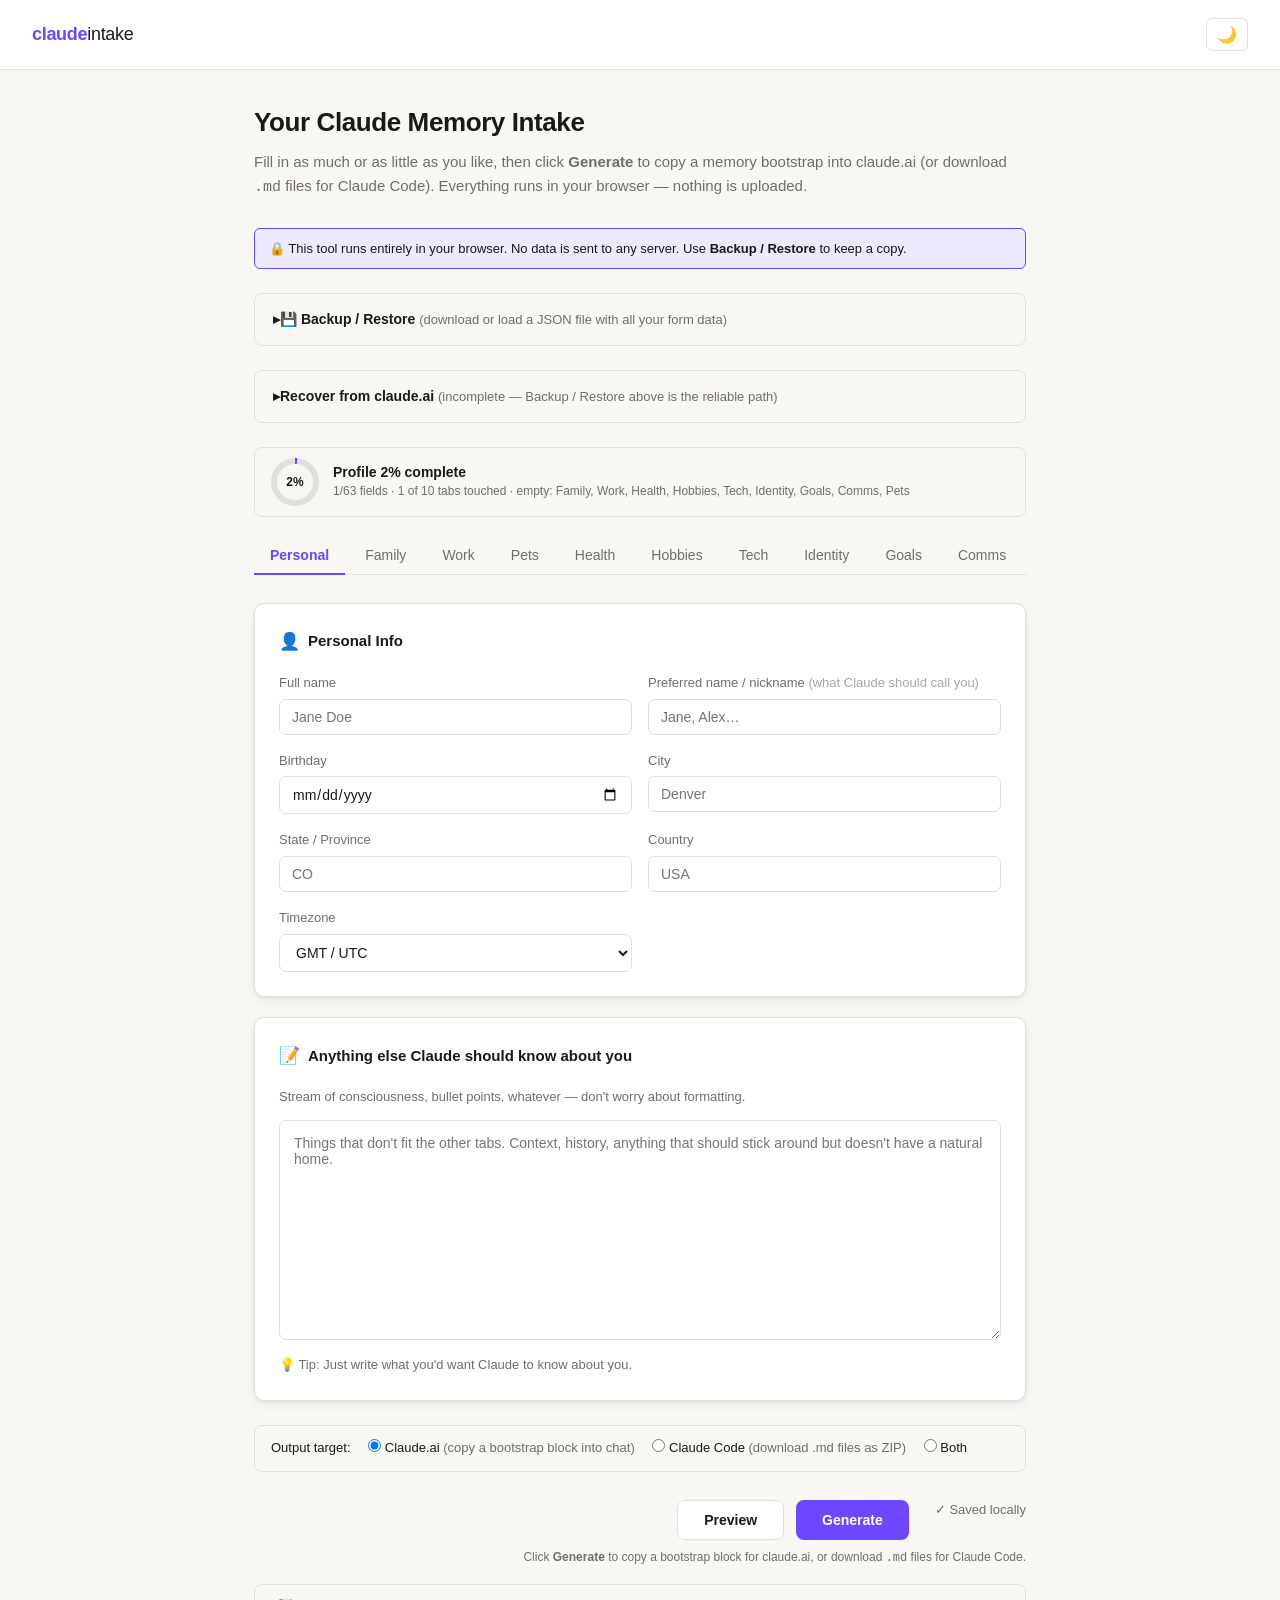
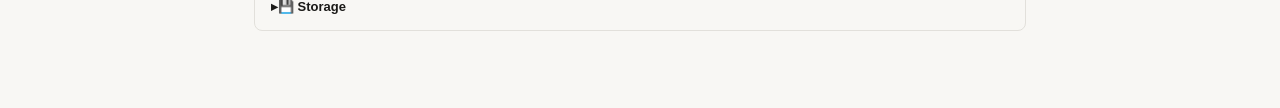
==== commit 5c7fed0e: "feat: profile completion meter (donut chart + per-tab breakdown) Persistent indicator above the tabs" ====
--- a/standalone.html
+++ b/standalone.html
@@ -112,6 +112,35 @@
 h1 { font-size: 26px; font-weight: 700; letter-spacing: -0.4px; margin-bottom: 6px; }
 .subtitle { color: var(--muted); margin-bottom: 28px; }
 
+/* Profile completion meter above the tabs.
+   Donut chart in inline SVG + per-tab text breakdown. Updated on each
+   save and on hydration. Always visible (unlike the import banners). */
+.completion-meter {
+  display: flex;
+  align-items: center;
+  gap: 14px;
+  padding: 10px 16px;
+  background: var(--bg);
+  border: 1px solid var(--border);
+  border-radius: 8px;
+  margin-bottom: 20px;
+}
+.completion-meter:empty { display: none; }
+.completion-meter svg { flex-shrink: 0; display: block; }
+.completion-text strong {
+  font-size: 14px;
+  font-weight: 600;
+  color: var(--text);
+  display: block;
+  line-height: 1.3;
+}
+.completion-detail {
+  font-size: 12px;
+  color: var(--muted);
+  margin-top: 2px;
+  line-height: 1.4;
+}
+
 /* Privacy reassurance shown at the top of the standalone build only.
    Injected by tools/build_standalone.py; not used in the Flask build. */
 .privacy-banner {
@@ -654,6 +683,11 @@
       <strong>Notes:</strong> Pets aren't yet auto-restored — re-fill manually if your bootstrap has them. Family children and prior employers also stay manual; their flat fields (relationship status, job title, etc.) do hydrate. Chip values are matched tolerantly (case, parentheticals, hyphens) so close variations land on the right chip instead of becoming custom.
     </p>
   </details>
+
+  <!-- Profile completion meter: persistent indicator above the tabs.
+       Updated on every save (debounced with localStorage write) and on
+       initial hydration. Donut shows overall %, text breaks down by tab. -->
+  <div id="completion-meter" class="completion-meter"></div>
 
   <!-- Coverage banner: shown after Recover-from-claude.ai import to flag
        which expected fields didn't come through. Prevents silent loss
@@ -2651,6 +2685,33 @@
   return { data, restored, skipped };
 }
 
+// Sub-array keys that hold an array of row objects (family.children,
+// work.prior_employers). Each item is {name, birthday, status} or
+// {company, title, years, notes}. hydrateFormFromInitial knows how to
+// turn these into addChild()/addPriorEmployer() row instances.
+const _ROW_ARRAY_KEYS = {
+  family: 'children',
+  work: 'prior_employers',
+};
+
+function _sanitizeRowArray(arr) {
+  // Keep only object entries with at least one non-empty string field.
+  if (!Array.isArray(arr)) return [];
+  return arr.filter(item => {
+    if (!item || typeof item !== 'object' || Array.isArray(item)) return false;
+    return Object.values(item).some(v =>
+      v !== null && v !== undefined && String(v).trim() !== ''
+    );
+  }).map(item => {
+    const out = {};
+    for (const [k, v] of Object.entries(item)) {
+      if (v === null || v === undefined) continue;
+      out[k] = String(v);
+    }
+    return out;
+  });
+}
+
 function dataFromJsonPayload(payload) {
   const data = emptyFormData();
   const restored = [];
@@ -2665,9 +2726,14 @@
       }
       continue;
     }
-    // Pets stays out of import (no flat fields). Surface presence via skipped.
+    // Pets is a top-level array of row objects (no flat fields). Pass it
+    // through; hydrateFormFromInitial calls addPet() per entry.
     if (section === 'pets') {
-      if (Array.isArray(sectionData) && sectionData.length) skipped.push('Pets');
+      const pets = _sanitizeRowArray(sectionData);
+      if (pets.length) {
+        data.pets = pets;
+        restored.push('Pets');
+      }
       continue;
     }
     if (!Object.prototype.hasOwnProperty.call(data, section)) continue;
@@ -2676,10 +2742,15 @@
     let populated = false;
     for (const [key, val] of Object.entries(sectionData)) {
       if (val === null || val === undefined) continue;
-      // Sub-arrays of objects (family.children, work.prior_employers) need
-      // the row-format handling that isn't ported to JS yet. Skip silently.
-      if ((section === 'family' && key === 'children') ||
-          (section === 'work' && key === 'prior_employers')) {
+      // Sub-array of objects (family.children, work.prior_employers):
+      // pass through to data[section][key]; hydrateFormFromInitial
+      // creates rows via addChild() / addPriorEmployer().
+      if (_ROW_ARRAY_KEYS[section] === key) {
+        const rows = _sanitizeRowArray(val);
+        if (rows.length) {
+          data[section][key] = rows;
+          populated = true;
+        }
         continue;
       }
       let stringVal;
@@ -2919,6 +2990,7 @@
   if (typeof window !== 'undefined') window._importLog = _lastImportLog;
   renderCoverageBanner(parsed.data, unmatched);
   renderImportLog(_lastImportLog);
+  try { renderCompletionMeter(); } catch (e) {}
 
   const parts = [];
   if (parsed.restored.length) parts.push(`Loaded: ${parsed.restored.join(', ')}.`);
@@ -2943,10 +3015,17 @@
   "                      \"timezone\": <ENUM, pick one verbatim>},\n" +
   "        \"family\":    {\"relationship_status\": <ENUM, pick one verbatim>,\n" +
   "                      \"partner_name\": \"...\", \"partner_birthday\": \"...\",\n" +
-  "                      \"siblings\": \"...\", \"parents\": \"...\"},\n" +
+  "                      \"siblings\": \"...\", \"parents\": \"...\",\n" +
+  "                      \"children\": [{\"name\": \"...\", \"birthday\": \"YYYY-MM\",\n" +
+  "                                    \"status\": \"Living\" | \"Passed away\"}]},\n" +
   "        \"work\":      {\"title\": \"...\", \"company\": \"...\", \"industry\": \"...\",\n" +
   "                      \"years_exp\": \"...\",\n" +
-  "                      \"work_style\": <ENUM, pick one verbatim>},\n" +
+  "                      \"work_style\": <ENUM, pick one verbatim>,\n" +
+  "                      \"prior_employers\": [{\"company\": \"...\", \"title\": \"...\",\n" +
+  "                                            \"years\": \"...\", \"notes\": \"...\"}]},\n" +
+  "        \"pets\":      [{\"name\": \"...\", \"species\": \"Dog\" | \"Cat\" | \"...\",\n" +
+  "                       \"breed\": \"...\", \"birthday\": \"YYYY-MM\",\n" +
+  "                       \"status\": \"Still with us\" | \"Passed away\"}],\n" +
   "        \"health\":    {\"dietary\": \"...\", \"allergies\": \"...\",\n" +
   "                      \"conditions\": \"...\", \"exercise\": \"...\",\n" +
   "                      \"notes\": \"...\"},\n" +
@@ -3148,6 +3227,114 @@
   }
 }
 
+// ── Profile completion meter ────────────────────────────────────
+// Per-tab capacity: each flat field counts as 1 slot, each
+// repeatable row-group counts as 1 slot (filled if it has any rows).
+// Pets is its own top-level array; freeform is its own slot. Total
+// capacity is ~63 slots; overall % is filled / capacity.
+const COMPLETION_TABS = [
+  { name: 'Personal', section: 'personal',
+    fields: ['name','preferred_name','birthday','city','state','country','timezone'] },
+  { name: 'Family', section: 'family',
+    fields: ['relationship_status','partner_name','partner_birthday',
+             'former_partner','siblings','parents','other'],
+    rowKey: 'children' },
+  { name: 'Work', section: 'work',
+    fields: ['title','company','industry','years_exp','work_style','notes',
+             'military_highlights'],
+    rowKey: 'prior_employers' },
+  { name: 'Health', section: 'health',
+    fields: ['dietary','allergies','conditions','exercise','notes'] },
+  { name: 'Hobbies', section: 'hobbies',
+    fields: ['interests','other'] },
+  { name: 'Tech', section: 'tech',
+    fields: ['os','os_details','shell','editor','phone','smart_home','gaming','notes'] },
+  { name: 'Identity', section: 'identity',
+    fields: ['ideology','political','leaning','sexuality','gender','religion','causes','notes'] },
+  { name: 'Goals', section: 'goals',
+    fields: ['current_projects','short_term','long_term','learning'] },
+  { name: 'Comms', section: 'comms',
+    fields: ['tone','length','formatting','feedback','humor','personality_vibes',
+             'working_style','when_stuck','never_do','always_do','other'] },
+];
+
+function computeCompletion() {
+  let data;
+  try { data = collectData(); } catch (e) { return null; }
+  const perTab = [];
+  let totalFilled = 0, totalCapacity = 0;
+
+  for (const tab of COMPLETION_TABS) {
+    const sec = data[tab.section] || {};
+    let filled = 0, capacity = 0;
+    for (const f of tab.fields) {
+      capacity++;
+      if (sec[f] && String(sec[f]).trim()) filled++;
+    }
+    if (tab.rowKey) {
+      capacity++;
+      if (Array.isArray(sec[tab.rowKey]) && sec[tab.rowKey].length) filled++;
+    }
+    perTab.push({ name: tab.name, filled, capacity });
+    totalFilled += filled;
+    totalCapacity += capacity;
+  }
+
+  // Pets: top-level array, 1 slot
+  const petsFilled = Array.isArray(data.pets) && data.pets.length ? 1 : 0;
+  perTab.push({ name: 'Pets', filled: petsFilled, capacity: 1 });
+  totalFilled += petsFilled;
+  totalCapacity += 1;
+
+  // Freeform: top-level textarea, 1 slot
+  totalCapacity += 1;
+  if (data.freeform && String(data.freeform).trim()) totalFilled += 1;
+
+  const tabsTouched = perTab.filter(t => t.filled > 0).length;
+  const sparseTabs = perTab.filter(t => t.filled === 0).map(t => t.name);
+  return {
+    totalFilled,
+    totalCapacity,
+    overallPct: totalCapacity ? totalFilled / totalCapacity : 0,
+    perTab,
+    tabsTouched,
+    sparseTabs,
+  };
+}
+
+function renderCompletionMeter() {
+  const meter = document.getElementById('completion-meter');
+  if (!meter) return;
+  const cov = computeCompletion();
+  if (!cov) return;
+  const pct = Math.round(cov.overallPct * 100);
+  const size = 48, stroke = 6;
+  const r = (size - stroke) / 2;
+  const c = 2 * Math.PI * r;
+  const offset = c * (1 - cov.overallPct);
+
+  const detail = cov.sparseTabs.length
+    ? `${cov.totalFilled}/${cov.totalCapacity} fields · ${cov.tabsTouched} of ${cov.perTab.length} tabs touched · empty: ${cov.sparseTabs.join(', ')}`
+    : `${cov.totalFilled}/${cov.totalCapacity} fields · all ${cov.perTab.length} tabs touched`;
+
+  meter.innerHTML =
+    `<svg width="${size}" height="${size}" viewBox="0 0 ${size} ${size}" aria-label="${pct}% complete">` +
+      `<circle cx="${size/2}" cy="${size/2}" r="${r}" fill="none" ` +
+              `stroke="var(--border)" stroke-width="${stroke}"/>` +
+      `<circle cx="${size/2}" cy="${size/2}" r="${r}" fill="none" ` +
+              `stroke="var(--accent)" stroke-width="${stroke}" ` +
+              `stroke-dasharray="${c.toFixed(2)}" stroke-dashoffset="${offset.toFixed(2)}" ` +
+              `transform="rotate(-90 ${size/2} ${size/2})" ` +
+              `style="transition: stroke-dashoffset 300ms ease"/>` +
+      `<text x="50%" y="50%" text-anchor="middle" dy=".35em" ` +
+            `font-size="12" font-weight="600" fill="var(--text)">${pct}%</text>` +
+    `</svg>` +
+    `<div class="completion-text">` +
+      `<strong>Profile ${pct}% complete</strong>` +
+      `<div class="completion-detail">${escapeHtml(detail)}</div>` +
+    `</div>`;
+}
+
 // ── Timezone autodetect + IANA mapping ─────────────────────────
 // The personal.timezone <select> uses display-name options like
 // "Central (CT)", but the browser's Intl API and claude.ai's prose
@@ -3250,6 +3437,8 @@
       // form still works; persistence just won't be available.
       console.warn('claude-intake: localStorage write failed', e);
     }
+    // Recompute completion meter on every save tick (debounced 300ms).
+    try { renderCompletionMeter(); } catch (e) {}
   }, SAVE_DEBOUNCE_MS);
 }
 
@@ -3269,6 +3458,7 @@
   try { localStorage.removeItem(STORAGE_KEY); } catch (e) {}
   clearForm();
   flashSavedIndicator('✓ Local data cleared');
+  try { renderCompletionMeter(); } catch (e) {}
 }
 
 function flashSavedIndicator(text) {
@@ -3339,6 +3529,12 @@
     if (el.type === 'date' && /^\d{4}-\d{2}$/.test(v)) {
       v = v + '-01';
       datePadded = true;
+    }
+    // <input type="month"> requires YYYY-MM. Tolerate YYYY-MM-DD by trimming
+    // the day — claude.ai often sends full dates for child/pet birthdays
+    // even when the form only stores month precision.
+    if (el.type === 'month' && /^\d{4}-\d{2}-\d{2}$/.test(v)) {
+      v = v.slice(0, 7);
     }
     // Number inputs silently reject non-numeric values. Extract the leading
     // number so things like "20+" or "around 8" land on the closest integer
@@ -3561,6 +3757,9 @@
   // values always win — this only fires on a truly blank field.
   maybeAutoFillTimezone();
   attachAutoSave();
+  // Initial render of the completion meter so it reflects what got
+  // hydrated. Subsequent updates piggyback on scheduleSave's debounce.
+  renderCompletionMeter();
 });
 
 function addCustomChipToGrid(inputId, gridId, valueId) {
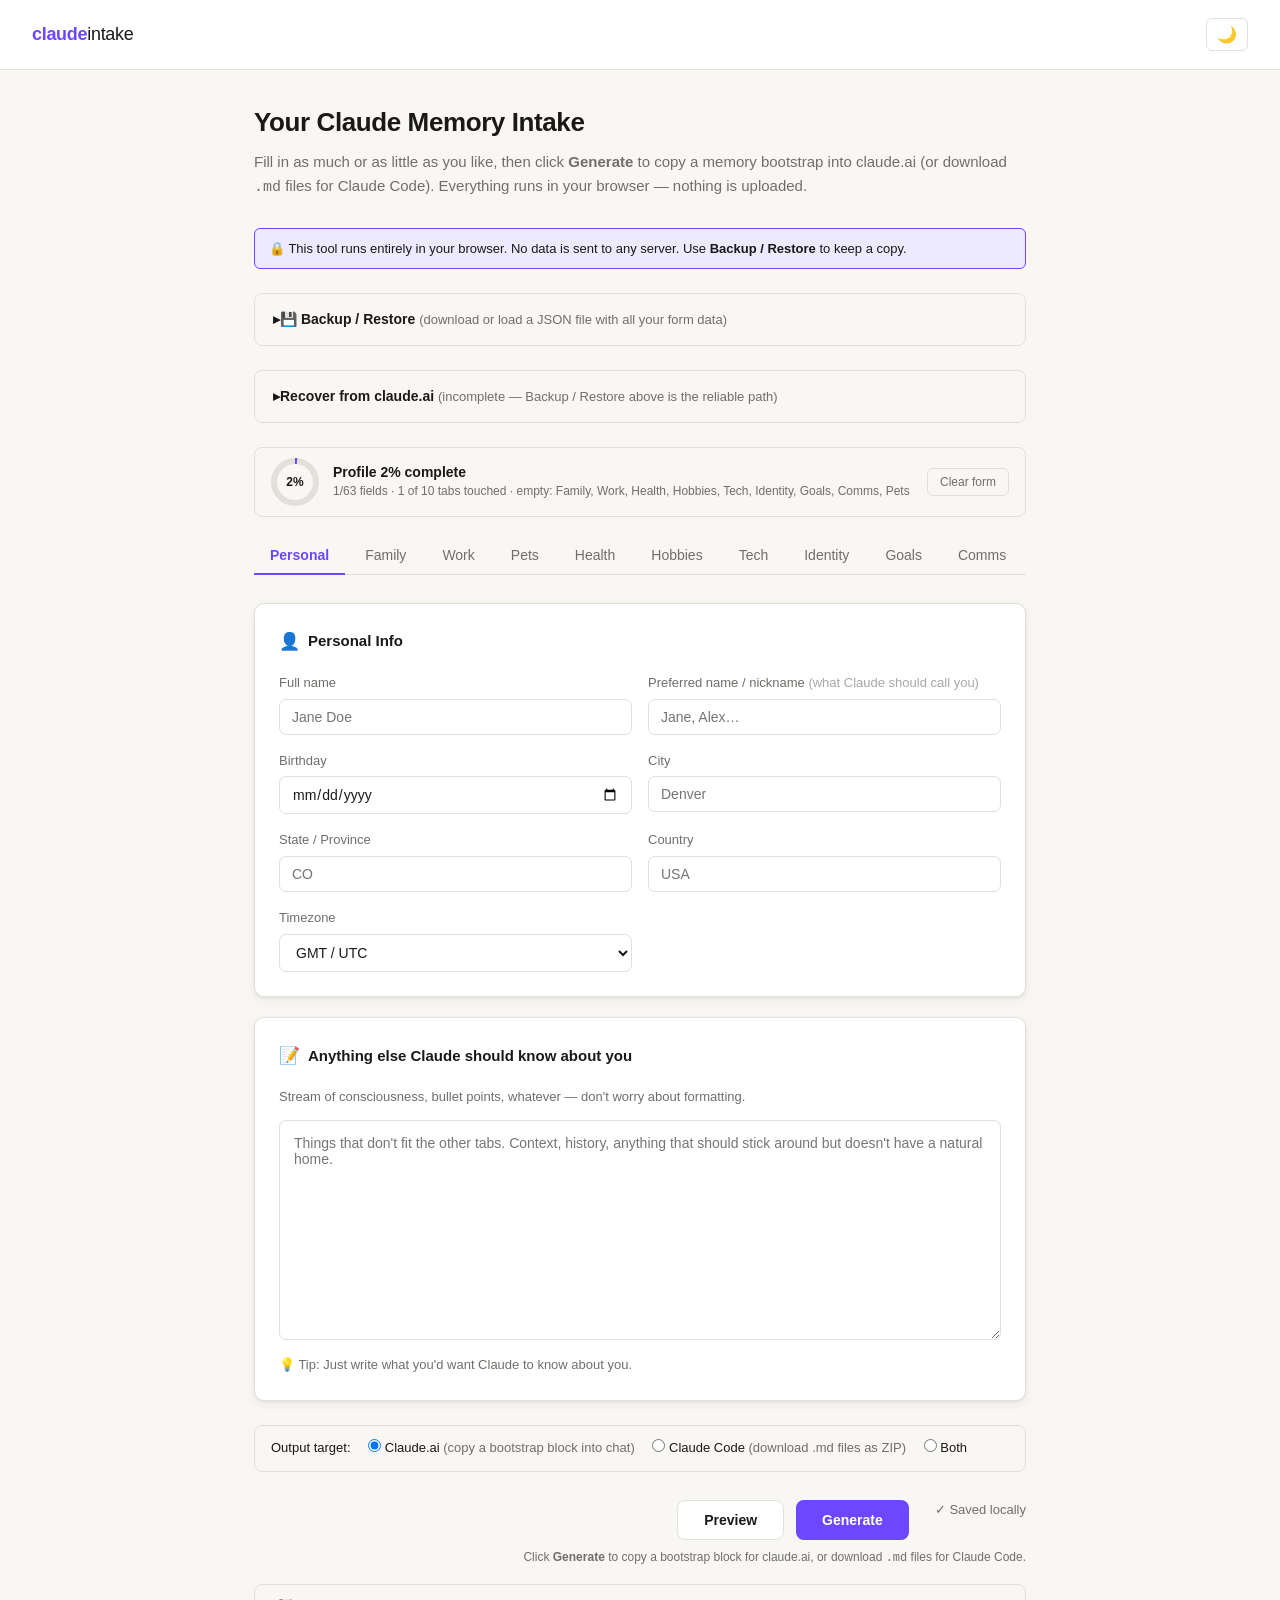
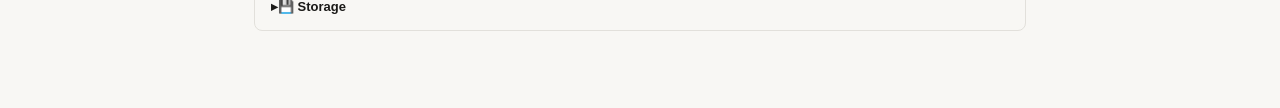
==== commit afd7dba1: "feat: sentence-boundary chunker + ?fresh=1 URL param + prominent Clear button on completion meter Th" ====
--- a/standalone.html
+++ b/standalone.html
@@ -139,6 +139,23 @@
   color: var(--muted);
   margin-top: 2px;
   line-height: 1.4;
+}
+.completion-text { flex: 1; min-width: 0; }
+.completion-clear {
+  flex-shrink: 0;
+  background: none;
+  border: 1px solid var(--border);
+  color: var(--muted);
+  font-size: 12px;
+  padding: 6px 12px;
+  border-radius: 6px;
+  cursor: pointer;
+  transition: all 120ms ease;
+}
+.completion-clear:hover {
+  border-color: var(--accent);
+  color: var(--accent);
+  background: var(--accent-light);
 }
 
 /* Privacy reassurance shown at the top of the standalone build only.
@@ -3332,7 +3349,11 @@
     `<div class="completion-text">` +
       `<strong>Profile ${pct}% complete</strong>` +
       `<div class="completion-detail">${escapeHtml(detail)}</div>` +
-    `</div>`;
+    `</div>` +
+    `<button type="button" class="completion-clear" onclick="clearLocalStorage()" ` +
+            `title="Wipe the form and clear locally saved data. Useful on a shared computer or to start over.">` +
+      `Clear form` +
+    `</button>`;
 }
 
 // ── Timezone autodetect + IANA mapping ─────────────────────────
@@ -3421,11 +3442,22 @@
 const STORAGE_KEY = 'claude-intake:v1:formData';
 const SAVE_DEBOUNCE_MS = 300;
 let _saveTimer = null;
+// True when the page was loaded with ?fresh=1 (or ?reset=1). In fresh
+// mode we DON'T read localStorage on load (sandbox start) and we DON'T
+// write it either — so the user's pre-existing saved state is preserved
+// untouched while they test/play. Closing the tab loses the fresh session.
+let _freshMode = false;
 
 function scheduleSave() {
   if (_saveTimer) clearTimeout(_saveTimer);
   _saveTimer = setTimeout(() => {
     _saveTimer = null;
+    // In fresh mode (?fresh=1) we don't write either — preserves the
+    // user's existing localStorage state untouched while they test.
+    if (_freshMode) {
+      try { renderCompletionMeter(); } catch (e) {}
+      return;
+    }
     try {
       const data = collectData();
       // Drop session-only fields that shouldn't restore on next load.
@@ -3743,10 +3775,20 @@
 }
 
 document.addEventListener('DOMContentLoaded', () => {
+  // ?fresh=1 (or ?reset=1) bypasses localStorage for the current load —
+  // useful for clean-state testing or for users on a shared computer
+  // who want to start blank without clicking anything. Doesn't WIPE the
+  // saved state (next normal load will restore from localStorage); it
+  // just doesn't HYDRATE from it this time.
+  const params = (() => {
+    try { return new URLSearchParams(window.location.search); }
+    catch (e) { return new URLSearchParams(''); }
+  })();
+  _freshMode = params.get('fresh') === '1' || params.get('reset') === '1';
   // localStorage wins over the server-supplied #initial-data when both
   // are present — the user's most recent in-browser edits are the
-  // freshest source of truth.
-  const local = loadFromLocalStorage();
+  // freshest source of truth (unless ?fresh=1 says skip it).
+  const local = _freshMode ? null : loadFromLocalStorage();
   if (local) {
     const dataEl = document.getElementById('initial-data');
     if (dataEl) dataEl.textContent = JSON.stringify(local);
@@ -3827,7 +3869,13 @@
 }
 
 function splitBodyIntoChunks(body, budget) {
+  // Three layered passes (mirror of app.py::_split_body_into_chunks):
+  //   1. "; " boundaries (keeps related facts together)
+  //   2. ". " sentence boundaries (keeps mid-sentence content intact)
+  //   3. word boundaries (last-resort)
   if (body.length <= budget) return [body];
+
+  // Pass 1: "; "
   const chunks = [];
   let current = [], currentLen = 0;
   for (const piece of body.split('; ')) {
@@ -3843,8 +3891,32 @@
   }
   if (current.length) chunks.push(current.join('; '));
 
+  // Pass 2: ". " sentence boundaries
+  const afterSentences = [];
+  for (const chunk of chunks) {
+    if (chunk.length <= budget) { afterSentences.push(chunk); continue; }
+    const parts = chunk.split('. ');
+    const pieces = parts.length > 1
+      ? parts.slice(0, -1).map(p => p + '.').concat([parts[parts.length - 1]])
+      : parts;
+    let sub = [], subLen = 0;
+    for (const piece of pieces) {
+      const sepLen = sub.length ? 1 : 0;
+      if (sub.length && subLen + sepLen + piece.length > budget) {
+        afterSentences.push(sub.join(' '));
+        sub = [piece];
+        subLen = piece.length;
+      } else {
+        sub.push(piece);
+        subLen += sepLen + piece.length;
+      }
+    }
+    if (sub.length) afterSentences.push(sub.join(' '));
+  }
+
+  // Pass 3: word boundaries (last resort)
   const final = [];
-  for (const chunk of chunks) {
+  for (const chunk of afterSentences) {
     if (chunk.length <= budget) { final.push(chunk); continue; }
     let sub = [], subLen = 0;
     for (const word of chunk.split(/\s+/)) {
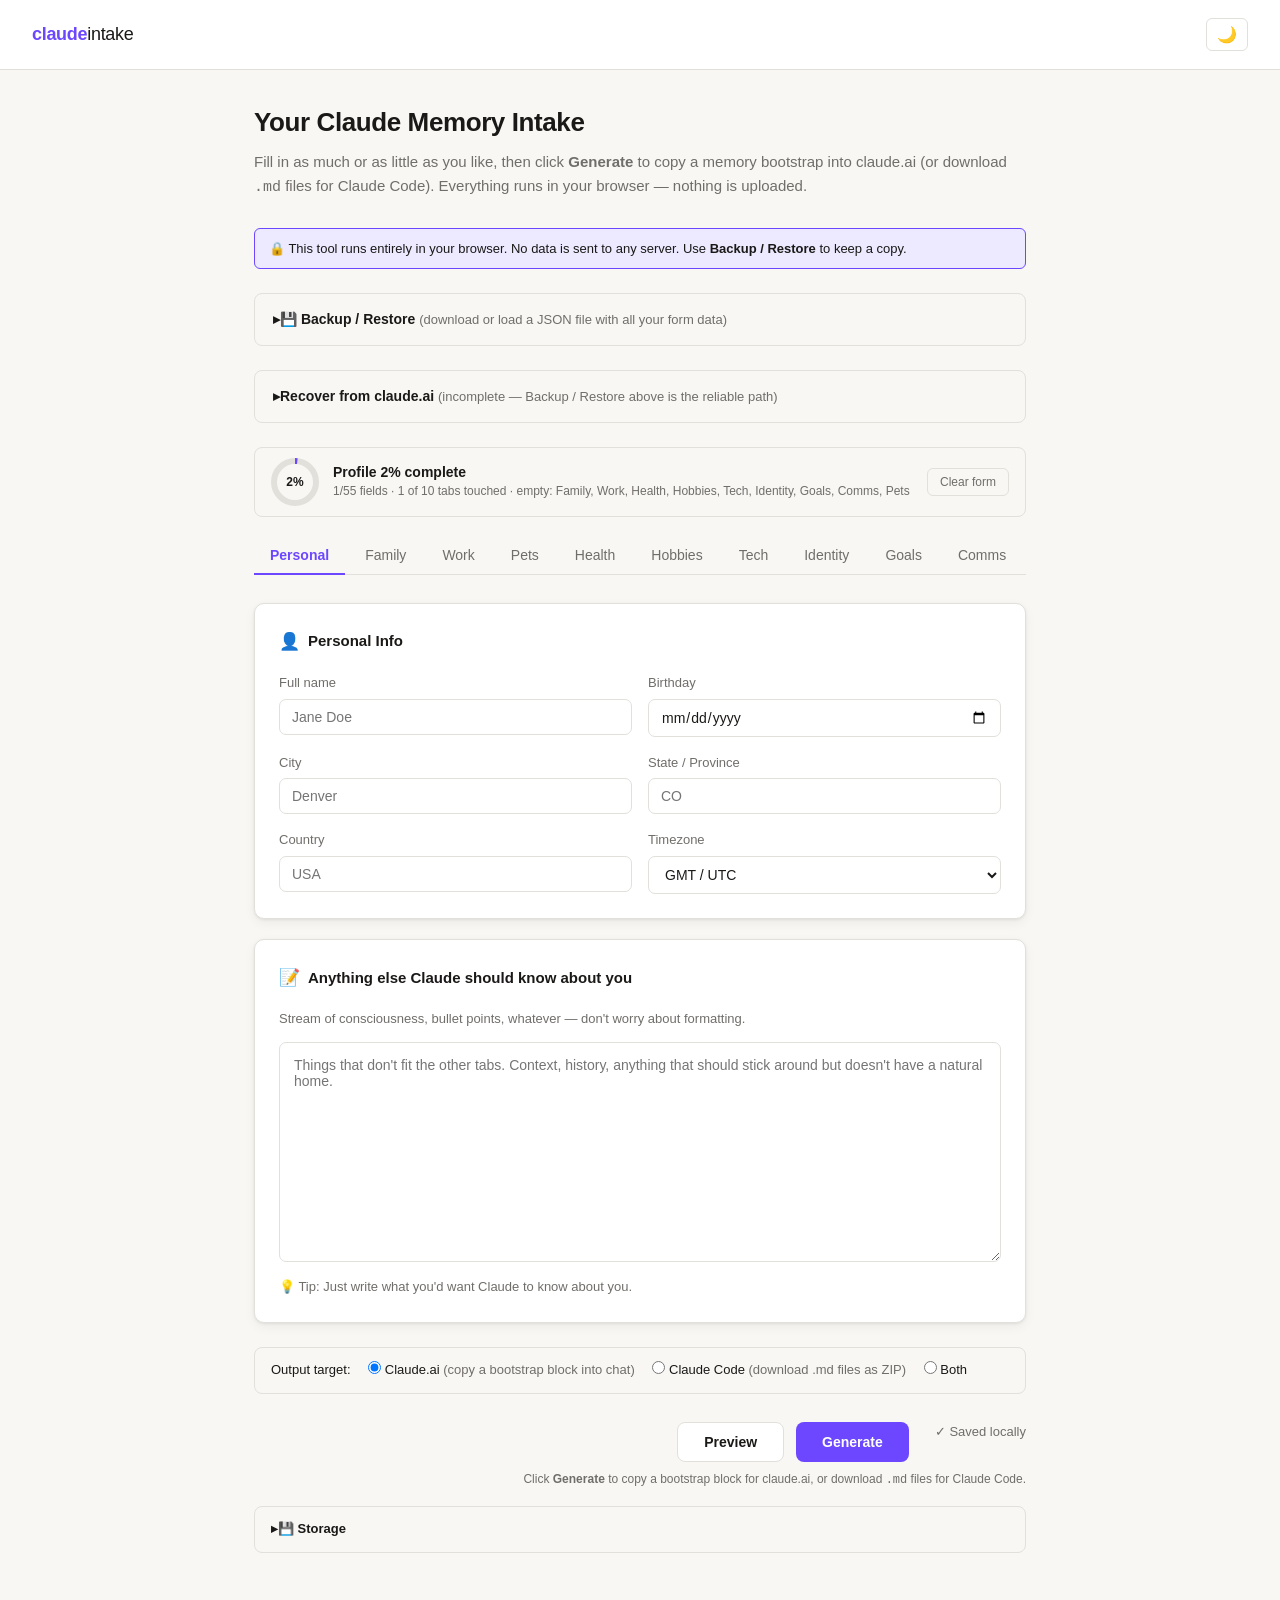
==== commit 6bd0556d: "feat(schema)!: v2 cleanup — drop dead fields, collapse ideology, rename .notes→.detail Field audit f" ====
--- a/standalone.html
+++ b/standalone.html
@@ -751,7 +751,6 @@
         <h2><span class="icon">👤</span> Personal Info</h2>
         <div class="grid-2">
           <div class="field"><label>Full name</label><input type="text" name="personal.name" placeholder="Jane Doe" /></div>
-          <div class="field"><label>Preferred name / nickname <span style="font-weight:400;opacity:0.6">(what Claude should call you)</span></label><input type="text" name="personal.preferred_name" placeholder="Jane, Alex…" /></div>
           <div class="field"><label>Birthday</label><input type="date" name="personal.birthday" /></div>
           <div class="field"><label>City</label><input type="text" name="personal.city" placeholder="Denver" /></div>
           <div class="field"><label>State / Province</label><input type="text" name="personal.state" placeholder="CO" /></div>
@@ -803,7 +802,6 @@
             </select>
           </div>
           <div class="field"><label>Partner's name</label><input type="text" name="family.partner_name" placeholder="Alex" /></div>
-          <div class="field"><label>Partner's birthday</label><input type="date" name="family.partner_birthday" /></div>
         </div>
         <div class="field" style="margin-top:14px"><label>Former partner / co-parent <span style="font-weight:400;opacity:0.6">(optional — e.g., ex-spouse, co-parent of your kids)</span></label><input type="text" name="family.former_partner" placeholder="Sam (co-parent of our kids)" /></div>
       </div>
@@ -1427,19 +1425,7 @@
       </div>
 
       <div class="card">
-        <h2><span class="icon">⌨️</span> Shell & Editor <span style="font-size:13px;font-weight:400;color:var(--muted)">(select all that apply)</span></h2>
-        <label style="display:block;margin-bottom:8px;font-size:13px;font-weight:500">Shell <span style="font-weight:400;opacity:0.6">what Claude should target for command suggestions</span></label>
-        <div class="chip-grid" id="tech-shell-grid">
-          <div class="chip" onclick="toggleChipInGrid(this)">zsh</div>
-          <div class="chip" onclick="toggleChipInGrid(this)">bash</div>
-          <div class="chip" onclick="toggleChipInGrid(this)">PowerShell</div>
-          <div class="chip" onclick="toggleChipInGrid(this)">fish</div>
-          <div class="chip" onclick="toggleChipInGrid(this)">Nushell</div>
-          <div class="chip" onclick="toggleChipInGrid(this)">cmd</div>
-        </div>
-        <input type="hidden" name="tech.shell" id="tech-shell-value" />
-
-        <label style="display:block;margin:18px 0 8px;font-size:13px;font-weight:500">Code editor / IDE</label>
+        <h2><span class="icon">⌨️</span> Code editor / IDE</h2>
         <div class="chip-grid" id="tech-editor-grid">
           <div class="chip" onclick="toggleChipInGrid(this)">VS Code</div>
           <div class="chip" onclick="toggleChipInGrid(this)">Cursor</div>
@@ -1453,16 +1439,6 @@
           <div class="chip" onclick="toggleChipInGrid(this)">Notepad++</div>
         </div>
         <input type="hidden" name="tech.editor" id="tech-editor-value" />
-      </div>
-
-      <div class="card">
-        <h2><span class="icon">📱</span> Phone</h2>
-        <div class="chip-grid" id="tech-phone-grid">
-          <div class="chip" onclick="toggleChipInGrid(this)">iOS</div>
-          <div class="chip" onclick="toggleChipInGrid(this)">Android</div>
-          <div class="chip" onclick="toggleChipInGrid(this)">Other</div>
-        </div>
-        <input type="hidden" name="tech.phone" id="tech-phone-value" />
       </div>
 
       <div class="card">
@@ -1512,29 +1488,7 @@
       </div>
       <div class="card">
         <h2><span class="icon">🗳️</span> Politics <span style="font-size:13px;font-weight:400;color:var(--muted)">(select all that apply)</span></h2>
-        <label style="display:block;margin-bottom:8px;font-size:13px;font-weight:500">Political Identity <span style="font-weight:400;opacity:0.6">how you identify yourself</span></label>
-        <div class="chip-grid" id="ideology-grid">
-          <div class="chip" onclick="toggleChipInGrid(this)">Anarchist</div>
-          <div class="chip" onclick="toggleChipInGrid(this)">Apolitical</div>
-          <div class="chip" onclick="toggleChipInGrid(this)">Centrist</div>
-          <div class="chip" onclick="toggleChipInGrid(this)">Classical Liberal</div>
-          <div class="chip" onclick="toggleChipInGrid(this)">Conservative</div>
-          <div class="chip" onclick="toggleChipInGrid(this)">Democratic Socialist</div>
-          <div class="chip" onclick="toggleChipInGrid(this)">Fiscal Conservative</div>
-          <div class="chip" onclick="toggleChipInGrid(this)">Liberal</div>
-          <div class="chip" onclick="toggleChipInGrid(this)">Libertarian</div>
-          <div class="chip" onclick="toggleChipInGrid(this)">Nationalist</div>
-          <div class="chip" onclick="toggleChipInGrid(this)">Neoconservative</div>
-          <div class="chip" onclick="toggleChipInGrid(this)">Neoliberal</div>
-          <div class="chip" onclick="toggleChipInGrid(this)">Populist</div>
-          <div class="chip" onclick="toggleChipInGrid(this)">Progressive</div>
-          <div class="chip" onclick="toggleChipInGrid(this)">Social Democrat</div>
-          <div class="chip" onclick="toggleChipInGrid(this)">Socialist</div>
-          <div class="chip" onclick="toggleChipInGrid(this)">Socially Liberal</div>
-          <div class="chip" onclick="toggleChipInGrid(this)">Prefer not to say</div>
-        </div>
-        <input type="hidden" name="identity.ideology" id="ideology-value" />
-        <label style="display:block;margin:16px 0 8px;font-size:13px;font-weight:500">Party / Affiliation</label>
+        <label style="display:block;margin-bottom:8px;font-size:13px;font-weight:500">Party / Affiliation</label>
         <div class="chip-grid" id="political-grid">
           <div class="chip" onclick="toggleChipInGrid(this)">Constitution Party</div>
           <div class="chip" onclick="toggleChipInGrid(this)">Democrat</div>
@@ -1767,7 +1721,6 @@
           <div class="field"><label>Short-term goals (next 3–6 months)</label><textarea name="goals.short_term" placeholder="Launch MVP, get promoted, learn Spanish…"></textarea></div>
           <div class="field"><label>Long-term goals (1–5 years)</label><textarea name="goals.long_term" placeholder="Start a company, buy a house, travel to Japan…"></textarea></div>
         </div>
-        <div class="field" style="margin-top:14px"><label>Currently learning</label><input type="text" name="goals.learning" placeholder="Python, piano, woodworking…" /></div>
       </div>
     </div>
 
@@ -1795,15 +1748,6 @@
               <option>Match the complexity of the question</option>
             </select>
           </div>
-          <div class="field"><label>Formatting preference</label>
-            <select name="comms.formatting">
-              <option value="">Select…</option>
-              <option>Bullet points and headers</option>
-              <option>Minimal formatting, plain text</option>
-              <option>No strong preference</option>
-              <option>Prose over bullet points</option>
-            </select>
-          </div>
           <div class="field"><label>Feedback style</label>
             <select name="comms.feedback">
               <option value="">Select…</option>
@@ -1886,10 +1830,6 @@
             </select>
           </div>
         </div>
-        <div class="field" style="margin-top:14px">
-          <label>Anything else about how you like to collaborate</label>
-          <textarea name="comms.other" placeholder="I get frustrated when… I work best when… The thing that helps me most is…"></textarea>
-        </div>
       </div>
     </div>
 
@@ -1991,7 +1931,7 @@
       <div class="field"><label>Company</label><input type="text" name="work.prior_employers[${idx}].company" placeholder="Acme Inc." /></div>
       <div class="field"><label>Title / role</label><input type="text" name="work.prior_employers[${idx}].title" placeholder="Senior Engineer" /></div>
       <div class="field"><label>Years</label><input type="text" name="work.prior_employers[${idx}].years" placeholder="2015–2020 or 5 years" /></div>
-      <div class="field"><label>Notes <span style="font-weight:400;opacity:0.6">(optional)</span></label><input type="text" name="work.prior_employers[${idx}].notes" placeholder="What you built, why you left…" /></div>
+      <div class="field"><label>Detail <span style="font-weight:400;opacity:0.6">(paragraph OK — the story, not just a sentence)</span></label><textarea name="work.prior_employers[${idx}].detail" placeholder="What you built, why you left, anything notable about your time there…"></textarea></div>
     </div>
     <button type="button" class="remove-btn" onclick="removeRepeatRow(this)">✕</button>`;
   group.appendChild(row);
@@ -2399,12 +2339,12 @@
 // IMPORT_SKIPPED_SLUGS.
 const LABEL_TO_KEY = {
   'user-personal': {
-    'Name': 'name', 'Preferred name': 'preferred_name', 'Birthday': 'birthday',
+    'Name': 'name', 'Birthday': 'birthday',
     'City': 'city', 'State/Province': 'state', 'Country': 'country', 'Timezone': 'timezone',
   },
   'user-family': {
     'Relationship status': 'relationship_status',
-    'Partner name': 'partner_name', 'Partner birthday': 'partner_birthday',
+    'Partner name': 'partner_name',
     'Former partner / co-parent': 'former_partner',
     'Siblings': 'siblings', 'Parents': 'parents',
     'Other family notes': 'other',
@@ -2424,27 +2364,26 @@
   },
   'user-tech': {
     'Computer OS': 'os', 'Distro / other OS details': 'os_details',
-    'Shell': 'shell', 'Code editor / IDE': 'editor',
-    'Phone OS': 'phone', 'Smart home ecosystem': 'smart_home',
+    'Code editor / IDE': 'editor',
+    'Smart home ecosystem': 'smart_home',
     'Gaming platforms': 'gaming', 'Tech notes': 'notes',
   },
   'user-identity': {
-    'Political identity': 'ideology', 'Party / affiliation': 'political',
+    'Party / affiliation': 'political',
     'Political leaning': 'leaning', 'Sexuality / orientation': 'sexuality',
     'Gender identity': 'gender', 'Religion / spirituality': 'religion',
     'Causes & issues': 'causes', 'Identity notes': 'notes',
   },
   'user-goals': {
     'Current projects': 'current_projects', 'Short-term goals': 'short_term',
-    'Long-term goals': 'long_term', 'Currently learning': 'learning',
+    'Long-term goals': 'long_term',
   },
   'user-communication': {
     'Tone preference': 'tone', 'Response length': 'length',
-    'Formatting preference': 'formatting', 'Feedback style': 'feedback',
+    'Feedback style': 'feedback',
     'Humor style': 'humor', 'Personality vibes': 'personality_vibes',
     'Working style': 'working_style', 'When stuck, wants Claude to': 'when_stuck',
     'Never do': 'never_do', 'Always do': 'always_do',
-    'Collaboration notes': 'other',
   },
 };
 
@@ -3024,14 +2963,14 @@
   "Schema (top-level keys are tabs in a form; sub-keys are field names):\n" +
   "\n" +
   "    {\n" +
-  "      \"schemaVersion\": \"1\",\n" +
+  "      \"schemaVersion\": \"2\",\n" +
   "      \"data\": {\n" +
-  "        \"personal\":  {\"name\": \"...\", \"preferred_name\": \"...\",\n" +
+  "        \"personal\":  {\"name\": \"...\",\n" +
   "                      \"birthday\": \"YYYY-MM-DD or YYYY-MM\",\n" +
   "                      \"city\": \"...\", \"state\": \"...\", \"country\": \"...\",\n" +
   "                      \"timezone\": <ENUM, pick one verbatim>},\n" +
   "        \"family\":    {\"relationship_status\": <ENUM, pick one verbatim>,\n" +
-  "                      \"partner_name\": \"...\", \"partner_birthday\": \"...\",\n" +
+  "                      \"partner_name\": \"...\",\n" +
   "                      \"siblings\": \"...\", \"parents\": \"...\",\n" +
   "                      \"children\": [{\"name\": \"...\", \"birthday\": \"YYYY-MM\",\n" +
   "                                    \"status\": \"Living\" | \"Passed away\"}]},\n" +
@@ -3039,7 +2978,7 @@
   "                      \"years_exp\": \"...\",\n" +
   "                      \"work_style\": <ENUM, pick one verbatim>,\n" +
   "                      \"prior_employers\": [{\"company\": \"...\", \"title\": \"...\",\n" +
-  "                                            \"years\": \"...\", \"notes\": \"...\"}]},\n" +
+  "                                            \"years\": \"...\", \"detail\": \"...\"}]},\n" +
   "        \"pets\":      [{\"name\": \"...\", \"species\": \"Dog\" | \"Cat\" | \"...\",\n" +
   "                       \"breed\": \"...\", \"birthday\": \"YYYY-MM\",\n" +
   "                       \"status\": \"Still with us\" | \"Passed away\"}],\n" +
@@ -3048,18 +2987,16 @@
   "                      \"notes\": \"...\"},\n" +
   "        \"hobbies\":   {\"interests\": \"...\", \"other\": \"...\"},\n" +
   "        \"tech\":      {\"os\": [\"...\"], \"os_details\": \"...\",\n" +
-  "                      \"shell\": [\"...\"], \"editor\": [\"...\"],\n" +
-  "                      \"phone\": [\"...\"], \"smart_home\": [\"...\"],\n" +
+  "                      \"editor\": [\"...\"], \"smart_home\": [\"...\"],\n" +
   "                      \"gaming\": [\"...\"], \"notes\": \"...\"},\n" +
-  "        \"identity\":  {\"ideology\": [\"...\"], \"political\": [\"...\"],\n" +
+  "        \"identity\":  {\"political\": [\"...\"],\n" +
   "                      \"leaning\": \"...\", \"sexuality\": [\"...\"],\n" +
   "                      \"gender\": [\"...\"], \"religion\": [\"...\"],\n" +
   "                      \"causes\": [\"...\"], \"notes\": \"...\"},\n" +
   "        \"goals\":     {\"current_projects\": \"...\", \"short_term\": \"...\",\n" +
-  "                      \"long_term\": \"...\", \"learning\": \"...\"},\n" +
+  "                      \"long_term\": \"...\"},\n" +
   "        \"comms\":     {\"tone\":          <ENUM, pick one verbatim>,\n" +
   "                      \"length\":        <ENUM, pick one verbatim>,\n" +
-  "                      \"formatting\":    <ENUM, pick one verbatim>,\n" +
   "                      \"feedback\":      <ENUM, pick one verbatim>,\n" +
   "                      \"working_style\": <ENUM, pick one verbatim>,\n" +
   "                      \"when_stuck\":    <ENUM, pick one verbatim>,\n" +
@@ -3098,10 +3035,6 @@
   "      \"As concise as possible\" | \"Short unless depth is needed\" |\n" +
   "      \"Thorough by default\" | \"Match the complexity of the question\"\n" +
   "\n" +
-  "    comms.formatting:\n" +
-  "      \"Bullet points and headers\" | \"Minimal formatting, plain text\" |\n" +
-  "      \"No strong preference\" | \"Prose over bullet points\"\n" +
-  "\n" +
   "    comms.feedback:\n" +
   "      \"Diplomatic but honest\" | \"Just give me the facts\" |\n" +
   "      \"Tell me when I'm wrong, directly\" | \"Validate first, then critique\"\n" +
@@ -3133,7 +3066,7 @@
   "If you have no relevant memories, return:\n" +
   "\n" +
   "    ```claude-intake-export\n" +
-  "    {\"schemaVersion\": \"1\", \"data\": {}}\n" +
+  "    {\"schemaVersion\": \"2\", \"data\": {}}\n" +
   "    ```"
 );
 
@@ -3160,12 +3093,56 @@
 // Bump when the form's data shape changes in a way that would break
 // old backup files. Mirrored in app.py as SCHEMA_VERSION; the
 // JS-port parity test (test_schema_version_parity) enforces equality.
-const SCHEMA_VERSION = '1';
+const SCHEMA_VERSION = '2';
 
 // Migration registry. Keys are 'fromVersion-to-toVersion'; values are
-// pure (data) → data transforms. Empty in v1; the pattern exists so
-// future schema changes plug in without touching restoreBackup.
-const MIGRATIONS = {};
+// pure (data) → data transforms. v2 schema cleanup from cold-test
+// field audit — see app.py::_migrate_1_to_2 for the rationale; this
+// is a byte-for-behavior mirror.
+const MIGRATIONS = {
+  '1-to-2': (data) => {
+    if (!data || typeof data !== 'object') return data;
+    const take = (section, key) => {
+      const s = data[section];
+      if (!s || typeof s !== 'object') return '';
+      const v = s[key];
+      delete s[key];
+      return typeof v === 'string' ? v.trim() : '';
+    };
+    const prepend = (section, key, label, value) => {
+      if (!value) return;
+      if (!data[section] || typeof data[section] !== 'object') data[section] = {};
+      const existing = (data[section][key] || '').trim();
+      const prefix = `${label}: ${value}.`;
+      data[section][key] = existing ? `${prefix} ${existing}` : prefix;
+    };
+
+    const ideology = take('identity', 'ideology');
+    if (ideology) {
+      if (!data.identity || typeof data.identity !== 'object') data.identity = {};
+      const leaning = (data.identity.leaning || '').trim();
+      data.identity.leaning = leaning ? `${leaning} · ${ideology}` : ideology;
+    }
+    prepend('tech', 'notes', 'Shell', take('tech', 'shell'));
+    prepend('tech', 'notes', 'Phone', take('tech', 'phone'));
+    prepend('comms', 'always_do', 'Formatting', take('comms', 'formatting'));
+    prepend('comms', 'always_do', 'Other', take('comms', 'other'));
+    prepend('goals', 'current_projects', 'Currently learning', take('goals', 'learning'));
+    take('personal', 'preferred_name');
+    take('family', 'partner_birthday');
+
+    if (data.work && Array.isArray(data.work.prior_employers)) {
+      for (const emp of data.work.prior_employers) {
+        if (emp && typeof emp === 'object' && 'notes' in emp) {
+          const val = emp.notes;
+          delete emp.notes;
+          if (val && !emp.detail) emp.detail = val;
+        }
+      }
+    }
+    return data;
+  },
+};
 
 function migrateBackup(data, fromVersion, toVersion) {
   if (fromVersion === toVersion) return data;
@@ -3251,9 +3228,9 @@
 // capacity is ~63 slots; overall % is filled / capacity.
 const COMPLETION_TABS = [
   { name: 'Personal', section: 'personal',
-    fields: ['name','preferred_name','birthday','city','state','country','timezone'] },
+    fields: ['name','birthday','city','state','country','timezone'] },
   { name: 'Family', section: 'family',
-    fields: ['relationship_status','partner_name','partner_birthday',
+    fields: ['relationship_status','partner_name',
              'former_partner','siblings','parents','other'],
     rowKey: 'children' },
   { name: 'Work', section: 'work',
@@ -3265,14 +3242,14 @@
   { name: 'Hobbies', section: 'hobbies',
     fields: ['interests','other'] },
   { name: 'Tech', section: 'tech',
-    fields: ['os','os_details','shell','editor','phone','smart_home','gaming','notes'] },
+    fields: ['os','os_details','editor','smart_home','gaming','notes'] },
   { name: 'Identity', section: 'identity',
-    fields: ['ideology','political','leaning','sexuality','gender','religion','causes','notes'] },
+    fields: ['political','leaning','sexuality','gender','religion','causes','notes'] },
   { name: 'Goals', section: 'goals',
-    fields: ['current_projects','short_term','long_term','learning'] },
+    fields: ['current_projects','short_term','long_term'] },
   { name: 'Comms', section: 'comms',
-    fields: ['tone','length','formatting','feedback','humor','personality_vibes',
-             'working_style','when_stuck','never_do','always_do','other'] },
+    fields: ['tone','length','feedback','humor','personality_vibes',
+             'working_style','when_stuck','never_do','always_do'] },
 ];
 
 function computeCompletion() {
@@ -3654,12 +3631,9 @@
     'conditions-grid':     'health.conditions',
     'hobbies-grid':        'hobbies.interests',
     'tech-os-grid':        'tech.os',
-    'tech-shell-grid':     'tech.shell',
     'tech-editor-grid':    'tech.editor',
-    'tech-phone-grid':     'tech.phone',
     'tech-smart-home-grid':'tech.smart_home',
     'tech-gaming-grid':    'tech.gaming',
-    'ideology-grid':       'identity.ideology',
     'political-grid':      'identity.political',
     'leaning-grid':        'identity.leaning',
     'sexuality-grid':      'identity.sexuality',
@@ -3676,6 +3650,26 @@
     const wanted = splitCsvRespectingParens(csv);
     const grid = document.getElementById(gridId);
     if (!grid) continue;
+
+    // Prose-guard: hobbies.interests (and similar dual-purpose fields) can
+    // carry rich semicolon-separated prose with internal commas — splitting
+    // that into chips produces garbage like "and VR gaming (WoW since...".
+    // Two trip conditions, deliberately conservative:
+    //   (a) multiple comma-segments AND at least one is long → prose
+    //   (b) a single segment over 120 chars → also prose
+    // Single-segment value with an internal "; " inside parens (e.g.
+    // "Far-left (evolved from ...; core values: liberty and equality)") is
+    // ONE chip choice, not prose — must NOT trip. Earlier heuristic tripped
+    // on bare "; " presence and emptied the leaning chip on round-trip.
+    const looksLikeProse = (wanted.length > 1 && wanted.some(w => w.length > 60))
+      || wanted.some(w => w.length > 120);
+    if (looksLikeProse) {
+      const preview = String(csv).length > 80
+        ? String(csv).slice(0, 80) + '…'
+        : String(csv);
+      logImport({ kind: 'chip-skipped', grid: gridId, input: preview, output: '(populated text field only)', match: 'prose-detected' });
+      continue;
+    }
 
     // Build two lookup maps so we can prefer exact matches but fall back to
     // tolerant ones (case-insensitive, parentheticals stripped, hyphens
@@ -3769,7 +3763,7 @@
       setVal(`work.prior_employers[${i}].company`, emp.company);
       setVal(`work.prior_employers[${i}].title`, emp.title);
       setVal(`work.prior_employers[${i}].years`, emp.years);
-      setVal(`work.prior_employers[${i}].notes`, emp.notes);
+      setVal(`work.prior_employers[${i}].detail`, emp.detail || emp.notes);
     });
   }
 }
@@ -3868,20 +3862,50 @@
     .replace(/\b\w/g, c => c.toUpperCase());
 }
 
+function splitParenAware(s, sep) {
+  // Split s on sep but only when paren-depth is 0. Used by the chunker
+  // to avoid breaking parenthetical clauses (e.g. "(Emily ... it; X)").
+  const result = [];
+  let current = '';
+  let depth = 0;
+  let i = 0;
+  while (i < s.length) {
+    const ch = s[i];
+    if (ch === '(' || ch === '[') depth++;
+    else if (ch === ')' || ch === ']') depth = Math.max(0, depth - 1);
+    if (depth === 0 && s.substr(i, sep.length) === sep) {
+      result.push(current);
+      current = '';
+      i += sep.length;
+      continue;
+    }
+    current += ch;
+    i++;
+  }
+  result.push(current);
+  return result;
+}
+
 function splitBodyIntoChunks(body, budget) {
   // Three layered passes (mirror of app.py::_split_body_into_chunks):
-  //   1. "; " boundaries (keeps related facts together)
-  //   2. ". " sentence boundaries (keeps mid-sentence content intact)
+  //   1. ". " sentence boundaries, paren-aware (keeps clauses intact)
+  //   2. "; " boundaries, paren-aware (only for chunks still over budget)
   //   3. word boundaries (last-resort)
+  // Known imperfection: abbreviations like "St. Louis" can be misread as
+  // sentence boundaries — visually awkward, not data-lossy.
   if (body.length <= budget) return [body];
 
-  // Pass 1: "; "
+  // Pass 1: ". " sentence boundaries, paren-aware
+  const sentences = splitParenAware(body, '. ');
+  const pieces = sentences.length > 1
+    ? sentences.slice(0, -1).map(p => p + '.').concat([sentences[sentences.length - 1]])
+    : sentences;
   const chunks = [];
   let current = [], currentLen = 0;
-  for (const piece of body.split('; ')) {
-    const sepLen = current.length ? 2 : 0;
+  for (const piece of pieces) {
+    const sepLen = current.length ? 1 : 0;
     if (current.length && currentLen + sepLen + piece.length > budget) {
-      chunks.push(current.join('; '));
+      chunks.push(current.join(' '));
       current = [piece];
       currentLen = piece.length;
     } else {
@@ -3889,21 +3913,18 @@
       currentLen += sepLen + piece.length;
     }
   }
-  if (current.length) chunks.push(current.join('; '));
-
-  // Pass 2: ". " sentence boundaries
-  const afterSentences = [];
+  if (current.length) chunks.push(current.join(' '));
+
+  // Pass 2: "; " boundaries, paren-aware
+  const afterSemi = [];
   for (const chunk of chunks) {
-    if (chunk.length <= budget) { afterSentences.push(chunk); continue; }
-    const parts = chunk.split('. ');
-    const pieces = parts.length > 1
-      ? parts.slice(0, -1).map(p => p + '.').concat([parts[parts.length - 1]])
-      : parts;
+    if (chunk.length <= budget) { afterSemi.push(chunk); continue; }
+    const parts = splitParenAware(chunk, '; ');
     let sub = [], subLen = 0;
-    for (const piece of pieces) {
-      const sepLen = sub.length ? 1 : 0;
+    for (const piece of parts) {
+      const sepLen = sub.length ? 2 : 0;
       if (sub.length && subLen + sepLen + piece.length > budget) {
-        afterSentences.push(sub.join(' '));
+        afterSemi.push(sub.join('; '));
         sub = [piece];
         subLen = piece.length;
       } else {
@@ -3911,12 +3932,12 @@
         subLen += sepLen + piece.length;
       }
     }
-    if (sub.length) afterSentences.push(sub.join(' '));
+    if (sub.length) afterSemi.push(sub.join('; '));
   }
 
   // Pass 3: word boundaries (last resort)
   const final = [];
-  for (const chunk of afterSentences) {
+  for (const chunk of afterSemi) {
     if (chunk.length <= budget) { final.push(chunk); continue; }
     let sub = [], subLen = 0;
     for (const word of chunk.split(/\s+/)) {
@@ -3949,6 +3970,10 @@
   return chunks.map((c, i) => `${topic} (${i + 1}/${total}): ${c}`);
 }
 
+// Sections marked CORE generate entries the receiver should never drop:
+// who the user is, how they want to be talked to, and what they value.
+const CORE_SLUGS = new Set(['user-communication', 'user-personal', 'user-identity']);
+
 function buildBootstrap(memories) {
   const memBySlug = {};
   for (const m of memories) memBySlug[m.slug] = m;
@@ -3962,13 +3987,24 @@
   for (const m of Object.values(memBySlug)) ordered.push(m);
 
   const entries = [];
+  let coreCount = 0;
   outer: for (const mem of ordered) {
+    const isCore = CORE_SLUGS.has(mem.slug);
     for (const entry of memoryToEntries(mem)) {
       if (entries.length >= BOOTSTRAP_MAX_ENTRIES) break outer;
       entries.push(entry);
+      if (isCore) coreCount++;
     }
   }
   if (!entries.length) return '';
+
+  const totalCount = entries.length;
+  let coreNote = '';
+  if (coreCount > 0 && coreCount < totalCount) {
+    coreNote = ` — entries 1-${coreCount} are CORE, ${coreCount + 1}-${totalCount} are EXTENDED`;
+  } else if (coreCount === totalCount) {
+    coreNote = ' — all entries are CORE';
+  }
 
   const ts = new Date().toISOString().slice(0, 19);
   const header = `# Claude.ai Memory Bootstrap
@@ -3989,7 +4025,7 @@
 
 If you don't have the tool, walk through each entry and restate the key facts in your own words. Don't compress the list into a bulleted summary — engage with each entry's content as if these are things you're being told about the user. On claude.ai, the conversation itself is the input to the automatic memory generator, so rich engagement produces richer memories.
 
-**Priority note:** Entries are ordered by importance — communication preferences and core identity first, details last. If you are approaching the memory limit, skip from the bottom of the list, not the top.
+**Memory cap awareness:** Most memory surfaces (claude.ai included) cap stored memories around 30 entries. This bootstrap contains **${totalCount} entries**${coreNote}. If you're approaching the cap, skip from the bottom (extended) before the top (core) — never drop core entries.
 
 **Step 3 — When all entries are processed:**
 
@@ -4000,7 +4036,14 @@
 ---
 
 `;
-  const numbered = entries.map((e, i) => `${i + 1}. ${e}`).join('\n\n');
+  const numberedLines = [];
+  for (let i = 0; i < entries.length; i++) {
+    numberedLines.push(`${i + 1}. ${entries[i]}`);
+    if (coreCount > 0 && coreCount < totalCount && i + 1 === coreCount) {
+      numberedLines.push('--- ↑ CORE (keep) · ↓ EXTENDED (skip from bottom if needed) ---');
+    }
+  }
+  const numbered = numberedLines.join('\n\n');
   return header + numbered + '\n';
 }
 
@@ -4012,7 +4055,7 @@
     const p = data.personal || {};
     const lines = [];
     for (const [label, key] of [
-      ['Name', 'name'], ['Preferred name', 'preferred_name'],
+      ['Name', 'name'],
       ['Birthday', 'birthday'], ['City', 'city'],
       ['State/Province', 'state'], ['Country', 'country'], ['Timezone', 'timezone'],
     ]) {
@@ -4034,7 +4077,6 @@
     for (const [label, key] of [
       ['Relationship status', 'relationship_status'],
       ['Partner name', 'partner_name'],
-      ['Partner birthday', 'partner_birthday'],
     ]) {
       const v = nb(f, key);
       if (v) lines.push(`${label}: ${v}`);
@@ -4085,7 +4127,7 @@
         const v = nb(emp, k);
         if (v) parts.push(v);
       }
-      if (nb(emp, 'notes')) parts.push(nb(emp, 'notes'));
+      if (nb(emp, 'detail')) parts.push(nb(emp, 'detail'));
       if (parts.length) lines.push(`Prior employer ${i + 1}: ${parts.join(', ')}`);
     });
     const milParts = [];
@@ -4171,9 +4213,7 @@
     for (const [label, key] of [
       ['Computer OS', 'os'],
       ['Distro / other OS details', 'os_details'],
-      ['Shell', 'shell'],
       ['Code editor / IDE', 'editor'],
-      ['Phone OS', 'phone'],
       ['Smart home ecosystem', 'smart_home'],
       ['Gaming platforms', 'gaming'],
       ['Tech notes', 'notes'],
@@ -4183,7 +4223,7 @@
     }
     if (lines.length) memories.push({
       slug: 'user-tech',
-      description: "User's tech stack: OS, shell, editor, phone, smart home, gaming platforms",
+      description: "User's tech stack: OS, editor, smart home, gaming platforms",
       type: 'user',
       content: lines.join('\n'),
     });
@@ -4194,7 +4234,6 @@
     const ident = data.identity || {};
     const lines = [];
     for (const [label, key] of [
-      ['Political identity', 'ideology'],
       ['Party / affiliation', 'political'],
       ['Political leaning', 'leaning'],
       ['Sexuality / orientation', 'sexuality'],
@@ -4222,14 +4261,13 @@
       ['Current projects', 'current_projects'],
       ['Short-term goals', 'short_term'],
       ['Long-term goals', 'long_term'],
-      ['Currently learning', 'learning'],
     ]) {
       const v = nb(g, key);
       if (v) lines.push(`${label}: ${v}`);
     }
     if (lines.length) memories.push({
       slug: 'user-goals',
-      description: "User's current goals, projects, and things they're learning",
+      description: "User's current goals, projects, and direction",
       type: 'user',
       content: lines.join('\n'),
     });
@@ -4241,7 +4279,7 @@
     const lines = [];
     for (const [label, key] of [
       ['Tone preference', 'tone'], ['Response length', 'length'],
-      ['Formatting preference', 'formatting'], ['Feedback style', 'feedback'],
+      ['Feedback style', 'feedback'],
       ['Humor style', 'humor'], ['Personality vibes', 'personality_vibes'],
       ['Working style', 'working_style'], ['When stuck, wants Claude to', 'when_stuck'],
     ]) {
@@ -4251,7 +4289,6 @@
     for (const [label, key] of [
       ['Never do', 'never_do'],
       ['Always do', 'always_do'],
-      ['Collaboration notes', 'other'],
     ]) {
       const v = nb(c, key);
       if (v) lines.push(`${label}: ${v}`);
